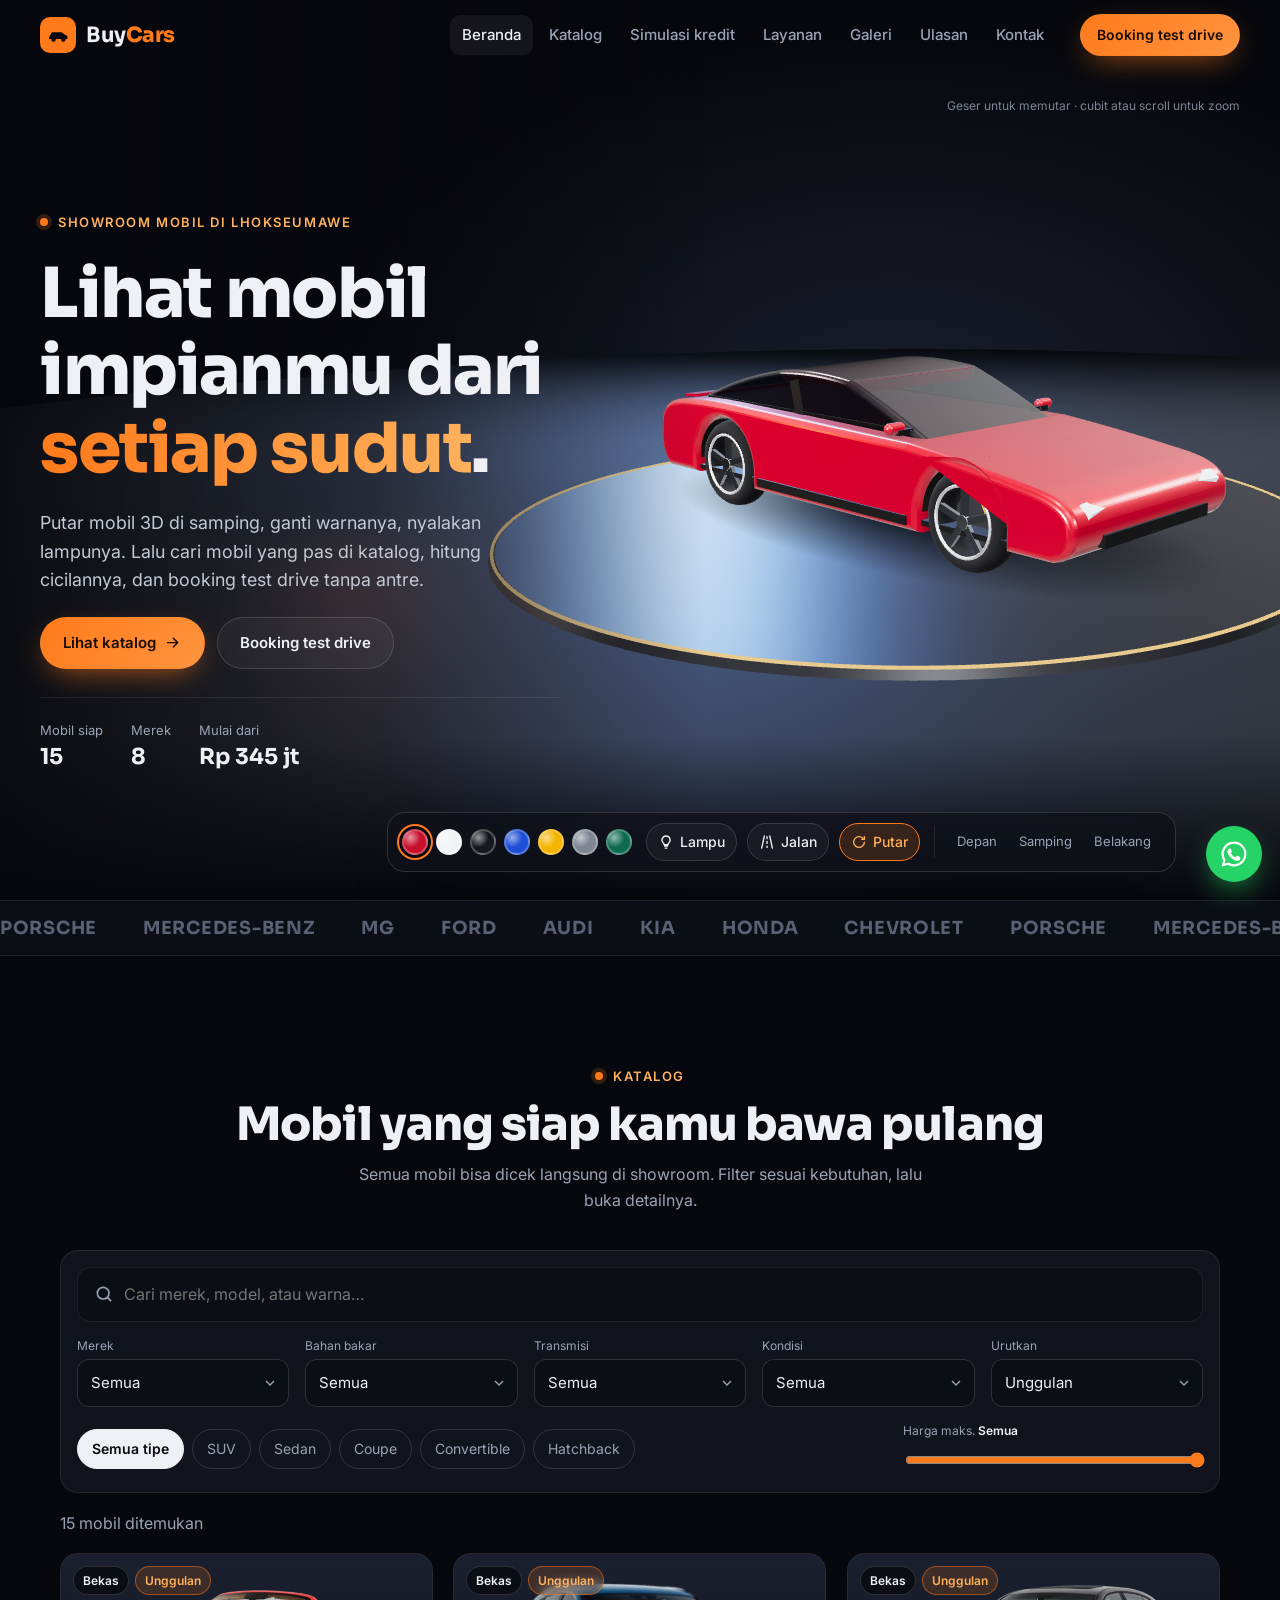
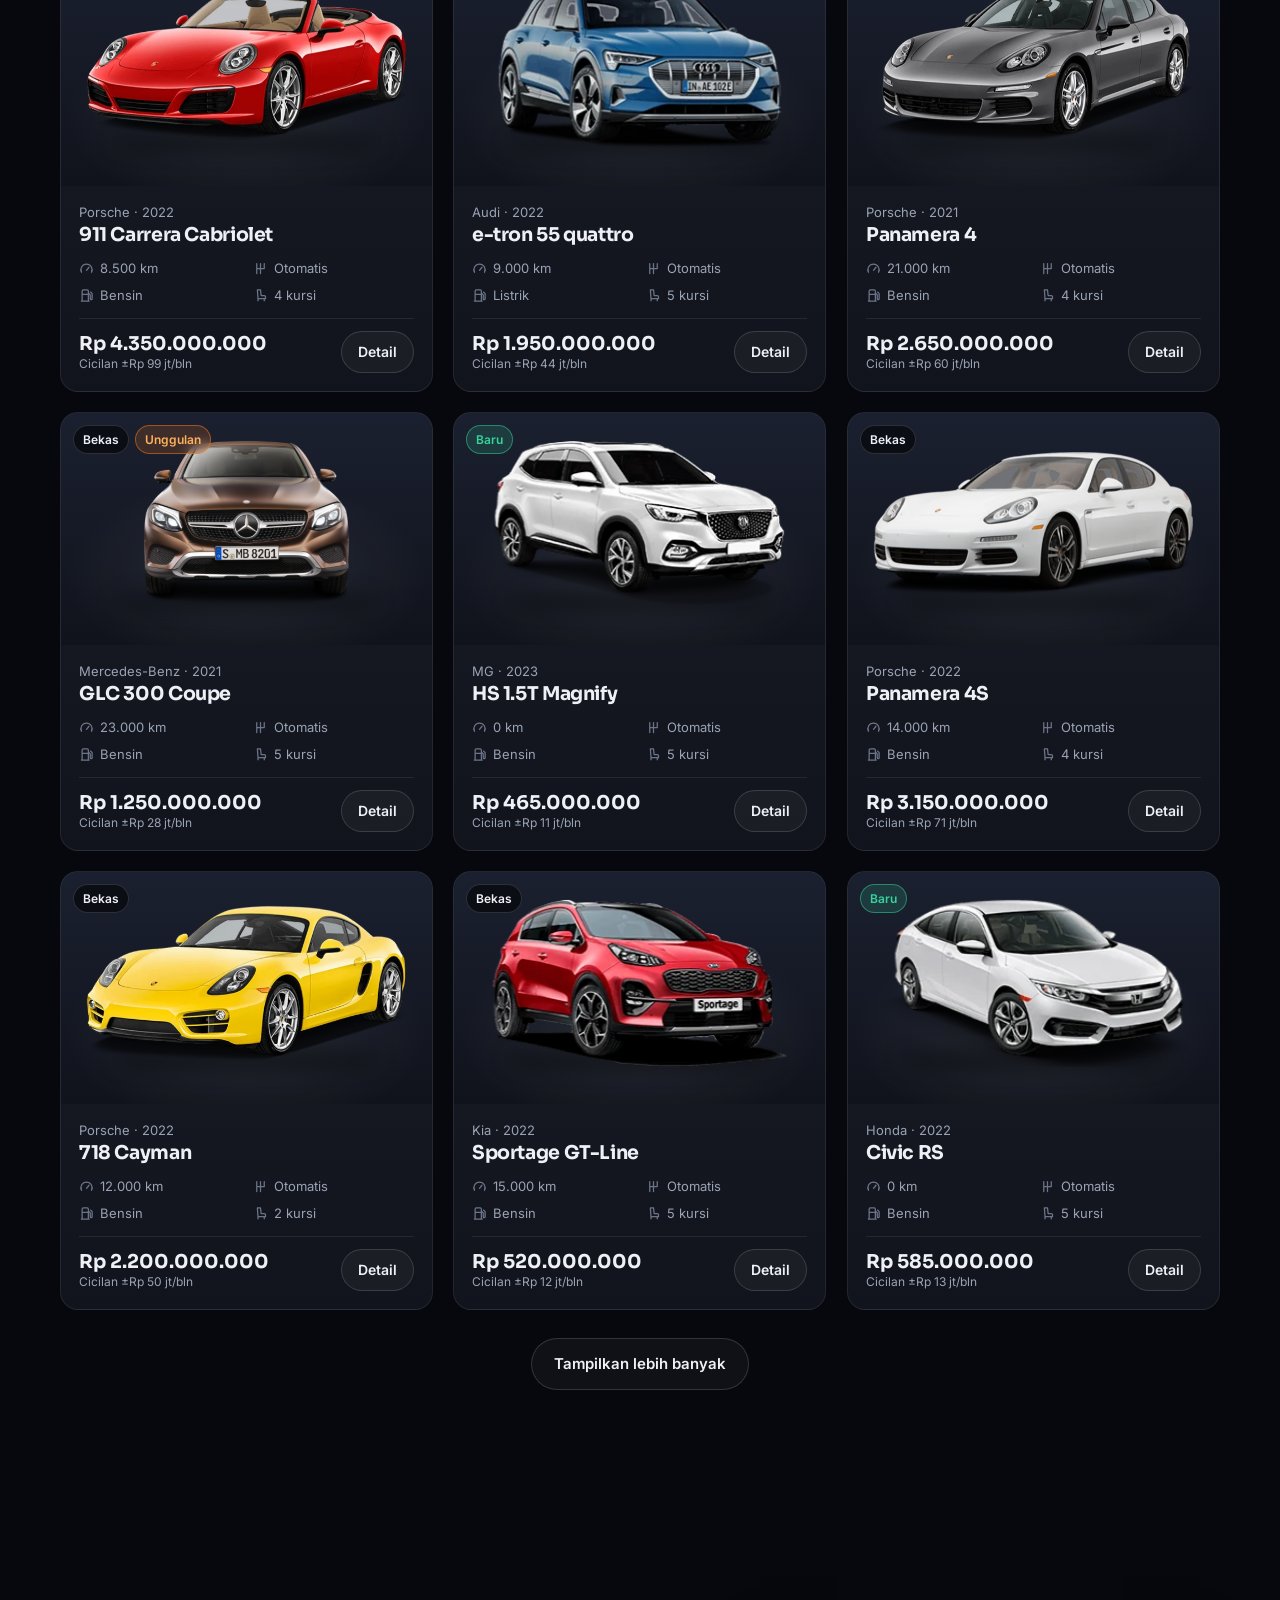
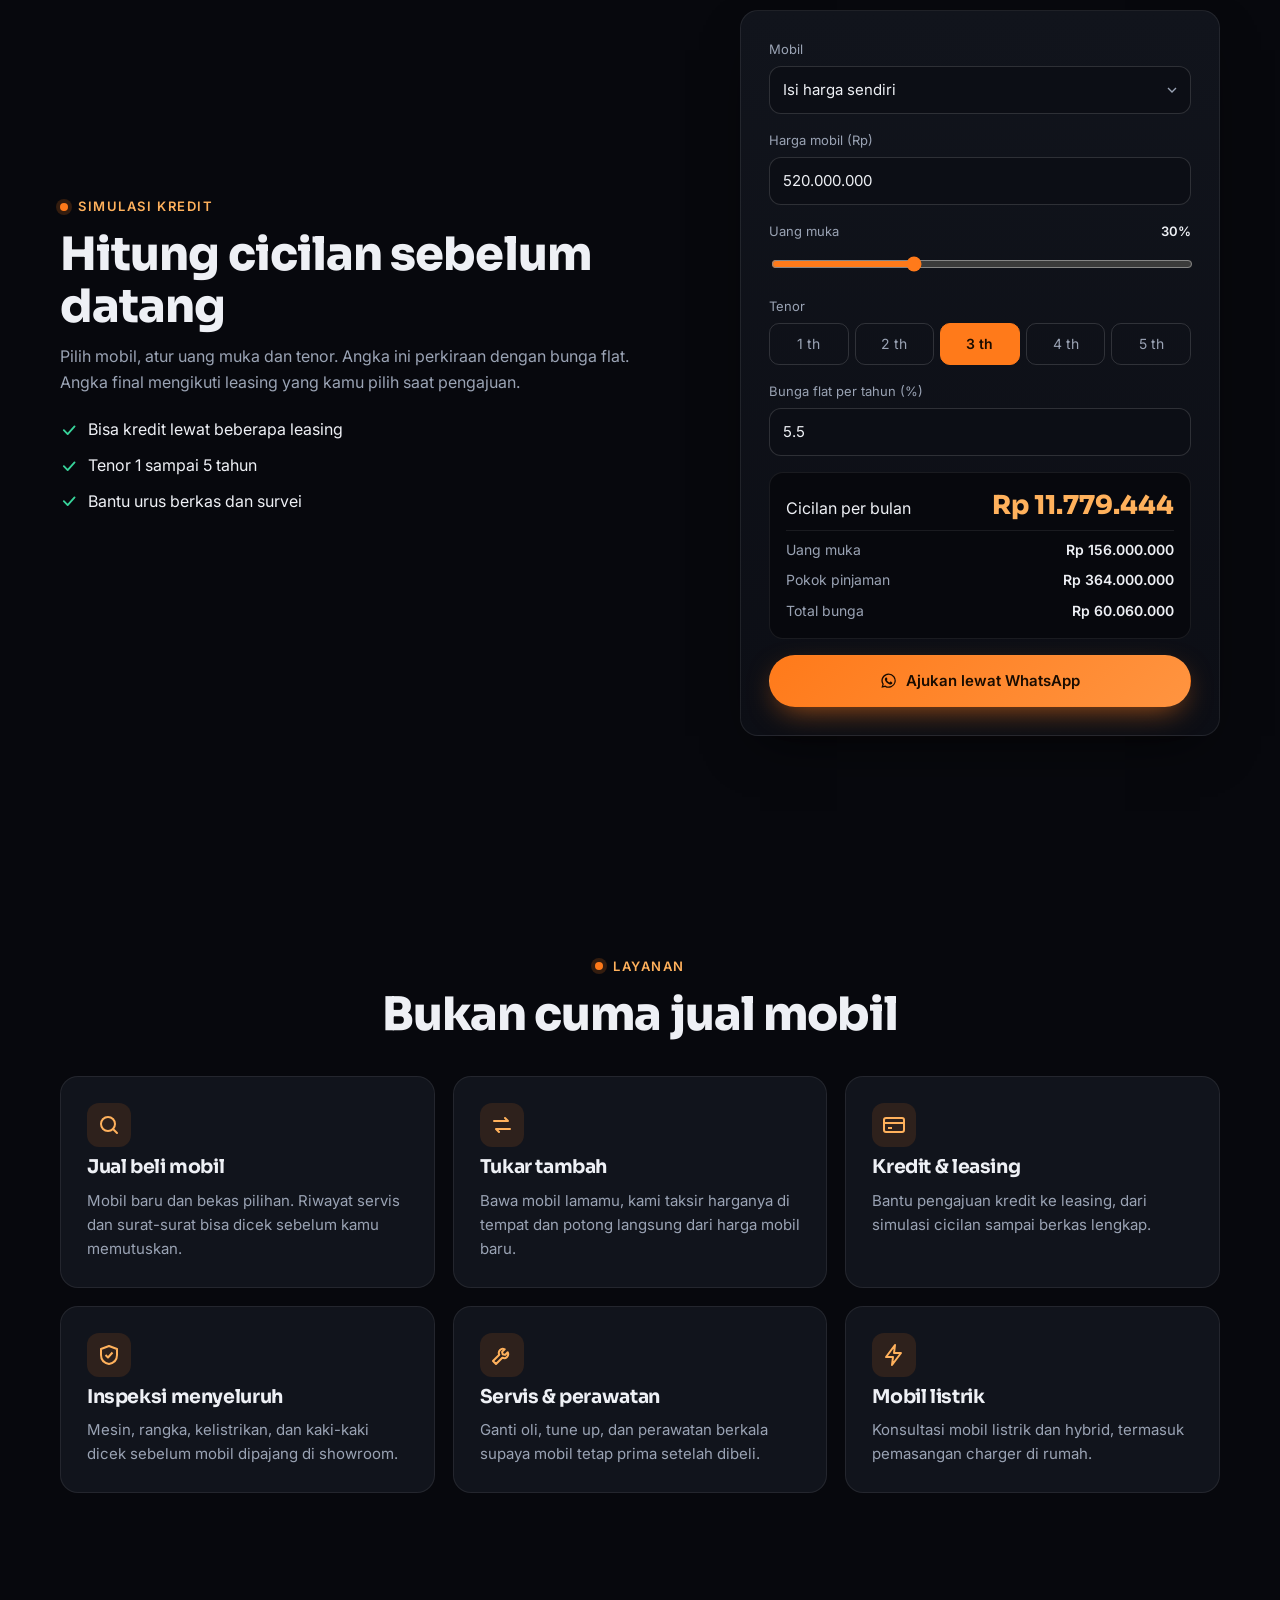
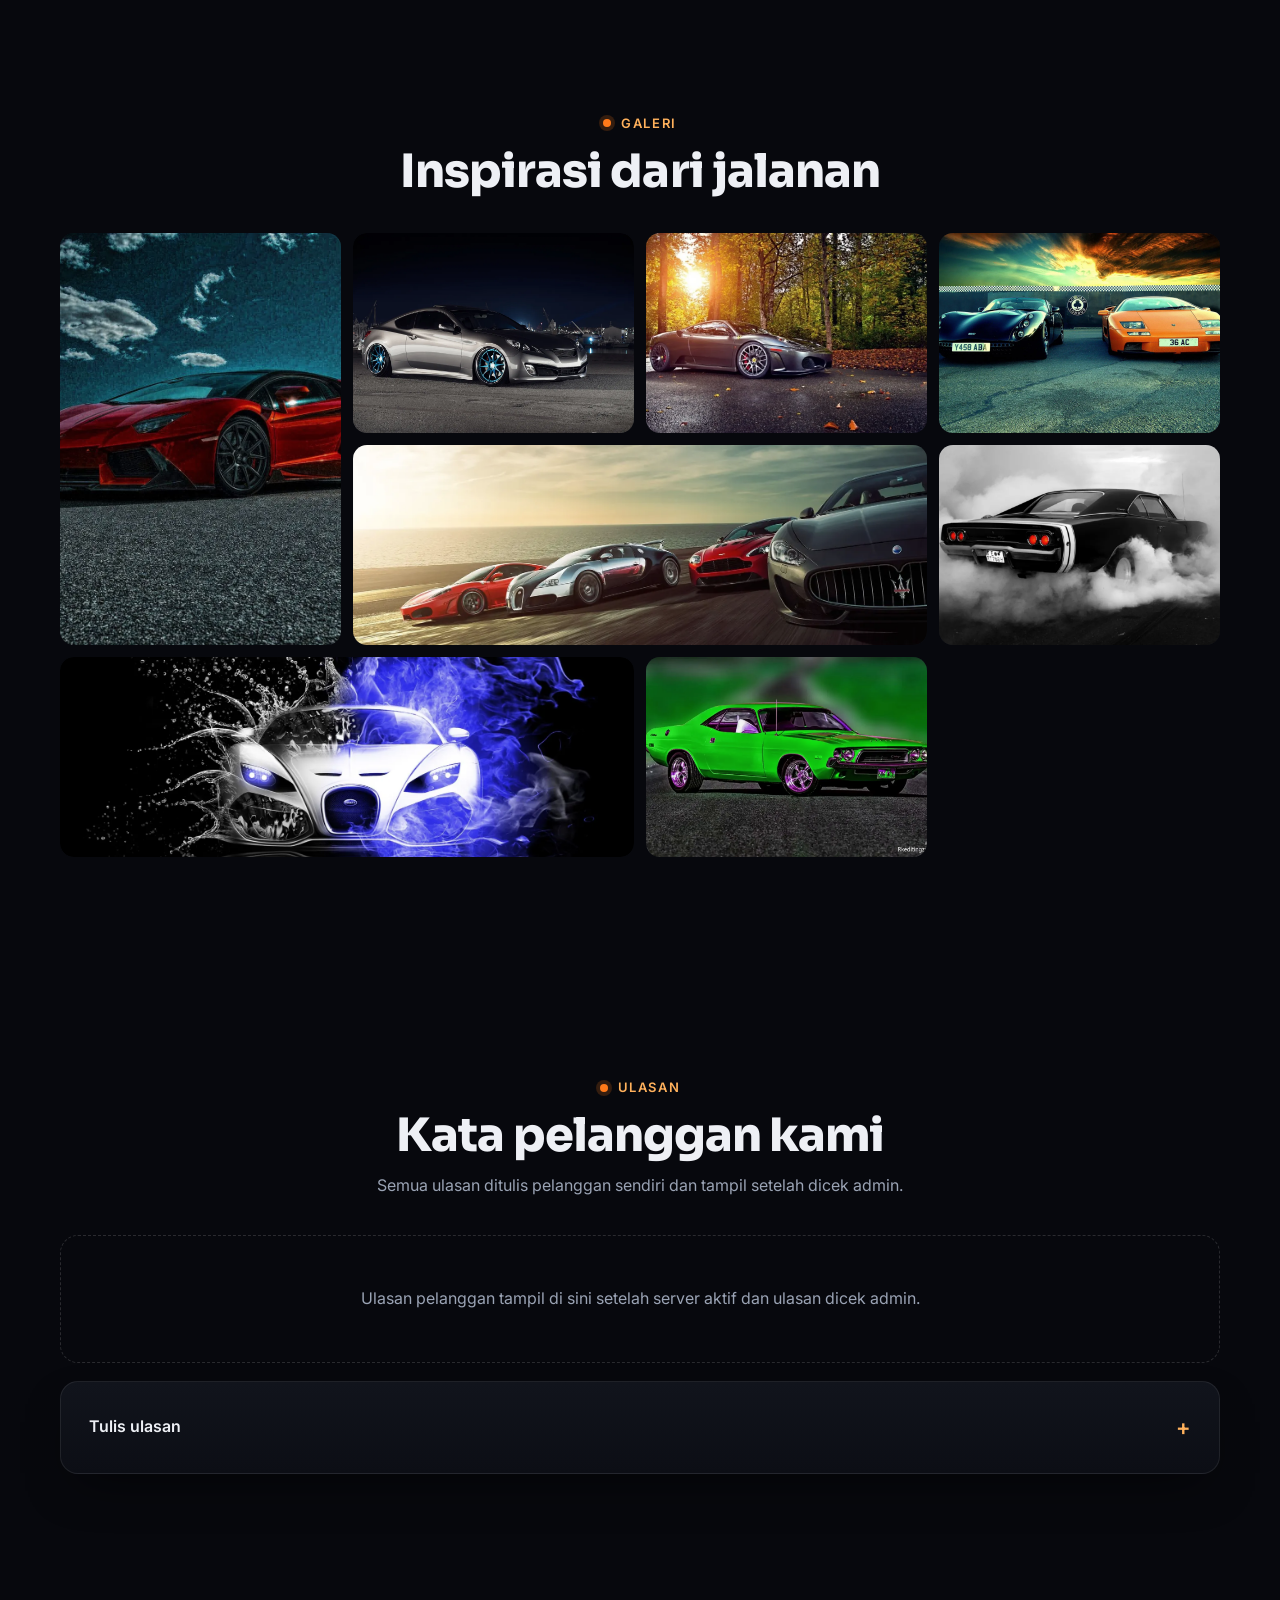
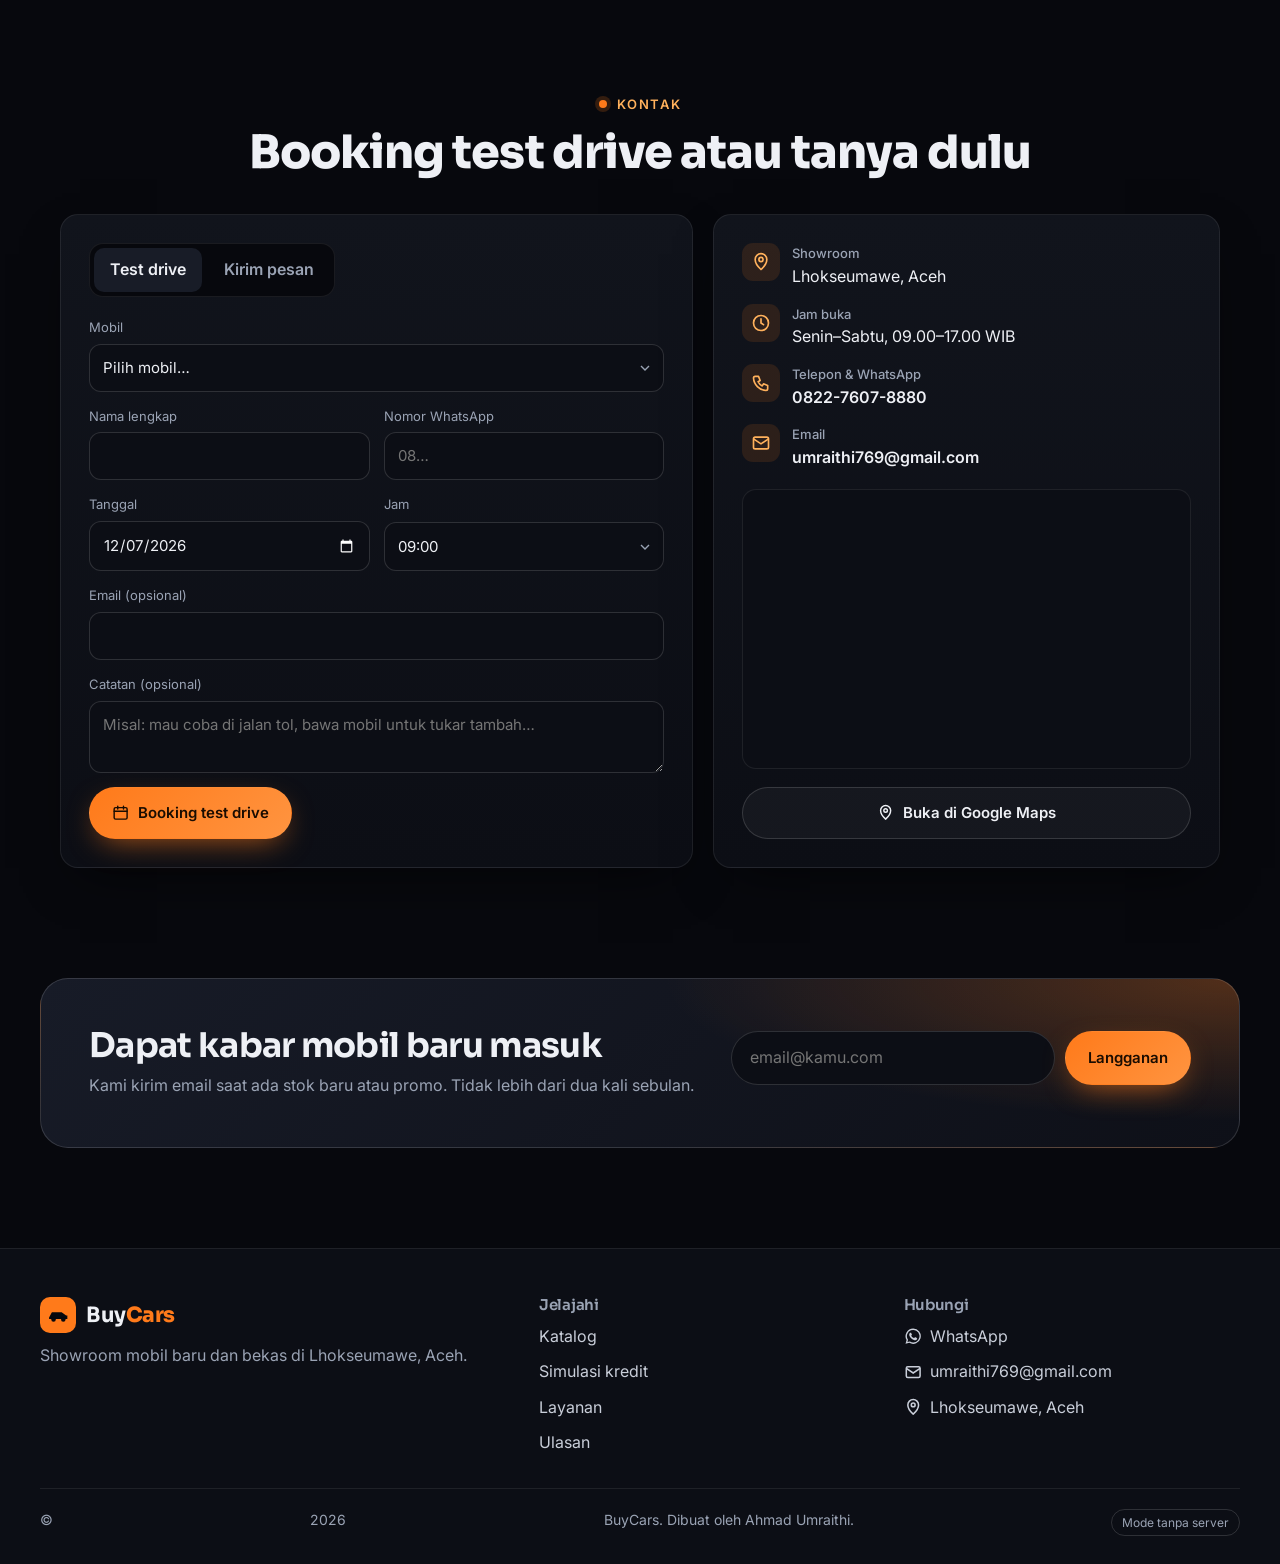
==== frontend/index.html @ 26aab24b "BuyCars: showroom website with 3D car, catalogue, credit simulator and CodeIgniter 4 backend - front" ====
<!DOCTYPE html>
<html lang="id">
<head>
  <meta charset="UTF-8">
  <meta name="viewport" content="width=device-width, initial-scale=1">
  <title>BuyCars · Showroom Mobil Baru &amp; Bekas di Lhokseumawe</title>
  <meta name="description" content="BuyCars: showroom mobil baru dan bekas di Lhokseumawe. Lihat mobil dalam 3D, cari di katalog, hitung simulasi kredit, dan booking test drive.">
  <meta name="theme-color" content="#07080d">
  <meta property="og:title" content="BuyCars · Showroom Mobil Lhokseumawe">
  <meta property="og:description" content="Lihat mobil dalam 3D, cari di katalog, hitung simulasi kredit, dan booking test drive.">
  <meta property="og:type" content="website">
  <link rel="icon" href="data:image/svg+xml,%3Csvg xmlns='http://www.w3.org/2000/svg' viewBox='0 0 64 64'%3E%3Crect width='64' height='64' rx='14' fill='%23ff7a1a'/%3E%3Cpath d='M12 38l6-12h22l10 8h4v8H12z' fill='%2307080d'/%3E%3Ccircle cx='22' cy='42' r='5' fill='%23fff'/%3E%3Ccircle cx='44' cy='42' r='5' fill='%23fff'/%3E%3C/svg%3E">
  <link rel="preconnect" href="https://fonts.googleapis.com">
  <link rel="preconnect" href="https://fonts.gstatic.com" crossorigin>
  <link href="https://fonts.googleapis.com/css2?family=Inter:wght@400;500;600&family=Sora:wght@500;600;700;800&display=swap" rel="stylesheet">
  <link rel="stylesheet" href="css/style.css">
  <script type="importmap">{ "imports": { "three": "./vendor/three/three.module.js" } }</script>
</head>
<body>
  <!-- ikon -->
  <svg width="0" height="0" style="position:absolute" aria-hidden="true">
    <symbol id="i-search" viewBox="0 0 24 24"><circle cx="11" cy="11" r="7" fill="none" stroke="currentColor" stroke-width="2"/><path d="M20 20l-4-4" stroke="currentColor" stroke-width="2" stroke-linecap="round"/></symbol>
    <symbol id="i-wa" viewBox="0 0 24 24"><path fill="currentColor" d="M12 2a10 10 0 0 0-8.6 15.1L2 22l5-1.3A10 10 0 1 0 12 2zm0 18.2a8.2 8.2 0 0 1-4.2-1.2l-.3-.2-3 .8.8-2.9-.2-.3A8.2 8.2 0 1 1 12 20.2zm4.5-6.1c-.2-.1-1.5-.7-1.7-.8-.2-.1-.4-.1-.6.1l-.8 1c-.1.2-.3.2-.5.1a6.7 6.7 0 0 1-3.3-2.9c-.3-.4.2-.4.7-1.4.1-.2 0-.3 0-.4l-.8-1.8c-.2-.5-.4-.4-.6-.4h-.5c-.2 0-.4.1-.7.3-.2.3-.9.9-.9 2.2s.9 2.5 1 2.7c.1.2 1.8 2.8 4.4 3.9 1.6.7 2.3.8 3.1.6.5-.1 1.5-.6 1.7-1.2.2-.6.2-1.1.2-1.2-.1-.2-.3-.2-.6-.3z"/></symbol>
    <symbol id="i-phone" viewBox="0 0 24 24"><path fill="none" stroke="currentColor" stroke-width="2" stroke-linejoin="round" d="M5 4h4l2 5-2.5 1.5a11 11 0 0 0 5 5L15 13l5 2v4a2 2 0 0 1-2 2A16 16 0 0 1 3 6a2 2 0 0 1 2-2"/></symbol>
    <symbol id="i-mail" viewBox="0 0 24 24"><rect x="3" y="5" width="18" height="14" rx="2" fill="none" stroke="currentColor" stroke-width="2"/><path d="M3 7l9 6 9-6" fill="none" stroke="currentColor" stroke-width="2"/></symbol>
    <symbol id="i-pin" viewBox="0 0 24 24"><path fill="none" stroke="currentColor" stroke-width="2" d="M12 21s-7-6.2-7-12a7 7 0 0 1 14 0c0 5.8-7 12-7 12z"/><circle cx="12" cy="9" r="2.5" fill="none" stroke="currentColor" stroke-width="2"/></symbol>
    <symbol id="i-clock" viewBox="0 0 24 24"><circle cx="12" cy="12" r="9" fill="none" stroke="currentColor" stroke-width="2"/><path d="M12 7v5l3 2" fill="none" stroke="currentColor" stroke-width="2" stroke-linecap="round"/></symbol>
    <symbol id="i-cal" viewBox="0 0 24 24"><rect x="3" y="5" width="18" height="16" rx="2" fill="none" stroke="currentColor" stroke-width="2"/><path d="M3 10h18M8 3v4M16 3v4" stroke="currentColor" stroke-width="2" stroke-linecap="round"/></symbol>
    <symbol id="i-gauge" viewBox="0 0 24 24"><path d="M4 18a9 9 0 1 1 16 0" fill="none" stroke="currentColor" stroke-width="2" stroke-linecap="round"/><path d="M12 15l4-5" stroke="currentColor" stroke-width="2" stroke-linecap="round"/></symbol>
    <symbol id="i-gear" viewBox="0 0 24 24"><path d="M6 4v16M12 4v16M18 4v8M6 12h12" fill="none" stroke="currentColor" stroke-width="2" stroke-linecap="round"/></symbol>
    <symbol id="i-fuel" viewBox="0 0 24 24"><path d="M5 21V5a2 2 0 0 1 2-2h6a2 2 0 0 1 2 2v16M3 21h14M5 10h10M15 8l3 3v6a1.5 1.5 0 0 0 3 0V9l-3-3" fill="none" stroke="currentColor" stroke-width="2" stroke-linejoin="round"/></symbol>
    <symbol id="i-seat" viewBox="0 0 24 24"><path d="M7 3h5l1 9h5a2 2 0 0 1 2 2v3H8z M8 17v4M18 17v4" fill="none" stroke="currentColor" stroke-width="2" stroke-linejoin="round"/></symbol>
    <symbol id="i-bolt" viewBox="0 0 24 24"><path d="M13 2L4 14h7l-1 8 9-12h-7z" fill="none" stroke="currentColor" stroke-width="2" stroke-linejoin="round"/></symbol>
    <symbol id="i-swap" viewBox="0 0 24 24"><path d="M4 8h14l-3-3M20 16H6l3 3" fill="none" stroke="currentColor" stroke-width="2" stroke-linecap="round" stroke-linejoin="round"/></symbol>
    <symbol id="i-shield" viewBox="0 0 24 24"><path d="M12 3l8 3v6c0 5-3.5 8-8 9-4.5-1-8-4-8-9V6z M8.5 12l2.5 2.5 4.5-5" fill="none" stroke="currentColor" stroke-width="2" stroke-linejoin="round"/></symbol>
    <symbol id="i-wrench" viewBox="0 0 24 24"><path d="M14.7 6.3a4 4 0 0 0-5.4 5.4L3 18l3 3 6.3-6.3a4 4 0 0 0 5.4-5.4l-2.6 2.6-2.4-.6-.6-2.4z" fill="none" stroke="currentColor" stroke-width="2" stroke-linejoin="round"/></symbol>
    <symbol id="i-card" viewBox="0 0 24 24"><rect x="2" y="5" width="20" height="14" rx="2" fill="none" stroke="currentColor" stroke-width="2"/><path d="M2 10h20M6 15h4" stroke="currentColor" stroke-width="2"/></symbol>
    <symbol id="i-check" viewBox="0 0 24 24"><path d="M5 12l5 5 9-10" fill="none" stroke="currentColor" stroke-width="2.4" stroke-linecap="round" stroke-linejoin="round"/></symbol>
    <symbol id="i-star" viewBox="0 0 24 24"><path fill="currentColor" d="M12 2.5l2.9 6 6.6.9-4.8 4.6 1.2 6.5L12 17.4l-5.9 3.1 1.2-6.5L2.5 9.4l6.6-.9z"/></symbol>
    <symbol id="i-x" viewBox="0 0 24 24"><path d="M6 6l12 12M18 6L6 18" stroke="currentColor" stroke-width="2.2" stroke-linecap="round"/></symbol>
    <symbol id="i-arrow" viewBox="0 0 24 24"><path d="M5 12h14M13 6l6 6-6 6" fill="none" stroke="currentColor" stroke-width="2" stroke-linecap="round" stroke-linejoin="round"/></symbol>
    <symbol id="i-light" viewBox="0 0 24 24"><path d="M9 18h6M10 21h4M12 3a6 6 0 0 0-4 10.5c.7.7 1 1.5 1 2.5h6c0-1 .3-1.8 1-2.5A6 6 0 0 0 12 3z" fill="none" stroke="currentColor" stroke-width="2" stroke-linejoin="round"/></symbol>
    <symbol id="i-road" viewBox="0 0 24 24"><path d="M8 3L4 21M16 3l4 18M12 4v3M12 11v3M12 18v2" fill="none" stroke="currentColor" stroke-width="2" stroke-linecap="round"/></symbol>
    <symbol id="i-rotate" viewBox="0 0 24 24"><path d="M20 12a8 8 0 1 1-2.3-5.7M20 4v4h-4" fill="none" stroke="currentColor" stroke-width="2" stroke-linecap="round" stroke-linejoin="round"/></symbol>
    <symbol id="i-menu" viewBox="0 0 24 24"><path d="M4 7h16M4 12h16M4 17h16" stroke="currentColor" stroke-width="2" stroke-linecap="round"/></symbol>
  </svg>

  <a class="skip" href="#katalog">Lewati ke katalog</a>

  <header class="header" id="header">
    <a href="#beranda" class="logo" aria-label="BuyCars, ke beranda">
      <span class="logo-mark" aria-hidden="true"><svg viewBox="0 0 64 64"><path d="M10 38l7-13h24l11 8h3v9H10z" fill="currentColor"/><circle cx="21" cy="43" r="5.5" fill="#07080d"/><circle cx="45" cy="43" r="5.5" fill="#07080d"/></svg></span>
      <span>Buy<b>Cars</b></span>
    </a>
    <nav class="nav" id="nav" aria-label="Menu utama">
      <a href="#beranda">Beranda</a>
      <a href="#katalog">Katalog</a>
      <a href="#kredit">Simulasi kredit</a>
      <a href="#layanan">Layanan</a>
      <a href="#galeri">Galeri</a>
      <a href="#ulasan">Ulasan</a>
      <a href="#kontak">Kontak</a>
    </nav>
    <a href="#kontak" class="btn btn-primary btn-sm header-cta" data-testdrive>Booking test drive</a>
    <button class="icon-btn menu-btn" id="menu-btn" type="button" aria-label="Buka menu" aria-expanded="false" aria-controls="nav"><svg><use href="#i-menu"/></svg></button>
  </header>

  <main>
    <!-- ============================================================ HERO 3D -->
    <section class="hero" id="beranda">
      <div class="hero-stage" id="stage">
        <img class="stage-fallback" src="images/cars/porsche-911-cabriolet.webp" alt="Porsche 911 Cabriolet merah" width="900" height="400">
      </div>
      <div class="hero-copy">
        <p class="eyebrow"><span class="dot"></span> Showroom mobil di Lhokseumawe</p>
        <h1>Lihat mobil impianmu dari <em>setiap sudut</em>.</h1>
        <p class="lead">Putar mobil 3D di samping, ganti warnanya, nyalakan lampunya. Lalu cari mobil yang pas di katalog, hitung cicilannya, dan booking test drive tanpa antre.</p>
        <div class="hero-actions">
          <a href="#katalog" class="btn btn-primary">Lihat katalog <svg><use href="#i-arrow"/></svg></a>
          <a href="#kontak" class="btn btn-ghost" data-testdrive>Booking test drive</a>
        </div>
        <dl class="hero-stats" id="hero-stats">
          <div><dt>Mobil siap</dt><dd data-stat="count">–</dd></div>
          <div><dt>Merek</dt><dd data-stat="brands">–</dd></div>
          <div><dt>Mulai dari</dt><dd data-stat="from">–</dd></div>
        </dl>
      </div>

      <div class="configurator" id="configurator" aria-label="Atur mobil 3D">
        <div class="cfg-group">
                    <div class="swatches" role="radiogroup" aria-label="Warna cat">
            <button type="button" role="radio" aria-checked="true" class="swatch" style="--c:#c8102e" data-color="#c8102e" title="Rosso"><span class="sr">Merah</span></button>
            <button type="button" role="radio" aria-checked="false" class="swatch" style="--c:#f2f3f5" data-color="#f2f3f5" title="Pearl"><span class="sr">Putih</span></button>
            <button type="button" role="radio" aria-checked="false" class="swatch" style="--c:#16181d" data-color="#16181d" title="Onyx"><span class="sr">Hitam</span></button>
            <button type="button" role="radio" aria-checked="false" class="swatch" style="--c:#1d4fd6" data-color="#1d4fd6" title="Azure"><span class="sr">Biru</span></button>
            <button type="button" role="radio" aria-checked="false" class="swatch" style="--c:#f4b400" data-color="#f4b400" title="Racing Yellow"><span class="sr">Kuning</span></button>
            <button type="button" role="radio" aria-checked="false" class="swatch" style="--c:#7d8691" data-color="#7d8691" title="Graphite"><span class="sr">Abu-abu</span></button>
            <button type="button" role="radio" aria-checked="false" class="swatch" style="--c:#0f6b4f" data-color="#0f6b4f" title="British Green"><span class="sr">Hijau</span></button>
          </div>
        </div>
        <div class="cfg-group cfg-actions">
          <button type="button" class="chip-btn" data-cfg="lights" aria-pressed="false"><svg><use href="#i-light"/></svg> Lampu</button>
          <button type="button" class="chip-btn" data-cfg="drive" aria-pressed="false"><svg><use href="#i-road"/></svg> Jalan</button>
          <button type="button" class="chip-btn" data-cfg="rotate" aria-pressed="true"><svg><use href="#i-rotate"/></svg> Putar</button>
        </div>
        <div class="cfg-group cfg-views">
          <button type="button" class="view-btn" data-view="front">Depan</button>
          <button type="button" class="view-btn" data-view="side">Samping</button>
          <button type="button" class="view-btn" data-view="rear">Belakang</button>
        </div>
      </div>
      <p class="drag-hint" aria-hidden="true">Geser untuk memutar · cubit atau scroll untuk zoom</p>
    </section>

    <!-- merek -->
    <section class="brands" aria-label="Merek yang tersedia">
      <div class="brand-track" id="brand-track"></div>
    </section>

    <!-- ============================================================ KATALOG -->
    <section class="section" id="katalog">
      <div class="section-head">
        <p class="eyebrow"><span class="dot"></span> Katalog</p>
        <h2>Mobil yang siap kamu bawa pulang</h2>
        <p class="sub">Semua mobil bisa dicek langsung di showroom. Filter sesuai kebutuhan, lalu buka detailnya.</p>
      </div>

      <form class="filters" id="filters" role="search" onsubmit="return false">
        <label class="search">
          <svg><use href="#i-search"/></svg>
          <span class="sr">Cari mobil</span>
          <input type="search" name="q" placeholder="Cari merek, model, atau warna…" autocomplete="off">
        </label>
        <div class="filter-row">
          <label class="field-inline"><span>Merek</span><select name="brand"><option value="">Semua</option></select></label>
          <label class="field-inline"><span>Bahan bakar</span><select name="fuel"><option value="">Semua</option><option value="bensin">Bensin</option><option value="diesel">Diesel</option><option value="listrik">Listrik</option><option value="hybrid">Hybrid</option></select></label>
          <label class="field-inline"><span>Transmisi</span><select name="transmission"><option value="">Semua</option><option value="otomatis">Otomatis</option><option value="manual">Manual</option></select></label>
          <label class="field-inline"><span>Kondisi</span><select name="condition"><option value="">Semua</option><option value="baru">Baru</option><option value="bekas">Bekas</option></select></label>
          <label class="field-inline"><span>Urutkan</span><select name="sort"><option value="featured">Unggulan</option><option value="price_asc">Harga termurah</option><option value="price_desc">Harga termahal</option><option value="year_desc">Tahun terbaru</option><option value="km_asc">Kilometer terendah</option></select></label>
        </div>
        <div class="filter-row">
          <div class="chips" id="body-chips" role="group" aria-label="Tipe bodi">
            <button type="button" class="chip active" data-body="">Semua tipe</button>
            <button type="button" class="chip" data-body="suv">SUV</button>
            <button type="button" class="chip" data-body="sedan">Sedan</button>
            <button type="button" class="chip" data-body="coupe">Coupe</button>
            <button type="button" class="chip" data-body="convertible">Convertible</button>
            <button type="button" class="chip" data-body="hatchback">Hatchback</button>
          </div>
          <label class="price-range"><span>Harga maks. <output id="price-out">Semua</output></span>
            <input type="range" name="max" min="0" max="100" step="1" value="100" aria-label="Harga maksimal">
          </label>
        </div>
      </form>

      <p class="result-meta" aria-live="polite"><span id="result-count">Memuat katalog…</span> <button type="button" class="link-btn" id="reset-filters" hidden>Reset filter</button></p>
      <div class="car-grid" id="car-grid"></div>
      <div class="center"><button type="button" class="btn btn-ghost" id="load-more" hidden>Tampilkan lebih banyak</button></div>
    </section>

    <!-- ============================================================ KREDIT -->
    <section class="section credit" id="kredit">
      <div class="credit-grid">
        <div class="section-head left">
          <p class="eyebrow"><span class="dot"></span> Simulasi kredit</p>
          <h2>Hitung cicilan sebelum datang</h2>
          <p class="sub">Pilih mobil, atur uang muka dan tenor. Angka ini perkiraan dengan bunga flat. Angka final mengikuti leasing yang kamu pilih saat pengajuan.</p>
          <ul class="ticks">
            <li><svg><use href="#i-check"/></svg> Bisa kredit lewat beberapa leasing</li>
            <li><svg><use href="#i-check"/></svg> Tenor 1 sampai 5 tahun</li>
            <li><svg><use href="#i-check"/></svg> Bantu urus berkas dan survei</li>
          </ul>
        </div>
        <form class="card calc" id="calc" onsubmit="return false">
          <label class="field"><span>Mobil</span><select name="car" id="calc-car"><option value="">Isi harga sendiri</option></select></label>
          <label class="field"><span>Harga mobil (Rp)</span><input name="price" inputmode="numeric" value="520.000.000" autocomplete="off"></label>
          <label class="field"><span>Uang muka <output id="dp-out">30%</output></span><input type="range" name="dp" min="10" max="70" step="5" value="30"></label>
          <div class="field"><span>Tenor</span>
            <div class="seg" role="radiogroup" aria-label="Tenor">
              <label><input type="radio" name="tenor" value="12"><span>1 th</span></label>
              <label><input type="radio" name="tenor" value="24"><span>2 th</span></label>
              <label><input type="radio" name="tenor" value="36" checked><span>3 th</span></label>
              <label><input type="radio" name="tenor" value="48"><span>4 th</span></label>
              <label><input type="radio" name="tenor" value="60"><span>5 th</span></label>
            </div>
          </div>
          <label class="field"><span>Bunga flat per tahun (%)</span><input name="rate" type="number" min="0" max="25" step="0.1" value="5.5"></label>
          <div class="calc-out" aria-live="polite">
            <div><span>Cicilan per bulan</span><strong id="out-monthly">–</strong></div>
            <div class="calc-row"><span>Uang muka</span><b id="out-dp">–</b></div>
            <div class="calc-row"><span>Pokok pinjaman</span><b id="out-loan">–</b></div>
            <div class="calc-row"><span>Total bunga</span><b id="out-interest">–</b></div>
          </div>
          <button type="button" class="btn btn-primary block" id="calc-wa"><svg><use href="#i-wa"/></svg> Ajukan lewat WhatsApp</button>
        </form>
      </div>
    </section>

    <!-- ============================================================ LAYANAN -->
    <section class="section" id="layanan">
      <div class="section-head">
        <p class="eyebrow"><span class="dot"></span> Layanan</p>
        <h2>Bukan cuma jual mobil</h2>
      </div>
      <div class="services">
        <article class="service"><svg><use href="#i-search"/></svg><h3>Jual beli mobil</h3><p>Mobil baru dan bekas pilihan. Riwayat servis dan surat-surat bisa dicek sebelum kamu memutuskan.</p></article>
        <article class="service"><svg><use href="#i-swap"/></svg><h3>Tukar tambah</h3><p>Bawa mobil lamamu, kami taksir harganya di tempat dan potong langsung dari harga mobil baru.</p></article>
        <article class="service"><svg><use href="#i-card"/></svg><h3>Kredit &amp; leasing</h3><p>Bantu pengajuan kredit ke leasing, dari simulasi cicilan sampai berkas lengkap.</p></article>
        <article class="service"><svg><use href="#i-shield"/></svg><h3>Inspeksi menyeluruh</h3><p>Mesin, rangka, kelistrikan, dan kaki-kaki dicek sebelum mobil dipajang di showroom.</p></article>
        <article class="service"><svg><use href="#i-wrench"/></svg><h3>Servis &amp; perawatan</h3><p>Ganti oli, tune up, dan perawatan berkala supaya mobil tetap prima setelah dibeli.</p></article>
        <article class="service"><svg><use href="#i-bolt"/></svg><h3>Mobil listrik</h3><p>Konsultasi mobil listrik dan hybrid, termasuk pemasangan charger di rumah.</p></article>
      </div>
    </section>

    <!-- ============================================================ GALERI -->
    <section class="section" id="galeri">
      <div class="section-head">
        <p class="eyebrow"><span class="dot"></span> Galeri</p>
        <h2>Inspirasi dari jalanan</h2>
      </div>
      <div class="gallery" id="gallery">
        <button type="button" class="g-item tall"><img src="images/gallery/lamborghini-aventador.webp" alt="Lamborghini merah di jalan beraspal" loading="lazy"></button>
        <button type="button" class="g-item"><img src="images/gallery/night-coupe.webp" alt="Coupe perak di jalan malam" loading="lazy"></button>
        <button type="button" class="g-item"><img src="images/gallery/autumn-roadster.webp" alt="Roadster di jalan berdaun musim gugur" loading="lazy"></button>
        <button type="button" class="g-item wide"><img src="images/gallery/sunset-lineup.webp" alt="Deretan mobil sport saat matahari terbenam" loading="lazy"></button>
        <button type="button" class="g-item"><img src="images/gallery/classic-duo.webp" alt="Dua mobil sport klasik" loading="lazy"></button>
        <button type="button" class="g-item"><img src="images/gallery/dodge-charger-1969.webp" alt="Dodge Charger 1969 hitam putih" loading="lazy"></button>
        <button type="button" class="g-item wide"><img src="images/gallery/bugatti-chiron.webp" alt="Bugatti dengan efek cahaya biru" loading="lazy"></button>
        <button type="button" class="g-item"><img src="images/gallery/green-classic.webp" alt="Muscle car hijau" loading="lazy"></button>
      </div>
    </section>

    <!-- ============================================================ ULASAN -->
    <section class="section" id="ulasan">
      <div class="section-head">
        <p class="eyebrow"><span class="dot"></span> Ulasan</p>
        <h2>Kata pelanggan kami</h2>
        <p class="sub">Semua ulasan ditulis pelanggan sendiri dan tampil setelah dicek admin.</p>
      </div>
      <div class="reviews" id="reviews"></div>
      <details class="card review-form-wrap">
        <summary>Tulis ulasan</summary>
        <form id="review-form" class="form-grid" novalidate>
          <label class="field"><span>Nama</span><input name="name" required maxlength="60" autocomplete="name"></label>
          <label class="field"><span>Mobil yang dibeli (opsional)</span><select name="car_id"><option value="">–</option></select></label>
          <fieldset class="field rating-field"><legend>Nilai</legend>
            <div class="rating" id="rating">
              <input type="radio" name="rating" id="r5" value="5" checked><label for="r5" title="5"><svg><use href="#i-star"/></svg></label>
              <input type="radio" name="rating" id="r4" value="4"><label for="r4" title="4"><svg><use href="#i-star"/></svg></label>
              <input type="radio" name="rating" id="r3" value="3"><label for="r3" title="3"><svg><use href="#i-star"/></svg></label>
              <input type="radio" name="rating" id="r2" value="2"><label for="r2" title="2"><svg><use href="#i-star"/></svg></label>
              <input type="radio" name="rating" id="r1" value="1"><label for="r1" title="1"><svg><use href="#i-star"/></svg></label>
            </div>
          </fieldset>
          <label class="field full"><span>Ulasan</span><textarea name="comment" rows="3" required minlength="10" maxlength="600"></textarea></label>
          <input class="hp" type="text" name="website" tabindex="-1" autocomplete="off" aria-hidden="true">
          <div class="full form-foot"><button class="btn btn-primary" type="submit">Kirim ulasan</button><p class="form-msg" aria-live="polite"></p></div>
        </form>
      </details>
    </section>

    <!-- ============================================================ KONTAK + TEST DRIVE -->
    <section class="section" id="kontak">
      <div class="section-head">
        <p class="eyebrow"><span class="dot"></span> Kontak</p>
        <h2>Booking test drive atau tanya dulu</h2>
      </div>
      <div class="contact-grid">
        <div class="card">
          <div class="tabs" role="tablist">
            <button type="button" role="tab" id="tab-drive" aria-controls="booking-form" aria-selected="true" class="tab active">Test drive</button>
            <button type="button" role="tab" id="tab-msg" aria-controls="message-form" aria-selected="false" class="tab">Kirim pesan</button>
          </div>
          <form id="booking-form" class="form-grid pane" role="tabpanel" aria-labelledby="tab-drive" novalidate>
            <label class="field full"><span>Mobil</span><select name="car_id" required><option value="">Pilih mobil…</option></select></label>
            <label class="field"><span>Nama lengkap</span><input name="name" required maxlength="80" autocomplete="name"></label>
            <label class="field"><span>Nomor WhatsApp</span><input name="phone" type="tel" required inputmode="tel" placeholder="08…" autocomplete="tel"></label>
            <label class="field"><span>Tanggal</span><input name="date" type="date" required></label>
            <label class="field"><span>Jam</span><select name="time" required><option>09:00</option><option>10:00</option><option>11:00</option><option>13:00</option><option>14:00</option><option>15:00</option><option>16:00</option></select></label>
            <label class="field full"><span>Email (opsional)</span><input name="email" type="email" autocomplete="email"></label>
            <label class="field full"><span>Catatan (opsional)</span><textarea name="notes" rows="2" maxlength="500" placeholder="Misal: mau coba di jalan tol, bawa mobil untuk tukar tambah…"></textarea></label>
            <input class="hp" type="text" name="website" tabindex="-1" autocomplete="off" aria-hidden="true">
            <div class="full form-foot"><button class="btn btn-primary" type="submit"><svg><use href="#i-cal"/></svg> Booking test drive</button><p class="form-msg" aria-live="polite"></p></div>
          </form>
          <form id="message-form" class="form-grid pane" role="tabpanel" aria-labelledby="tab-msg" hidden novalidate>
            <label class="field"><span>Nama</span><input name="name" required maxlength="80" autocomplete="name"></label>
            <label class="field"><span>Email</span><input name="email" type="email" required autocomplete="email"></label>
            <label class="field"><span>Nomor WhatsApp (opsional)</span><input name="phone" type="tel" inputmode="tel" autocomplete="tel"></label>
            <label class="field"><span>Topik</span><select name="subject"><option>Tanya stok mobil</option><option>Tukar tambah</option><option>Kredit</option><option>Servis</option><option>Lainnya</option></select></label>
            <label class="field full"><span>Pesan</span><textarea name="message" rows="4" required minlength="10" maxlength="2000"></textarea></label>
            <input class="hp" type="text" name="website" tabindex="-1" autocomplete="off" aria-hidden="true">
            <div class="full form-foot"><button class="btn btn-primary" type="submit"><svg><use href="#i-mail"/></svg> Kirim pesan</button><p class="form-msg" aria-live="polite"></p></div>
          </form>
        </div>
        <aside class="card contact-card">
          <ul class="contact-list">
            <li><svg><use href="#i-pin"/></svg><div><b>Showroom</b><span data-cfg-text="city"></span></div></li>
            <li><svg><use href="#i-clock"/></svg><div><b>Jam buka</b><span data-cfg-text="hours"></span></div></li>
            <li><svg><use href="#i-phone"/></svg><div><b>Telepon &amp; WhatsApp</b><a data-cfg-href="tel" data-cfg-text="phoneDisplay"></a></div></li>
            <li><svg><use href="#i-mail"/></svg><div><b>Email</b><a data-cfg-href="mailto" data-cfg-text="email"></a></div></li>
          </ul>
          <div class="map-wrap">
            <iframe class="map" id="map" title="Peta lokasi showroom BuyCars" loading="lazy" referrerpolicy="no-referrer-when-downgrade" allowfullscreen></iframe>
          </div>
          <a class="btn btn-ghost block" id="maps-link" target="_blank" rel="noopener"><svg><use href="#i-pin"/></svg> Buka di Google Maps</a>
        </aside>
      </div>
    </section>

    <!-- newsletter -->
    <section class="newsletter">
      <div>
        <h2>Dapat kabar mobil baru masuk</h2>
        <p>Kami kirim email saat ada stok baru atau promo. Tidak lebih dari dua kali sebulan.</p>
      </div>
      <form id="news-form" novalidate>
        <label class="sr" for="news-email">Email</label>
        <input id="news-email" type="email" name="email" placeholder="email@kamu.com" required autocomplete="email">
        <button class="btn btn-primary" type="submit">Langganan</button>
        <p class="form-msg" aria-live="polite"></p>
      </form>
    </section>
  </main>

  <footer class="footer">
    <div class="footer-grid">
      <div>
        <a href="#beranda" class="logo"><span class="logo-mark" aria-hidden="true"><svg viewBox="0 0 64 64"><path d="M10 38l7-13h24l11 8h3v9H10z" fill="currentColor"/><circle cx="21" cy="43" r="5.5" fill="#07080d"/><circle cx="45" cy="43" r="5.5" fill="#07080d"/></svg></span><span>Buy<b>Cars</b></span></a>
        <p class="muted">Showroom mobil baru dan bekas di <span data-cfg-text="city"></span>.</p>
      </div>
      <nav aria-label="Tautan cepat">
        <h3>Jelajahi</h3>
        <a href="#katalog">Katalog</a><a href="#kredit">Simulasi kredit</a><a href="#layanan">Layanan</a><a href="#ulasan">Ulasan</a>
      </nav>
      <div>
        <h3>Hubungi</h3>
        <a data-cfg-href="wa"><svg><use href="#i-wa"/></svg> WhatsApp</a>
        <a data-cfg-href="mailto"><svg><use href="#i-mail"/></svg> <span data-cfg-text="email"></span></a>
        <a data-cfg-href="maps" target="_blank" rel="noopener"><svg><use href="#i-pin"/></svg> <span data-cfg-text="city"></span></a>
      </div>
    </div>
    <p class="copy">© <span id="year">2026</span> BuyCars. Dibuat oleh Ahmad Umraithi. <span class="mode-badge" id="mode-badge" title="">Mode demo</span></p>
  </footer>

  <a class="wa-float" data-cfg-href="wa" target="_blank" rel="noopener" aria-label="Chat WhatsApp"><svg><use href="#i-wa"/></svg></a>

  <!-- detail mobil -->
  <dialog class="modal" id="car-modal" aria-labelledby="modal-title">
    <button type="button" class="icon-btn modal-close" data-close aria-label="Tutup"><svg><use href="#i-x"/></svg></button>
    <div class="modal-body" id="modal-body"></div>
  </dialog>
  <!-- lightbox galeri -->
  <dialog class="lightbox" id="lightbox" aria-label="Foto galeri">
    <button type="button" class="icon-btn modal-close" data-close aria-label="Tutup"><svg><use href="#i-x"/></svg></button>
    <img alt="">
  </dialog>
  <div class="toast" id="toast" role="status" aria-live="polite"></div>

  <script src="js/config.js"></script>
  <script type="module" src="js/main.js"></script>
</body>
</html>
---- frontend/css/style.css ----
/* BuyCars · tema gelap showroom */
:root {
  --bg: #07080d;
  --bg-2: #0c0e15;
  --surface: #11141c;
  --surface-2: #181c27;
  --line: rgba(255, 255, 255, .08);
  --line-2: rgba(255, 255, 255, .14);
  --text: #eef0f5;
  --muted: #9aa3b4;
  --accent: #ff7a1a;
  --accent-2: #ffb15c;
  --accent-ink: #1a0c00;
  --ok: #37d39a;
  --bad: #ff6b6b;
  --radius: 18px;
  --radius-sm: 12px;
  --shadow: 0 20px 50px -20px rgba(0, 0, 0, .7);
  --head: 'Sora', 'Inter', system-ui, sans-serif;
  --body: 'Inter', system-ui, -apple-system, 'Segoe UI', Roboto, sans-serif;
  --wrap: 1240px;
  --pad: clamp(16px, 4vw, 40px);
  color-scheme: dark;
}

*, *::before, *::after { box-sizing: border-box; }
html { scroll-behavior: smooth; scroll-padding-top: 84px; -webkit-text-size-adjust: 100%; }
body { margin: 0; background: var(--bg); color: var(--text); font: 400 16px/1.6 var(--body); overflow-x: hidden; }
img { max-width: 100%; display: block; }
a { color: inherit; }
button, input, select, textarea { font: inherit; color: inherit; }
svg { width: 1.15em; height: 1.15em; flex: none; }
h1, h2, h3 { font-family: var(--head); line-height: 1.12; margin: 0; letter-spacing: -.02em; }
p { margin: 0; }
[hidden] { display: none !important; }
.sr { position: absolute !important; width: 1px; height: 1px; overflow: hidden; clip: rect(0 0 0 0); white-space: nowrap; }
.skip { position: absolute; left: 12px; top: -60px; z-index: 100; background: var(--accent); color: var(--accent-ink); padding: 10px 14px; border-radius: 10px; font-weight: 600; }
.skip:focus { top: 12px; }
:focus-visible { outline: 2px solid var(--accent-2); outline-offset: 3px; }
.muted { color: var(--muted); }
.center { text-align: center; margin-top: 28px; }
.hp { position: absolute; left: -9999px; width: 1px; height: 1px; opacity: 0; }

/* ---------------------------------------------------------------- buttons */
.btn { display: inline-flex; align-items: center; justify-content: center; gap: .55em; padding: 13px 22px; border-radius: 999px; border: 1px solid transparent; font-weight: 600; font-size: 15px; text-decoration: none; cursor: pointer; transition: transform .2s, background .2s, border-color .2s, box-shadow .2s; white-space: nowrap; }
.btn:active { transform: translateY(1px) scale(.99); }
.btn-primary { background: linear-gradient(135deg, var(--accent), #ff9440); color: var(--accent-ink); box-shadow: 0 10px 30px -10px rgba(255, 122, 26, .7); }
.btn-primary:hover { box-shadow: 0 14px 34px -10px rgba(255, 122, 26, .95); transform: translateY(-1px); }
.btn-ghost { background: rgba(255, 255, 255, .04); border-color: var(--line-2); }
.btn-ghost:hover { background: rgba(255, 255, 255, .09); }
.btn-sm { padding: 9px 16px; font-size: 14px; }
.btn.block { width: 100%; }
.btn[disabled] { opacity: .55; cursor: progress; }
.icon-btn { display: inline-grid; place-items: center; width: 42px; height: 42px; border-radius: 12px; border: 1px solid var(--line-2); background: rgba(255, 255, 255, .04); cursor: pointer; }
.icon-btn svg { width: 22px; height: 22px; }
.link-btn { background: none; border: 0; color: var(--accent-2); cursor: pointer; text-decoration: underline; padding: 0; }

/* ---------------------------------------------------------------- header */
.header { position: fixed; inset: 0 0 auto; z-index: 50; display: flex; align-items: center; gap: 24px; padding: 14px var(--pad); transition: background .25s, border-color .25s, padding .25s; border-bottom: 1px solid transparent; }
.header.scrolled { background: rgba(7, 8, 13, .82); backdrop-filter: blur(14px); -webkit-backdrop-filter: blur(14px); border-color: var(--line); padding-block: 10px; }
.logo { display: inline-flex; align-items: center; gap: 10px; font: 700 21px var(--head); text-decoration: none; letter-spacing: -.02em; }
.logo b { color: var(--accent); font-weight: 800; }
.logo-mark { display: grid; place-items: center; width: 36px; height: 36px; border-radius: 10px; background: var(--accent); color: var(--bg); }
.logo-mark svg { width: 26px; height: 26px; }
.nav { display: flex; gap: 4px; margin-left: auto; }
.nav a { padding: 8px 12px; border-radius: 10px; text-decoration: none; color: var(--muted); font-weight: 500; font-size: 15px; transition: color .2s, background .2s; }
.nav a:hover, .nav a.active { color: var(--text); background: rgba(255, 255, 255, .06); }
.menu-btn { display: none; }

/* ---------------------------------------------------------------- hero */
.hero { position: relative; min-height: min(100svh, 940px); display: grid; grid-template-columns: minmax(320px, 520px) 1fr; grid-template-rows: 1fr auto; padding: 110px var(--pad) 28px; gap: 18px 32px; overflow: hidden; isolation: isolate;
  background: radial-gradient(70% 60% at 70% 45%, #1a1e2c 0%, transparent 70%), radial-gradient(40% 40% at 85% 85%, rgba(255, 122, 26, .12), transparent 70%), var(--bg); }
.hero-stage { position: absolute; inset: 0; z-index: -1; cursor: grab; }
.hero-stage.grabbing { cursor: grabbing; }
.hero-stage canvas { width: 100% !important; height: 100% !important; display: block; touch-action: pan-y; }
.hero-stage::after { content: ''; position: absolute; inset: 0; pointer-events: none; background: linear-gradient(90deg, rgba(7, 8, 13, .92) 0%, rgba(7, 8, 13, .55) 30%, transparent 55%), linear-gradient(0deg, var(--bg) 0%, transparent 18%); }
.stage-fallback { position: absolute; right: 4%; top: 50%; width: min(62%, 900px); transform: translateY(-45%); filter: drop-shadow(0 30px 40px rgba(0, 0, 0, .6)); }
.has-3d .stage-fallback { display: none; }
.hero-copy { grid-column: 1; grid-row: 1 / span 2; align-self: center; display: grid; gap: 22px; max-width: 560px; }
.eyebrow { display: inline-flex; align-items: center; gap: 10px; color: var(--accent-2); font-weight: 600; font-size: 13px; letter-spacing: .12em; text-transform: uppercase; }
.dot { width: 8px; height: 8px; border-radius: 50%; background: var(--accent); box-shadow: 0 0 0 4px rgba(255, 122, 26, .18); }
.hero h1 { font-size: clamp(38px, 5.4vw, 70px); font-weight: 800; }
.hero h1 em { font-style: normal; background: linear-gradient(90deg, var(--accent), var(--accent-2)); -webkit-background-clip: text; background-clip: text; color: transparent; }
.lead { color: #c3c9d5; font-size: clamp(16px, 1.4vw, 18px); max-width: 48ch; }
.hero-actions { display: flex; flex-wrap: wrap; gap: 12px; }
.hero-stats { display: grid; grid-template-columns: repeat(3, auto); justify-content: start; gap: 28px; margin: 6px 0 0; padding-top: 22px; border-top: 1px solid var(--line); }
.hero-stats dt { color: var(--muted); font-size: 13px; }
.hero-stats dd { margin: 2px 0 0; font: 700 22px var(--head); }

.configurator { grid-column: 1 / -1; grid-row: 2; justify-self: end; margin-right: 64px; flex-wrap: nowrap; display: flex; flex-wrap: wrap; align-items: center; gap: 10px 14px; padding: 10px 14px; border-radius: var(--radius); background: rgba(14, 16, 24, .72); border: 1px solid var(--line-2); backdrop-filter: blur(14px); -webkit-backdrop-filter: blur(14px); box-shadow: var(--shadow); max-width: 100%; }
.cfg-group { display: flex; align-items: center; gap: 10px; flex-wrap: wrap; }
.cfg-label { color: var(--muted); font-size: 13px; }
.swatches { display: flex; gap: 8px; }
.swatch { width: 26px; height: 26px; border-radius: 50%; border: 2px solid rgba(255, 255, 255, .25); background: radial-gradient(circle at 30% 30%, rgba(255, 255, 255, .55), transparent 45%), var(--c); cursor: pointer; transition: transform .2s, box-shadow .2s; }
.swatch:hover { transform: scale(1.12); }
.swatch[aria-checked="true"] { box-shadow: 0 0 0 3px var(--bg), 0 0 0 5px var(--accent); }
.chip-btn { display: inline-flex; align-items: center; gap: 6px; padding: 7px 11px; border-radius: 999px; border: 1px solid var(--line-2); background: rgba(255, 255, 255, .04); cursor: pointer; font-size: 14px; font-weight: 500; }
.chip-btn[aria-pressed="true"] { background: rgba(255, 122, 26, .16); border-color: var(--accent); color: var(--accent-2); }
.view-btn { padding: 6px 10px; border: 0; border-radius: 8px; background: none; color: var(--muted); cursor: pointer; font-size: 13px; }
.view-btn:hover { color: var(--text); background: rgba(255, 255, 255, .06); }
.cfg-views { border-left: 1px solid var(--line); padding-left: 12px; gap: 2px; }
.drag-hint { position: absolute; right: var(--pad); top: 96px; color: var(--muted); font-size: 12px; opacity: .8; pointer-events: none; }
.no-3d .configurator, .no-3d .drag-hint { display: none; }

/* ---------------------------------------------------------------- brand strip */
.brands { border-block: 1px solid var(--line); background: var(--bg-2); overflow: hidden; padding: 16px 0; }
.brand-track { display: flex; gap: 46px; width: max-content; animation: marquee 32s linear infinite; font: 700 18px var(--head); color: #596173; letter-spacing: .04em; text-transform: uppercase; }
.brand-track span { white-space: nowrap; }
@keyframes marquee { to { transform: translateX(-50%); } }

/* ---------------------------------------------------------------- sections */
.section { padding: clamp(64px, 9vw, 110px) var(--pad); max-width: var(--wrap); margin: 0 auto; }
.section-head { text-align: center; display: grid; gap: 12px; justify-items: center; margin-bottom: 36px; }
.section-head.left { text-align: left; justify-items: start; }
.section-head h2 { font-size: clamp(30px, 4vw, 46px); font-weight: 800; }
.sub { color: var(--muted); max-width: 60ch; }
.card { background: linear-gradient(180deg, var(--surface), var(--bg-2)); border: 1px solid var(--line); border-radius: var(--radius); padding: clamp(18px, 3vw, 28px); box-shadow: var(--shadow); }

/* ---------------------------------------------------------------- filters */
.filters { display: grid; gap: 14px; padding: 16px; border-radius: var(--radius); background: var(--surface); border: 1px solid var(--line); margin-bottom: 18px; }
.search { display: flex; align-items: center; gap: 10px; padding: 0 16px; border-radius: 14px; background: var(--bg-2); border: 1px solid var(--line); }
.search svg { color: var(--muted); width: 20px; height: 20px; }
.search input { flex: 1; min-width: 0; padding: 14px 0; border: 0; background: none; outline: none; font-size: 16px; }
.search:focus-within { border-color: var(--accent); }
.filter-row { display: flex; flex-wrap: wrap; gap: 10px 16px; align-items: center; justify-content: space-between; }
.field-inline { display: flex; flex-direction: column; gap: 4px; flex: 1 1 140px; font-size: 12px; color: var(--muted); }
select, input, textarea { background: var(--bg-2); border: 1px solid var(--line-2); border-radius: 12px; padding: 11px 13px; outline: none; transition: border-color .2s; width: 100%; }
select { appearance: none; -webkit-appearance: none; padding-right: 34px; background-image: url("data:image/svg+xml,%3Csvg xmlns='http://www.w3.org/2000/svg' viewBox='0 0 24 24'%3E%3Cpath d='M6 9l6 6 6-6' fill='none' stroke='%239aa3b4' stroke-width='2'/%3E%3C/svg%3E"); background-repeat: no-repeat; background-position: right 10px center; background-size: 16px; }
select:focus, input:focus, textarea:focus { border-color: var(--accent); }
.field-inline select { color: var(--text); font-size: 15px; }
.chips { display: flex; flex-wrap: wrap; gap: 8px; }
.chip { padding: 8px 14px; border-radius: 999px; border: 1px solid var(--line-2); background: none; cursor: pointer; font-size: 14px; color: var(--muted); }
.chip:hover { color: var(--text); }
.chip.active { background: var(--text); color: var(--bg); border-color: var(--text); font-weight: 600; }
.price-range { display: grid; gap: 4px; min-width: 240px; flex: 0 1 300px; font-size: 12px; color: var(--muted); }
.price-range output { color: var(--text); font-weight: 600; }
input[type="range"] { padding: 0; border: 0; background: none; accent-color: var(--accent); height: 28px; }
.result-meta { color: var(--muted); margin: 0 0 16px; display: flex; gap: 12px; align-items: baseline; }

/* ---------------------------------------------------------------- car cards */
.car-grid { display: grid; grid-template-columns: repeat(auto-fill, minmax(280px, 1fr)); gap: 20px; perspective: 1200px; }
.car-card { position: relative; display: flex; flex-direction: column; border-radius: var(--radius); background: linear-gradient(180deg, var(--surface-2), var(--surface)); border: 1px solid var(--line); overflow: hidden; transform-style: preserve-3d; transform: rotateX(var(--rx, 0deg)) rotateY(var(--ry, 0deg)); transition: transform .35s cubic-bezier(.2, .8, .2, 1), border-color .25s, box-shadow .25s; animation: rise .5s both; }
.car-card:hover { border-color: rgba(255, 122, 26, .45); box-shadow: 0 30px 60px -30px rgba(255, 122, 26, .45); }
@keyframes rise { from { opacity: 0; transform: translateY(14px); } }
.car-media { position: relative; aspect-ratio: 16 / 10; display: block; padding: 0; overflow: hidden; background: radial-gradient(70% 60% at 50% 70%, rgba(255, 255, 255, .09), transparent 70%), linear-gradient(180deg, #1b2030, #10131b); cursor: pointer; border: 0; width: 100%; }
.car-media::after { content: ''; position: absolute; left: 14%; right: 14%; bottom: 16%; height: 14px; border-radius: 50%; background: rgba(0, 0, 0, .55); filter: blur(10px); }
.car-media img { position: absolute; z-index: 1; left: 7%; top: 12%; width: 86%; height: 72%; object-fit: contain; transform: translateZ(40px); transition: transform .4s cubic-bezier(.2, .8, .2, 1); }
.car-card:hover .car-media img { transform: translateZ(60px) scale(1.04); }
.badges { position: absolute; top: 12px; left: 12px; z-index: 2; display: flex; gap: 6px; }
.badge { padding: 4px 9px; border-radius: 999px; font-size: 12px; font-weight: 600; background: rgba(0, 0, 0, .55); border: 1px solid var(--line-2); backdrop-filter: blur(6px); }
.badge.new { background: rgba(55, 211, 154, .16); border-color: rgba(55, 211, 154, .5); color: var(--ok); }
.badge.hot { background: rgba(255, 122, 26, .16); border-color: rgba(255, 122, 26, .5); color: var(--accent-2); }
.badge.sold { background: rgba(255, 107, 107, .16); border-color: rgba(255, 107, 107, .5); color: var(--bad); }
.car-info { padding: 16px 18px 18px; display: grid; gap: 12px; flex: 1; }
.car-title { display: grid; gap: 2px; }
.car-title small { color: var(--muted); font-size: 13px; }
.car-title h3 { font-size: 19px; }
.specs { display: grid; grid-template-columns: 1fr 1fr; gap: 6px 12px; font-size: 13px; color: var(--muted); padding: 0; margin: 0; list-style: none; }
.specs li { display: flex; align-items: center; gap: 6px; }
.specs svg { width: 15px; height: 15px; color: #6c7588; }
.car-foot { display: flex; align-items: center; justify-content: space-between; gap: 10px; margin-top: auto; padding-top: 12px; border-top: 1px solid var(--line); }
.price { font: 700 19px var(--head); }
.price small { display: block; font: 400 12px var(--body); color: var(--muted); }
.empty { grid-column: 1 / -1; text-align: center; padding: 50px 20px; color: var(--muted); border: 1px dashed var(--line-2); border-radius: var(--radius); }

/* ---------------------------------------------------------------- credit */
.credit-grid { display: grid; grid-template-columns: 1fr minmax(320px, 480px); gap: 40px; align-items: center; }
.ticks { list-style: none; padding: 0; margin: 10px 0 0; display: grid; gap: 10px; }
.ticks li { display: flex; gap: 10px; align-items: center; }
.ticks svg { color: var(--ok); }
.calc { display: grid; gap: 16px; }
.field { display: grid; gap: 6px; font-size: 13px; color: var(--muted); border: 0; padding: 0; margin: 0; min-width: 0; }
.field > span, .field legend { display: flex; justify-content: space-between; }
.field output { color: var(--text); font-weight: 600; }
.field input, .field select, .field textarea { color: var(--text); font-size: 15px; }
.seg { display: grid; grid-template-columns: repeat(5, 1fr); gap: 6px; }
.seg label { position: relative; }
.seg input { position: absolute; opacity: 0; inset: 0; cursor: pointer; }
.seg span { display: block; text-align: center; padding: 9px 0; border-radius: 10px; border: 1px solid var(--line-2); color: var(--muted); font-size: 14px; }
.seg input:checked + span { background: var(--accent); color: var(--accent-ink); border-color: var(--accent); font-weight: 600; }
.seg input:focus-visible + span { outline: 2px solid var(--accent-2); outline-offset: 2px; }
.calc-out { display: grid; gap: 8px; padding: 16px; border-radius: 14px; background: var(--bg); border: 1px solid var(--line); }
.calc-out > div:first-child { display: flex; justify-content: space-between; align-items: baseline; padding-bottom: 8px; border-bottom: 1px solid var(--line); }
.calc-out strong { font: 800 26px var(--head); color: var(--accent-2); }
.calc-row { display: flex; justify-content: space-between; font-size: 14px; color: var(--muted); }
.calc-row b { color: var(--text); font-weight: 600; }

/* ---------------------------------------------------------------- services */
.services { display: grid; grid-template-columns: repeat(3, 1fr); gap: 18px; }
.service { padding: 26px; border-radius: var(--radius); border: 1px solid var(--line); background: var(--surface); display: grid; gap: 10px; align-content: start; transition: transform .3s, border-color .3s; }
.service:hover { transform: translateY(-4px); border-color: rgba(255, 122, 26, .4); }
.service svg { width: 44px; height: 44px; padding: 10px; border-radius: 12px; background: rgba(255, 122, 26, .12); color: var(--accent-2); }
.service h3 { font-size: 19px; }
.service p { color: var(--muted); font-size: 15px; }

/* ---------------------------------------------------------------- gallery */
.gallery { display: grid; grid-template-columns: repeat(4, 1fr); grid-auto-rows: 200px; grid-auto-flow: dense; gap: 12px; }
.g-item { padding: 0; border: 0; border-radius: 14px; overflow: hidden; cursor: zoom-in; background: var(--surface); }
.g-item img { width: 100%; height: 100%; object-fit: cover; transition: transform .6s cubic-bezier(.2, .8, .2, 1), filter .3s; filter: saturate(.9); }
.g-item:hover img { transform: scale(1.06); filter: saturate(1.1); }
.g-item.tall { grid-row: span 2; }
.g-item.wide { grid-column: span 2; }

/* ---------------------------------------------------------------- reviews */
.reviews { display: grid; grid-template-columns: repeat(auto-fill, minmax(280px, 1fr)); gap: 18px; margin-bottom: 18px; }
.review { padding: 22px; border-radius: var(--radius); background: var(--surface); border: 1px solid var(--line); display: grid; gap: 12px; align-content: start; }
.review-head { display: flex; align-items: center; gap: 12px; }
.avatar { width: 42px; height: 42px; border-radius: 50%; display: grid; place-items: center; font: 700 16px var(--head); color: var(--accent-ink); background: linear-gradient(135deg, var(--accent), var(--accent-2)); }
.review-head small { display: block; color: var(--muted); font-size: 12px; }
.stars { display: flex; gap: 2px; color: #ffc246; }
.stars svg { width: 16px; height: 16px; }
.stars .off { color: #3a3f4c; }
.review p { color: #c8cdd8; font-size: 15px; }
.review-form-wrap summary { cursor: pointer; font-weight: 600; list-style: none; display: flex; align-items: center; justify-content: space-between; }
.review-form-wrap summary::after { content: '+'; font-size: 22px; color: var(--accent-2); }
.review-form-wrap[open] summary { margin-bottom: 18px; }
.review-form-wrap[open] summary::after { content: '–'; }
.rating { display: inline-flex; flex-direction: row-reverse; gap: 4px; justify-content: flex-end; }
.rating input { position: absolute; opacity: 0; }
.rating label { cursor: pointer; color: #3a3f4c; }
.rating label svg { width: 28px; height: 28px; }
.rating input:checked ~ label, .rating label:hover, .rating label:hover ~ label { color: #ffc246; }
.rating input:focus-visible + label { outline: 2px solid var(--accent-2); border-radius: 6px; }

/* ---------------------------------------------------------------- forms + contact */
.form-grid { display: grid; grid-template-columns: 1fr 1fr; gap: 14px; }
.form-grid .full { grid-column: 1 / -1; }
.form-foot { display: flex; flex-wrap: wrap; align-items: center; gap: 14px; }
.form-msg { font-size: 14px; color: var(--muted); }
.form-msg.ok { color: var(--ok); }
.form-msg.err { color: var(--bad); }
.form-msg a { color: var(--accent-2); font-weight: 600; }
.field.invalid input, .field.invalid select, .field.invalid textarea { border-color: var(--bad); }
.contact-grid { display: grid; grid-template-columns: 1.25fr 1fr; gap: 20px; align-items: start; }
.tabs { display: flex; gap: 6px; padding: 4px; border-radius: 14px; background: var(--bg); border: 1px solid var(--line); margin-bottom: 20px; width: max-content; max-width: 100%; }
.tab { padding: 9px 16px; border-radius: 10px; border: 0; background: none; color: var(--muted); cursor: pointer; font-weight: 600; }
.tab.active { background: var(--surface-2); color: var(--text); }
.contact-card { display: grid; gap: 18px; }
.contact-list { list-style: none; padding: 0; margin: 0; display: grid; gap: 14px; }
.contact-list li { display: flex; gap: 12px; align-items: flex-start; }
.contact-list svg { width: 38px; height: 38px; padding: 9px; border-radius: 11px; background: rgba(255, 122, 26, .12); color: var(--accent-2); }
.contact-list b { display: block; font-size: 13px; color: var(--muted); font-weight: 500; }
.contact-list a { text-decoration: none; font-weight: 600; }
.contact-list a:hover { color: var(--accent-2); }
.map-wrap { border-radius: 14px; overflow: hidden; border: 1px solid var(--line); aspect-ratio: 16 / 10; background: var(--bg-2); }
.map { width: 100%; height: 100%; border: 0; filter: grayscale(.4) invert(.9) hue-rotate(180deg) contrast(.9); }

/* ---------------------------------------------------------------- newsletter + footer */
.newsletter { max-width: var(--wrap); margin: 0 auto clamp(60px, 8vw, 100px); padding: clamp(28px, 5vw, 48px); border-radius: 28px; display: grid; grid-template-columns: 1fr minmax(300px, 460px); gap: 24px; align-items: center; background: radial-gradient(80% 140% at 100% 0%, rgba(255, 122, 26, .28), transparent 60%), linear-gradient(135deg, #171b27, #0e1018); border: 1px solid var(--line-2); width: calc(100% - 2 * var(--pad)); }
.newsletter h2 { font-size: clamp(24px, 3vw, 34px); margin-bottom: 8px; }
.newsletter p { color: var(--muted); }
.newsletter form { display: flex; flex-wrap: wrap; gap: 10px; }
.newsletter input { flex: 1 1 200px; border-radius: 999px; padding: 13px 18px; }
.newsletter .form-msg { flex-basis: 100%; }
.footer { border-top: 1px solid var(--line); background: var(--bg-2); padding: 48px var(--pad) 28px; }
.footer-grid { max-width: var(--wrap); margin: 0 auto; display: grid; grid-template-columns: 1.4fr 1fr 1fr; gap: 28px; }
.footer-grid > div, .footer nav { display: grid; gap: 10px; align-content: start; }
.footer h3 { font-size: 15px; color: var(--muted); font-weight: 600; }
.footer nav a, .footer-grid > div > a:not(.logo) { text-decoration: none; display: inline-flex; gap: 8px; align-items: center; color: #c9ced9; }
.footer a:hover { color: var(--accent-2); }
.copy { max-width: var(--wrap); margin: 32px auto 0; padding-top: 20px; border-top: 1px solid var(--line); color: var(--muted); font-size: 14px; display: flex; flex-wrap: wrap; gap: 10px; justify-content: space-between; }
.mode-badge { font-size: 12px; padding: 3px 10px; border-radius: 999px; border: 1px solid var(--line-2); }
.mode-badge.live { color: var(--ok); border-color: rgba(55, 211, 154, .5); }
.wa-float { position: fixed; right: 18px; bottom: 18px; z-index: 40; width: 56px; height: 56px; border-radius: 50%; display: grid; place-items: center; background: #25d366; color: #fff; box-shadow: 0 12px 30px -8px rgba(37, 211, 102, .7); transition: transform .2s; }
.wa-float:hover { transform: scale(1.07); }
.wa-float svg { width: 30px; height: 30px; }

/* ---------------------------------------------------------------- dialogs + toast */
dialog { border: 0; padding: 0; color: var(--text); }
dialog::backdrop { background: rgba(3, 4, 8, .75); backdrop-filter: blur(6px); }
.modal { width: min(980px, calc(100% - 24px)); max-height: calc(100dvh - 24px); border-radius: 24px; background: var(--surface); border: 1px solid var(--line-2); overflow: auto; }
.modal[open] { animation: pop .3s cubic-bezier(.2, .8, .2, 1); }
@keyframes pop { from { opacity: 0; transform: translateY(16px) scale(.98); } }
.modal-close { position: absolute; top: 14px; right: 14px; z-index: 3; background: rgba(0, 0, 0, .5); }
.modal-body { display: grid; grid-template-columns: 1.15fr 1fr; }
.modal-media { position: relative; display: grid; place-items: center; padding: 34px 26px; min-height: 320px; background: radial-gradient(70% 60% at 50% 65%, rgba(255, 255, 255, .1), transparent 70%), linear-gradient(180deg, #1d2232, #0f121a); }
.modal-media img { max-height: 340px; object-fit: contain; filter: drop-shadow(0 26px 22px rgba(0, 0, 0, .6)); }
.modal-info { padding: 30px 28px; display: grid; gap: 16px; align-content: start; }
.modal-info h2 { font-size: 28px; }
.modal-info .price { font-size: 28px; color: var(--accent-2); }
.spec-table { display: grid; grid-template-columns: 1fr 1fr; gap: 1px; background: var(--line); border-radius: 12px; overflow: hidden; border: 1px solid var(--line); }
.spec-table div { background: var(--bg-2); padding: 10px 12px; }
.spec-table dt { color: var(--muted); font-size: 12px; }
.spec-table dd { margin: 2px 0 0; font-weight: 600; font-size: 14px; }
.modal-actions { display: flex; flex-wrap: wrap; gap: 10px; }
.est { font-size: 14px; color: var(--muted); }
.est b { color: var(--text); }
.lightbox { background: transparent; max-width: 94vw; max-height: 92vh; overflow: visible; }
.lightbox img { max-width: 94vw; max-height: 88vh; border-radius: 14px; }
.toast { position: fixed; left: 50%; bottom: 24px; z-index: 90; transform: translate(-50%, 20px); opacity: 0; visibility: hidden; padding: 12px 18px; border-radius: 12px; background: var(--surface-2); border: 1px solid var(--line-2); box-shadow: var(--shadow); transition: transform .3s, opacity .3s, visibility .3s; max-width: calc(100% - 32px); }
.toast.show { transform: translate(-50%, 0); opacity: 1; visibility: visible; }

/* ---------------------------------------------------------------- responsive */
@media (max-width: 1100px) {
  .nav a { padding: 8px 9px; font-size: 14px; }
  .services { grid-template-columns: repeat(2, 1fr); }
  .gallery { grid-template-columns: repeat(3, 1fr); }
}
@media (max-width: 980px) {
  .header-cta { display: none; }
  .menu-btn { display: inline-grid; margin-left: auto; }
  .nav { position: fixed; inset: 64px 12px auto; flex-direction: column; padding: 10px; border-radius: 18px; background: rgba(12, 14, 21, .97); border: 1px solid var(--line-2); box-shadow: var(--shadow); transform: translateY(-12px); opacity: 0; pointer-events: none; transition: .25s; }
  .nav.open { transform: none; opacity: 1; pointer-events: auto; }
  .nav a { padding: 12px 14px; font-size: 16px; }
  .header { background: rgba(7, 8, 13, .82); backdrop-filter: blur(14px); -webkit-backdrop-filter: blur(14px); border-color: var(--line); }
  .hero { grid-template-columns: 1fr; grid-template-rows: auto minmax(300px, 46svh) auto; padding-top: 92px; min-height: 0; }
  .hero-copy { grid-row: 1; grid-column: 1; max-width: none; }
  .hero-stage { position: relative; inset: auto; grid-row: 2; grid-column: 1; z-index: 0; margin-inline: calc(-1 * var(--pad)); }
  .hero-stage::after { background: linear-gradient(0deg, var(--bg) 0%, transparent 22%), linear-gradient(180deg, var(--bg) 0%, transparent 16%); }
  .stage-fallback { right: 50%; transform: translate(50%, -50%); width: min(88%, 620px); }
  .configurator { grid-row: 3; grid-column: 1; justify-self: stretch; justify-content: center; margin-right: 0; flex-wrap: wrap; }
  .drag-hint { top: auto; bottom: auto; position: static; grid-row: 4; text-align: center; }
  .credit-grid, .contact-grid { grid-template-columns: 1fr; }
  .modal-body { grid-template-columns: 1fr; }
  .modal-media { min-height: 220px; padding: 26px; }
  .newsletter { grid-template-columns: 1fr; }
}
@media (max-width: 640px) {
  body { font-size: 15px; }
  .hero-stats { gap: 18px; }
  .hero-stats dd { font-size: 18px; }
  .cfg-views { border-left: 0; padding-left: 0; }
  .configurator { gap: 12px; padding: 12px; }
  .swatch { width: 30px; height: 30px; }
  .services { grid-template-columns: 1fr; }
  .gallery { grid-template-columns: repeat(2, 1fr); grid-auto-rows: 150px; }
  .g-item.wide { grid-column: span 2; }
  .form-grid { grid-template-columns: 1fr; }
  .footer-grid { grid-template-columns: 1fr; }
  .car-grid { grid-template-columns: 1fr; }
  .spec-table { grid-template-columns: 1fr 1fr; }
  .modal-info { padding: 22px 18px; }
  .price-range { flex-basis: 100%; }
  .filter-row .field-inline { flex: 1 1 calc(50% - 8px); }
}
@media (prefers-reduced-motion: reduce) {
  *, *::before, *::after { animation-duration: .01ms !important; animation-iteration-count: 1 !important; transition-duration: .01ms !important; scroll-behavior: auto !important; }
}
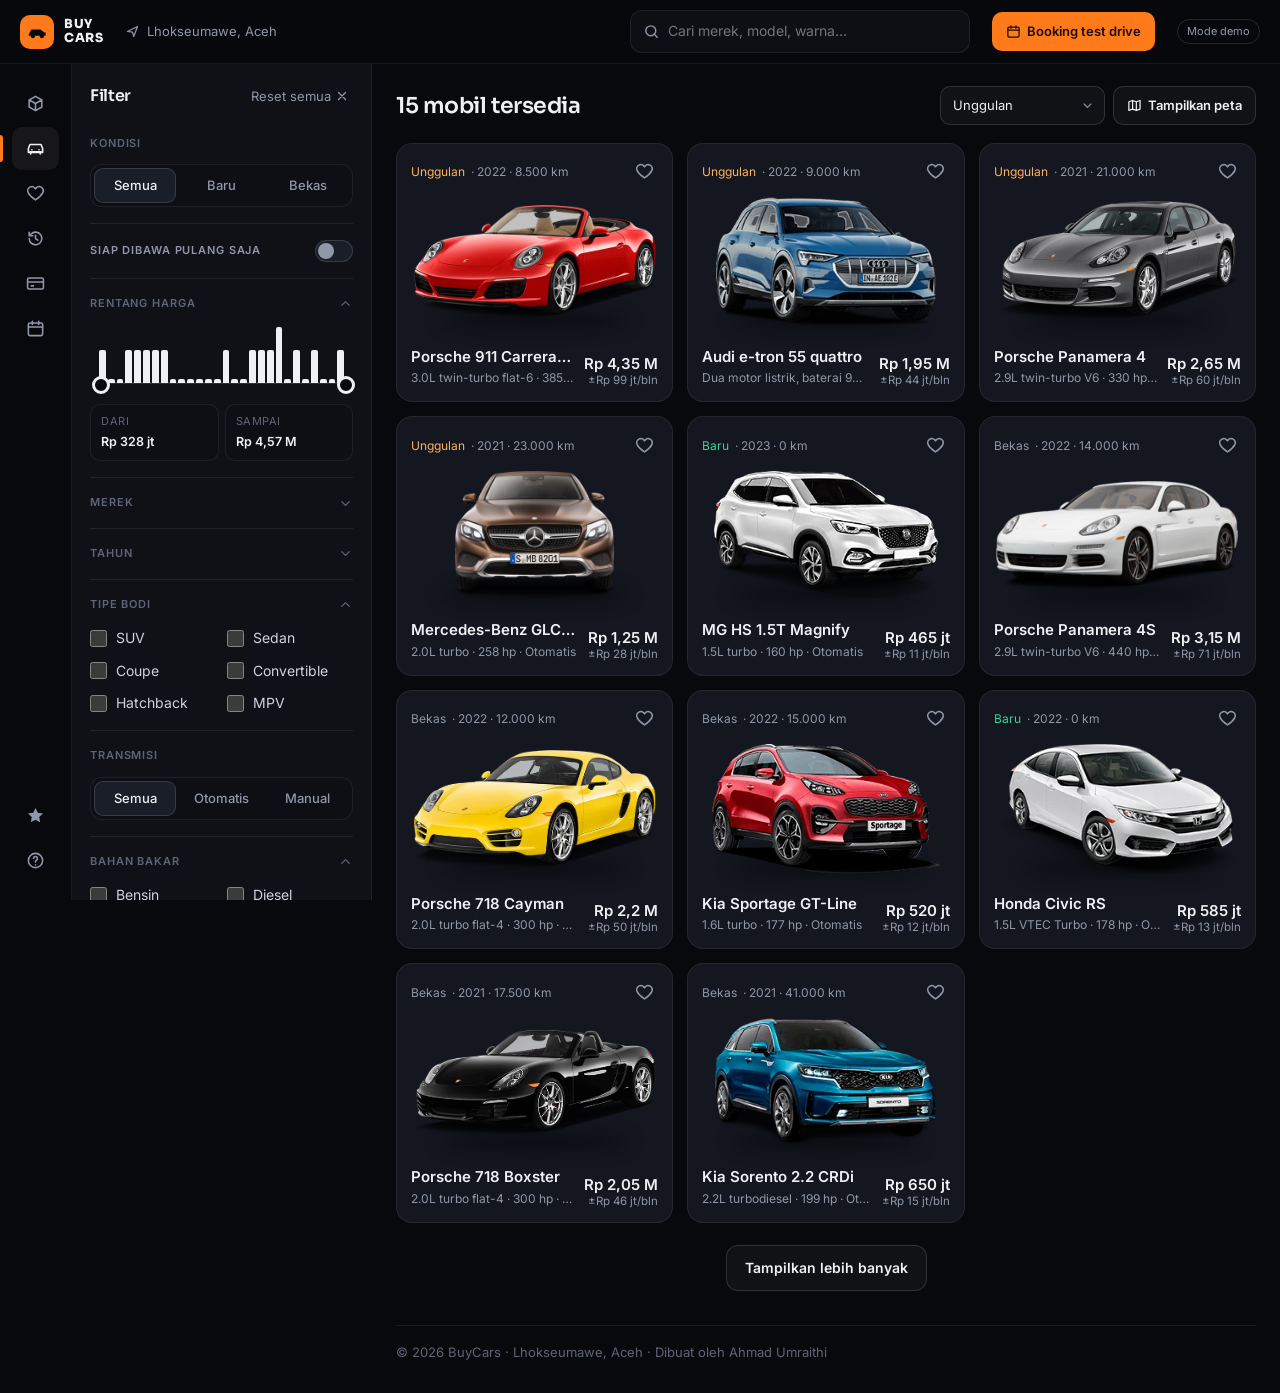
==== commit 6833462c: "Ubah tampilan jadi dashboard gelap: filter, peta, panel detail, favorit" ====
--- a/frontend/index.html
+++ b/frontend/index.html
@@ -4,10 +4,10 @@
   <meta charset="UTF-8">
   <meta name="viewport" content="width=device-width, initial-scale=1">
   <title>BuyCars · Showroom Mobil Baru &amp; Bekas di Lhokseumawe</title>
-  <meta name="description" content="BuyCars: showroom mobil baru dan bekas di Lhokseumawe. Lihat mobil dalam 3D, cari di katalog, hitung simulasi kredit, dan booking test drive.">
-  <meta name="theme-color" content="#07080d">
+  <meta name="description" content="BuyCars: showroom mobil baru dan bekas di Lhokseumawe. Cari mobil dengan filter lengkap, lihat dalam 3D, hitung cicilan, dan booking test drive.">
+  <meta name="theme-color" content="#08090d">
   <meta property="og:title" content="BuyCars · Showroom Mobil Lhokseumawe">
-  <meta property="og:description" content="Lihat mobil dalam 3D, cari di katalog, hitung simulasi kredit, dan booking test drive.">
+  <meta property="og:description" content="Cari mobil dengan filter lengkap, lihat dalam 3D, hitung cicilan, dan booking test drive.">
   <meta property="og:type" content="website">
   <link rel="icon" href="data:image/svg+xml,%3Csvg xmlns='http://www.w3.org/2000/svg' viewBox='0 0 64 64'%3E%3Crect width='64' height='64' rx='14' fill='%23ff7a1a'/%3E%3Cpath d='M12 38l6-12h22l10 8h4v8H12z' fill='%2307080d'/%3E%3Ccircle cx='22' cy='42' r='5' fill='%23fff'/%3E%3Ccircle cx='44' cy='42' r='5' fill='%23fff'/%3E%3C/svg%3E">
   <link rel="preconnect" href="https://fonts.googleapis.com">
@@ -16,9 +16,9 @@
   <link rel="stylesheet" href="css/style.css">
   <script type="importmap">{ "imports": { "three": "./vendor/three/three.module.js" } }</script>
 </head>
-<body>
+<body data-view="mobil">
   <!-- ikon -->
-  <svg width="0" height="0" style="position:absolute" aria-hidden="true">
+<svg width="0" height="0" style="position:absolute" aria-hidden="true">
     <symbol id="i-search" viewBox="0 0 24 24"><circle cx="11" cy="11" r="7" fill="none" stroke="currentColor" stroke-width="2"/><path d="M20 20l-4-4" stroke="currentColor" stroke-width="2" stroke-linecap="round"/></symbol>
     <symbol id="i-wa" viewBox="0 0 24 24"><path fill="currentColor" d="M12 2a10 10 0 0 0-8.6 15.1L2 22l5-1.3A10 10 0 1 0 12 2zm0 18.2a8.2 8.2 0 0 1-4.2-1.2l-.3-.2-3 .8.8-2.9-.2-.3A8.2 8.2 0 1 1 12 20.2zm4.5-6.1c-.2-.1-1.5-.7-1.7-.8-.2-.1-.4-.1-.6.1l-.8 1c-.1.2-.3.2-.5.1a6.7 6.7 0 0 1-3.3-2.9c-.3-.4.2-.4.7-1.4.1-.2 0-.3 0-.4l-.8-1.8c-.2-.5-.4-.4-.6-.4h-.5c-.2 0-.4.1-.7.3-.2.3-.9.9-.9 2.2s.9 2.5 1 2.7c.1.2 1.8 2.8 4.4 3.9 1.6.7 2.3.8 3.1.6.5-.1 1.5-.6 1.7-1.2.2-.6.2-1.1.2-1.2-.1-.2-.3-.2-.6-.3z"/></symbol>
     <symbol id="i-phone" viewBox="0 0 24 24"><path fill="none" stroke="currentColor" stroke-width="2" stroke-linejoin="round" d="M5 4h4l2 5-2.5 1.5a11 11 0 0 0 5 5L15 13l5 2v4a2 2 0 0 1-2 2A16 16 0 0 1 3 6a2 2 0 0 1 2-2"/></symbol>
@@ -43,316 +43,332 @@
     <symbol id="i-road" viewBox="0 0 24 24"><path d="M8 3L4 21M16 3l4 18M12 4v3M12 11v3M12 18v2" fill="none" stroke="currentColor" stroke-width="2" stroke-linecap="round"/></symbol>
     <symbol id="i-rotate" viewBox="0 0 24 24"><path d="M20 12a8 8 0 1 1-2.3-5.7M20 4v4h-4" fill="none" stroke="currentColor" stroke-width="2" stroke-linecap="round" stroke-linejoin="round"/></symbol>
     <symbol id="i-menu" viewBox="0 0 24 24"><path d="M4 7h16M4 12h16M4 17h16" stroke="currentColor" stroke-width="2" stroke-linecap="round"/></symbol>
+    <symbol id="i-heart" viewBox="0 0 24 24"><path d="M12 20s-7-4.4-9.2-9A5 5 0 0 1 12 6a5 5 0 0 1 9.2 5C19 15.6 12 20 12 20z" fill="none" stroke="currentColor" stroke-width="2" stroke-linejoin="round"/></symbol>
+    <symbol id="i-heart-fill" viewBox="0 0 24 24"><path d="M12 20s-7-4.4-9.2-9A5 5 0 0 1 12 6a5 5 0 0 1 9.2 5C19 15.6 12 20 12 20z" fill="currentColor"/></symbol>
+    <symbol id="i-home" viewBox="0 0 24 24"><path d="M4 11l8-7 8 7v9a1 1 0 0 1-1 1h-4v-6H9v6H5a1 1 0 0 1-1-1z" fill="none" stroke="currentColor" stroke-width="2" stroke-linejoin="round"/></symbol>
+    <symbol id="i-car" viewBox="0 0 24 24"><path d="M5 16h14M3 12l2-5h14l2 5v5H3zM6 17v2M18 17v2" fill="none" stroke="currentColor" stroke-width="2" stroke-linejoin="round" stroke-linecap="round"/><circle cx="7.5" cy="13.5" r="1" fill="currentColor"/><circle cx="16.5" cy="13.5" r="1" fill="currentColor"/></symbol>
+    <symbol id="i-history" viewBox="0 0 24 24"><path d="M4 12a8 8 0 1 0 2.3-5.7L4 8.5M4 4v4.5h4.5M12 8v4l3 2" fill="none" stroke="currentColor" stroke-width="2" stroke-linecap="round" stroke-linejoin="round"/></symbol>
+    <symbol id="i-chat" viewBox="0 0 24 24"><path d="M4 5h16v11H9l-5 4z" fill="none" stroke="currentColor" stroke-width="2" stroke-linejoin="round"/></symbol>
+    <symbol id="i-map" viewBox="0 0 24 24"><path d="M3 6l6-2 6 2 6-2v14l-6 2-6-2-6 2zM9 4v14M15 6v14" fill="none" stroke="currentColor" stroke-width="2" stroke-linejoin="round"/></symbol>
+    <symbol id="i-filter" viewBox="0 0 24 24"><path d="M4 6h16M7 12h10M10 18h4" stroke="currentColor" stroke-width="2" stroke-linecap="round"/></symbol>
+    <symbol id="i-chev" viewBox="0 0 24 24"><path d="M6 9l6 6 6-6" fill="none" stroke="currentColor" stroke-width="2" stroke-linecap="round" stroke-linejoin="round"/></symbol>
+    <symbol id="i-help" viewBox="0 0 24 24"><circle cx="12" cy="12" r="9" fill="none" stroke="currentColor" stroke-width="2"/><path d="M9.5 9.5a2.5 2.5 0 1 1 3.5 2.3c-.6.3-1 .9-1 1.6V14M12 17.5v.01" fill="none" stroke="currentColor" stroke-width="2" stroke-linecap="round"/></symbol>
+    <symbol id="i-lock" viewBox="0 0 24 24"><rect x="5" y="11" width="14" height="10" rx="2" fill="none" stroke="currentColor" stroke-width="2"/><path d="M8 11V8a4 4 0 0 1 8 0v3" fill="none" stroke="currentColor" stroke-width="2"/></symbol>
+    <symbol id="i-cube" viewBox="0 0 24 24"><path d="M12 3l8 4.5v9L12 21l-8-4.5v-9zM12 12l8-4.5M12 12v9M12 12L4 7.5" fill="none" stroke="currentColor" stroke-width="2" stroke-linejoin="round"/></symbol>
+    <symbol id="i-send" viewBox="0 0 24 24"><path d="M4 12l16-8-6 16-2-7z" fill="none" stroke="currentColor" stroke-width="2" stroke-linejoin="round"/></symbol>
   </svg>
 
-  <a class="skip" href="#katalog">Lewati ke katalog</a>
-
-  <header class="header" id="header">
-    <a href="#beranda" class="logo" aria-label="BuyCars, ke beranda">
-      <span class="logo-mark" aria-hidden="true"><svg viewBox="0 0 64 64"><path d="M10 38l7-13h24l11 8h3v9H10z" fill="currentColor"/><circle cx="21" cy="43" r="5.5" fill="#07080d"/><circle cx="45" cy="43" r="5.5" fill="#07080d"/></svg></span>
-      <span>Buy<b>Cars</b></span>
-    </a>
-    <nav class="nav" id="nav" aria-label="Menu utama">
-      <a href="#beranda">Beranda</a>
-      <a href="#katalog">Katalog</a>
-      <a href="#kredit">Simulasi kredit</a>
-      <a href="#layanan">Layanan</a>
-      <a href="#galeri">Galeri</a>
-      <a href="#ulasan">Ulasan</a>
-      <a href="#kontak">Kontak</a>
+  <a class="skip" href="#main">Lewati ke konten</a>
+
+  <div class="app">
+    <!-- ============================================================ TOP BAR -->
+    <header class="topbar">
+      <a href="#mobil" class="logo" aria-label="BuyCars, ke katalog">
+        <span class="logo-mark" aria-hidden="true"><svg viewBox="0 0 64 64"><path d="M10 38l7-13h24l11 8h3v9H10z" fill="currentColor"/><circle cx="21" cy="43" r="5.5" fill="#08090d"/><circle cx="45" cy="43" r="5.5" fill="#08090d"/></svg></span>
+        <span class="logo-text">BUY<br>CARS</span>
+      </a>
+      <div class="top-meta">
+        <span class="meta-item"><svg><use href="#i-clock"/></svg><span id="clock">--:-- WIB</span></span>
+        <span class="meta-item"><svg><use href="#i-send"/></svg><span data-cfg-text="city"></span></span>
+      </div>
+      <label class="top-search">
+        <svg><use href="#i-search"/></svg><span class="sr">Cari mobil</span>
+        <input type="search" id="q" placeholder="Cari merek, model, warna…" autocomplete="off">
+      </label>
+      <a href="#kontak" class="btn btn-primary btn-sm top-cta" data-testdrive><svg><use href="#i-cal"/></svg> Booking test drive</a>
+      <span class="mode-dot" id="mode-badge" title="">Demo</span>
+    </header>
+
+    <!-- ============================================================ SIDEBAR -->
+    <nav class="sidebar" aria-label="Menu utama">
+      <div class="side-group">
+        <a href="#beranda" data-nav="beranda"><svg><use href="#i-cube"/></svg><span>Beranda 3D</span></a>
+        <a href="#mobil" data-nav="mobil"><svg><use href="#i-car"/></svg><span>Mobil</span></a>
+        <a href="#favorit" data-nav="favorit"><svg><use href="#i-heart"/></svg><span>Favorit</span><b class="count" id="fav-count" hidden>0</b></a>
+        <a href="#terakhir" data-nav="terakhir"><svg><use href="#i-history"/></svg><span>Terakhir dilihat</span></a>
+        <a href="#kredit" data-nav="kredit"><svg><use href="#i-card"/></svg><span>Simulasi kredit</span></a>
+        <a href="#kontak" data-nav="kontak"><svg><use href="#i-cal"/></svg><span>Test drive &amp; kontak</span></a>
+      </div>
+      <div class="side-group side-bottom">
+        <a href="#ulasan" data-nav="ulasan"><svg><use href="#i-star"/></svg><span>Ulasan</span></a>
+        <a data-cfg-href="wa" target="_blank" rel="noopener"><svg><use href="#i-help"/></svg><span>Bantuan</span></a>
+        <a href="admin" id="admin-link" hidden><svg><use href="#i-lock"/></svg><span>Admin</span></a>
+      </div>
     </nav>
-    <a href="#kontak" class="btn btn-primary btn-sm header-cta" data-testdrive>Booking test drive</a>
-    <button class="icon-btn menu-btn" id="menu-btn" type="button" aria-label="Buka menu" aria-expanded="false" aria-controls="nav"><svg><use href="#i-menu"/></svg></button>
-  </header>
-
-  <main>
-    <!-- ============================================================ HERO 3D -->
-    <section class="hero" id="beranda">
-      <div class="hero-stage" id="stage">
-        <img class="stage-fallback" src="images/cars/porsche-911-cabriolet.webp" alt="Porsche 911 Cabriolet merah" width="900" height="400">
-      </div>
-      <div class="hero-copy">
-        <p class="eyebrow"><span class="dot"></span> Showroom mobil di Lhokseumawe</p>
-        <h1>Lihat mobil impianmu dari <em>setiap sudut</em>.</h1>
-        <p class="lead">Putar mobil 3D di samping, ganti warnanya, nyalakan lampunya. Lalu cari mobil yang pas di katalog, hitung cicilannya, dan booking test drive tanpa antre.</p>
-        <div class="hero-actions">
-          <a href="#katalog" class="btn btn-primary">Lihat katalog <svg><use href="#i-arrow"/></svg></a>
-          <a href="#kontak" class="btn btn-ghost" data-testdrive>Booking test drive</a>
-        </div>
-        <dl class="hero-stats" id="hero-stats">
-          <div><dt>Mobil siap</dt><dd data-stat="count">–</dd></div>
-          <div><dt>Merek</dt><dd data-stat="brands">–</dd></div>
-          <div><dt>Mulai dari</dt><dd data-stat="from">–</dd></div>
-        </dl>
-      </div>
-
-      <div class="configurator" id="configurator" aria-label="Atur mobil 3D">
-        <div class="cfg-group">
-                    <div class="swatches" role="radiogroup" aria-label="Warna cat">
-            <button type="button" role="radio" aria-checked="true" class="swatch" style="--c:#c8102e" data-color="#c8102e" title="Rosso"><span class="sr">Merah</span></button>
-            <button type="button" role="radio" aria-checked="false" class="swatch" style="--c:#f2f3f5" data-color="#f2f3f5" title="Pearl"><span class="sr">Putih</span></button>
-            <button type="button" role="radio" aria-checked="false" class="swatch" style="--c:#16181d" data-color="#16181d" title="Onyx"><span class="sr">Hitam</span></button>
-            <button type="button" role="radio" aria-checked="false" class="swatch" style="--c:#1d4fd6" data-color="#1d4fd6" title="Azure"><span class="sr">Biru</span></button>
-            <button type="button" role="radio" aria-checked="false" class="swatch" style="--c:#f4b400" data-color="#f4b400" title="Racing Yellow"><span class="sr">Kuning</span></button>
-            <button type="button" role="radio" aria-checked="false" class="swatch" style="--c:#7d8691" data-color="#7d8691" title="Graphite"><span class="sr">Abu-abu</span></button>
-            <button type="button" role="radio" aria-checked="false" class="swatch" style="--c:#0f6b4f" data-color="#0f6b4f" title="British Green"><span class="sr">Hijau</span></button>
-          </div>
-        </div>
-        <div class="cfg-group cfg-actions">
-          <button type="button" class="chip-btn" data-cfg="lights" aria-pressed="false"><svg><use href="#i-light"/></svg> Lampu</button>
-          <button type="button" class="chip-btn" data-cfg="drive" aria-pressed="false"><svg><use href="#i-road"/></svg> Jalan</button>
-          <button type="button" class="chip-btn" data-cfg="rotate" aria-pressed="true"><svg><use href="#i-rotate"/></svg> Putar</button>
-        </div>
-        <div class="cfg-group cfg-views">
-          <button type="button" class="view-btn" data-view="front">Depan</button>
-          <button type="button" class="view-btn" data-view="side">Samping</button>
-          <button type="button" class="view-btn" data-view="rear">Belakang</button>
-        </div>
-      </div>
-      <p class="drag-hint" aria-hidden="true">Geser untuk memutar · cubit atau scroll untuk zoom</p>
-    </section>
-
-    <!-- merek -->
-    <section class="brands" aria-label="Merek yang tersedia">
-      <div class="brand-track" id="brand-track"></div>
-    </section>
-
-    <!-- ============================================================ KATALOG -->
-    <section class="section" id="katalog">
-      <div class="section-head">
-        <p class="eyebrow"><span class="dot"></span> Katalog</p>
-        <h2>Mobil yang siap kamu bawa pulang</h2>
-        <p class="sub">Semua mobil bisa dicek langsung di showroom. Filter sesuai kebutuhan, lalu buka detailnya.</p>
-      </div>
-
-      <form class="filters" id="filters" role="search" onsubmit="return false">
-        <label class="search">
-          <svg><use href="#i-search"/></svg>
-          <span class="sr">Cari mobil</span>
-          <input type="search" name="q" placeholder="Cari merek, model, atau warna…" autocomplete="off">
+
+    <!-- ============================================================ FILTER PANEL -->
+    <aside class="filters" id="filters-panel" aria-labelledby="filter-title">
+      <form id="filters" onsubmit="return false">
+        <div class="f-head">
+          <h2 id="filter-title">Filter</h2>
+          <button type="button" class="link-btn" id="reset-filters">Reset semua <svg><use href="#i-x"/></svg></button>
+          <button type="button" class="icon-btn f-close" data-close-filters aria-label="Tutup filter"><svg><use href="#i-x"/></svg></button>
+        </div>
+
+        <fieldset class="f-block">
+          <legend>Kondisi</legend>
+          <div class="seg" role="radiogroup" aria-label="Kondisi">
+            <label><input type="radio" name="condition" value="" checked><span>Semua</span></label>
+            <label><input type="radio" name="condition" value="baru"><span>Baru</span></label>
+            <label><input type="radio" name="condition" value="bekas"><span>Bekas</span></label>
+          </div>
+        </fieldset>
+
+        <label class="f-block f-switch">
+          <span>Siap dibawa pulang saja</span>
+          <input type="checkbox" name="available" role="switch">
+          <span class="switch" aria-hidden="true"></span>
         </label>
-        <div class="filter-row">
-          <label class="field-inline"><span>Merek</span><select name="brand"><option value="">Semua</option></select></label>
-          <label class="field-inline"><span>Bahan bakar</span><select name="fuel"><option value="">Semua</option><option value="bensin">Bensin</option><option value="diesel">Diesel</option><option value="listrik">Listrik</option><option value="hybrid">Hybrid</option></select></label>
-          <label class="field-inline"><span>Transmisi</span><select name="transmission"><option value="">Semua</option><option value="otomatis">Otomatis</option><option value="manual">Manual</option></select></label>
-          <label class="field-inline"><span>Kondisi</span><select name="condition"><option value="">Semua</option><option value="baru">Baru</option><option value="bekas">Bekas</option></select></label>
-          <label class="field-inline"><span>Urutkan</span><select name="sort"><option value="featured">Unggulan</option><option value="price_asc">Harga termurah</option><option value="price_desc">Harga termahal</option><option value="year_desc">Tahun terbaru</option><option value="km_asc">Kilometer terendah</option></select></label>
-        </div>
-        <div class="filter-row">
-          <div class="chips" id="body-chips" role="group" aria-label="Tipe bodi">
-            <button type="button" class="chip active" data-body="">Semua tipe</button>
-            <button type="button" class="chip" data-body="suv">SUV</button>
-            <button type="button" class="chip" data-body="sedan">Sedan</button>
-            <button type="button" class="chip" data-body="coupe">Coupe</button>
-            <button type="button" class="chip" data-body="convertible">Convertible</button>
-            <button type="button" class="chip" data-body="hatchback">Hatchback</button>
-          </div>
-          <label class="price-range"><span>Harga maks. <output id="price-out">Semua</output></span>
-            <input type="range" name="max" min="0" max="100" step="1" value="100" aria-label="Harga maksimal">
-          </label>
-        </div>
+
+        <details class="f-block" open>
+          <summary>Rentang harga <svg><use href="#i-chev"/></svg></summary>
+          <div class="histogram" id="histogram" aria-hidden="true"></div>
+          <div class="dual-range">
+            <input type="range" name="pmin" min="0" max="100" value="0" aria-label="Harga minimum">
+            <input type="range" name="pmax" min="0" max="100" value="100" aria-label="Harga maksimum">
+          </div>
+          <div class="range-out">
+            <div><span>Dari</span><output id="pmin-out">–</output></div>
+            <div><span>Sampai</span><output id="pmax-out">–</output></div>
+          </div>
+        </details>
+
+        <details class="f-block">
+          <summary>Merek <svg><use href="#i-chev"/></svg></summary>
+          <div class="checks" id="brand-checks"></div>
+        </details>
+
+        <details class="f-block">
+          <summary>Tahun <svg><use href="#i-chev"/></svg></summary>
+          <label class="field-inline"><span>Mulai tahun</span><select name="year"><option value="">Semua tahun</option></select></label>
+        </details>
+
+        <details class="f-block" open>
+          <summary>Tipe bodi <svg><use href="#i-chev"/></svg></summary>
+          <div class="checks two">
+            <label><input type="checkbox" name="body" value="suv"><span>SUV</span></label>
+            <label><input type="checkbox" name="body" value="sedan"><span>Sedan</span></label>
+            <label><input type="checkbox" name="body" value="coupe"><span>Coupe</span></label>
+            <label><input type="checkbox" name="body" value="convertible"><span>Convertible</span></label>
+            <label><input type="checkbox" name="body" value="hatchback"><span>Hatchback</span></label>
+            <label><input type="checkbox" name="body" value="mpv"><span>MPV</span></label>
+          </div>
+        </details>
+
+        <fieldset class="f-block">
+          <legend>Transmisi</legend>
+          <div class="seg" role="radiogroup" aria-label="Transmisi">
+            <label><input type="radio" name="transmission" value="" checked><span>Semua</span></label>
+            <label><input type="radio" name="transmission" value="otomatis"><span>Otomatis</span></label>
+            <label><input type="radio" name="transmission" value="manual"><span>Manual</span></label>
+          </div>
+        </fieldset>
+
+        <details class="f-block" open>
+          <summary>Bahan bakar <svg><use href="#i-chev"/></svg></summary>
+          <div class="checks two">
+            <label><input type="checkbox" name="fuel" value="bensin"><span>Bensin</span></label>
+            <label><input type="checkbox" name="fuel" value="diesel"><span>Diesel</span></label>
+            <label><input type="checkbox" name="fuel" value="listrik"><span>Listrik</span></label>
+            <label><input type="checkbox" name="fuel" value="hybrid"><span>Hybrid</span></label>
+          </div>
+        </details>
+        <button type="button" class="btn btn-primary block f-apply" data-close-filters>Tampilkan <span id="apply-count">0</span> mobil</button>
       </form>
-
-      <p class="result-meta" aria-live="polite"><span id="result-count">Memuat katalog…</span> <button type="button" class="link-btn" id="reset-filters" hidden>Reset filter</button></p>
-      <div class="car-grid" id="car-grid"></div>
-      <div class="center"><button type="button" class="btn btn-ghost" id="load-more" hidden>Tampilkan lebih banyak</button></div>
-    </section>
-
-    <!-- ============================================================ KREDIT -->
-    <section class="section credit" id="kredit">
-      <div class="credit-grid">
-        <div class="section-head left">
-          <p class="eyebrow"><span class="dot"></span> Simulasi kredit</p>
-          <h2>Hitung cicilan sebelum datang</h2>
-          <p class="sub">Pilih mobil, atur uang muka dan tenor. Angka ini perkiraan dengan bunga flat. Angka final mengikuti leasing yang kamu pilih saat pengajuan.</p>
-          <ul class="ticks">
-            <li><svg><use href="#i-check"/></svg> Bisa kredit lewat beberapa leasing</li>
-            <li><svg><use href="#i-check"/></svg> Tenor 1 sampai 5 tahun</li>
-            <li><svg><use href="#i-check"/></svg> Bantu urus berkas dan survei</li>
-          </ul>
-        </div>
-        <form class="card calc" id="calc" onsubmit="return false">
-          <label class="field"><span>Mobil</span><select name="car" id="calc-car"><option value="">Isi harga sendiri</option></select></label>
-          <label class="field"><span>Harga mobil (Rp)</span><input name="price" inputmode="numeric" value="520.000.000" autocomplete="off"></label>
-          <label class="field"><span>Uang muka <output id="dp-out">30%</output></span><input type="range" name="dp" min="10" max="70" step="5" value="30"></label>
-          <div class="field"><span>Tenor</span>
-            <div class="seg" role="radiogroup" aria-label="Tenor">
-              <label><input type="radio" name="tenor" value="12"><span>1 th</span></label>
-              <label><input type="radio" name="tenor" value="24"><span>2 th</span></label>
-              <label><input type="radio" name="tenor" value="36" checked><span>3 th</span></label>
-              <label><input type="radio" name="tenor" value="48"><span>4 th</span></label>
-              <label><input type="radio" name="tenor" value="60"><span>5 th</span></label>
+    </aside>
+    <div class="scrim" data-close-filters hidden></div>
+
+    <!-- ============================================================ MAIN -->
+    <main class="main" id="main" tabindex="-1">
+
+      <!-- KATALOG (juga dipakai untuk Favorit & Terakhir dilihat) -->
+      <section class="view view-catalog" id="view-catalog" aria-labelledby="catalog-title">
+        <div class="content-head">
+          <h1 id="catalog-title"><span id="result-count">–</span> <span id="catalog-label">mobil tersedia</span></h1>
+          <div class="head-actions">
+            <button type="button" class="btn btn-ghost btn-sm filter-open" data-open-filters><svg><use href="#i-filter"/></svg> Filter <b class="count" id="filter-count" hidden></b></button>
+            <label class="sort"><span class="sr">Urutkan</span>
+              <select id="sort">
+                <option value="featured">Unggulan</option>
+                <option value="price_asc">Harga termurah</option>
+                <option value="price_desc">Harga termahal</option>
+                <option value="year_desc">Tahun terbaru</option>
+                <option value="km_asc">Kilometer terendah</option>
+              </select>
+            </label>
+            <button type="button" class="btn btn-ghost btn-sm" id="map-toggle" aria-pressed="false"><svg><use href="#i-map"/></svg> <span>Tampilkan peta</span></button>
+          </div>
+        </div>
+        <div class="catalog-body">
+          <div class="car-grid" id="car-grid" aria-live="polite"></div>
+          <div class="map-panel" id="map-panel" hidden>
+            <iframe class="map" id="map-catalog" title="Peta lokasi showroom BuyCars" loading="lazy" referrerpolicy="no-referrer-when-downgrade"></iframe>
+            <div class="map-card" id="map-card"></div>
+          </div>
+        </div>
+        <div class="center"><button type="button" class="btn btn-ghost" id="load-more" hidden>Tampilkan lebih banyak</button></div>
+      </section>
+
+      <!-- BERANDA 3D -->
+      <section class="view view-home" id="view-beranda" aria-labelledby="home-title" hidden>
+        <div class="home-stage" id="stage">
+          <img class="stage-fallback" src="images/cars/porsche-911-cabriolet.webp" alt="Porsche 911 Cabriolet merah" width="900" height="400">
+        </div>
+        <div class="home-copy">
+          <p class="eyebrow"><span class="dot"></span> Showroom 3D</p>
+          <h1 id="home-title">Lihat mobilmu dari <em>setiap sudut</em>.</h1>
+          <p class="lead">Putar, ganti warna cat, nyalakan lampu, lalu pilih mobil yang pas dari katalog.</p>
+          <a href="#mobil" class="btn btn-primary">Lihat katalog <svg><use href="#i-arrow"/></svg></a>
+          <dl class="hero-stats">
+            <div><dt>Mobil siap</dt><dd data-stat="count">–</dd></div>
+            <div><dt>Merek</dt><dd data-stat="brands">–</dd></div>
+            <div><dt>Mulai dari</dt><dd data-stat="from">–</dd></div>
+          </dl>
+        </div>
+        <div class="configurator" id="configurator" aria-label="Atur mobil 3D">
+          <div class="swatches" role="radiogroup" aria-label="Warna cat">
+            <button type="button" role="radio" aria-checked="true" class="swatch" style="--c:#c8102e" data-color="#c8102e" title="Merah"><span class="sr">Merah</span></button>
+            <button type="button" role="radio" aria-checked="false" class="swatch" style="--c:#f2f3f5" data-color="#f2f3f5" title="Putih"><span class="sr">Putih</span></button>
+            <button type="button" role="radio" aria-checked="false" class="swatch" style="--c:#16181d" data-color="#16181d" title="Hitam"><span class="sr">Hitam</span></button>
+            <button type="button" role="radio" aria-checked="false" class="swatch" style="--c:#1d4fd6" data-color="#1d4fd6" title="Biru"><span class="sr">Biru</span></button>
+            <button type="button" role="radio" aria-checked="false" class="swatch" style="--c:#f4b400" data-color="#f4b400" title="Kuning"><span class="sr">Kuning</span></button>
+            <button type="button" role="radio" aria-checked="false" class="swatch" style="--c:#7d8691" data-color="#7d8691" title="Abu-abu"><span class="sr">Abu-abu</span></button>
+            <button type="button" role="radio" aria-checked="false" class="swatch" style="--c:#0f6b4f" data-color="#0f6b4f" title="Hijau"><span class="sr">Hijau</span></button>
+          </div>
+          <div class="cfg-actions">
+            <button type="button" class="chip-btn" data-cfg="lights" aria-pressed="false"><svg><use href="#i-light"/></svg> Lampu</button>
+            <button type="button" class="chip-btn" data-cfg="drive" aria-pressed="false"><svg><use href="#i-road"/></svg> Jalan</button>
+            <button type="button" class="chip-btn" data-cfg="rotate" aria-pressed="true"><svg><use href="#i-rotate"/></svg> Putar</button>
+          </div>
+          <div class="cfg-views">
+            <button type="button" class="view-btn" data-view="front">Depan</button>
+            <button type="button" class="view-btn" data-view="side">Samping</button>
+            <button type="button" class="view-btn" data-view="rear">Belakang</button>
+          </div>
+        </div>
+        <div class="home-featured">
+          <h2>Unggulan minggu ini</h2>
+          <div class="featured-row" id="featured-row"></div>
+        </div>
+      </section>
+
+      <!-- KREDIT -->
+      <section class="view view-credit" id="view-kredit" aria-labelledby="credit-title" hidden>
+        <div class="content-head"><h1 id="credit-title">Simulasi kredit</h1></div>
+        <div class="credit-grid">
+          <form class="card calc" id="calc" onsubmit="return false">
+            <label class="field"><span>Mobil</span><select name="car" id="calc-car"><option value="">Isi harga sendiri</option></select></label>
+            <label class="field"><span>Harga mobil (Rp)</span><input name="price" inputmode="numeric" value="520.000.000" autocomplete="off"></label>
+            <label class="field"><span>Uang muka <output id="dp-out">30%</output></span><input type="range" name="dp" min="10" max="70" step="5" value="30"></label>
+            <div class="field"><span>Tenor</span>
+              <div class="seg" role="radiogroup" aria-label="Tenor">
+                <label><input type="radio" name="tenor" value="12"><span>1 th</span></label>
+                <label><input type="radio" name="tenor" value="24"><span>2 th</span></label>
+                <label><input type="radio" name="tenor" value="36" checked><span>3 th</span></label>
+                <label><input type="radio" name="tenor" value="48"><span>4 th</span></label>
+                <label><input type="radio" name="tenor" value="60"><span>5 th</span></label>
+              </div>
             </div>
-          </div>
-          <label class="field"><span>Bunga flat per tahun (%)</span><input name="rate" type="number" min="0" max="25" step="0.1" value="5.5"></label>
-          <div class="calc-out" aria-live="polite">
-            <div><span>Cicilan per bulan</span><strong id="out-monthly">–</strong></div>
-            <div class="calc-row"><span>Uang muka</span><b id="out-dp">–</b></div>
-            <div class="calc-row"><span>Pokok pinjaman</span><b id="out-loan">–</b></div>
-            <div class="calc-row"><span>Total bunga</span><b id="out-interest">–</b></div>
-          </div>
-          <button type="button" class="btn btn-primary block" id="calc-wa"><svg><use href="#i-wa"/></svg> Ajukan lewat WhatsApp</button>
-        </form>
-      </div>
-    </section>
-
-    <!-- ============================================================ LAYANAN -->
-    <section class="section" id="layanan">
-      <div class="section-head">
-        <p class="eyebrow"><span class="dot"></span> Layanan</p>
-        <h2>Bukan cuma jual mobil</h2>
-      </div>
-      <div class="services">
-        <article class="service"><svg><use href="#i-search"/></svg><h3>Jual beli mobil</h3><p>Mobil baru dan bekas pilihan. Riwayat servis dan surat-surat bisa dicek sebelum kamu memutuskan.</p></article>
-        <article class="service"><svg><use href="#i-swap"/></svg><h3>Tukar tambah</h3><p>Bawa mobil lamamu, kami taksir harganya di tempat dan potong langsung dari harga mobil baru.</p></article>
-        <article class="service"><svg><use href="#i-card"/></svg><h3>Kredit &amp; leasing</h3><p>Bantu pengajuan kredit ke leasing, dari simulasi cicilan sampai berkas lengkap.</p></article>
-        <article class="service"><svg><use href="#i-shield"/></svg><h3>Inspeksi menyeluruh</h3><p>Mesin, rangka, kelistrikan, dan kaki-kaki dicek sebelum mobil dipajang di showroom.</p></article>
-        <article class="service"><svg><use href="#i-wrench"/></svg><h3>Servis &amp; perawatan</h3><p>Ganti oli, tune up, dan perawatan berkala supaya mobil tetap prima setelah dibeli.</p></article>
-        <article class="service"><svg><use href="#i-bolt"/></svg><h3>Mobil listrik</h3><p>Konsultasi mobil listrik dan hybrid, termasuk pemasangan charger di rumah.</p></article>
-      </div>
-    </section>
-
-    <!-- ============================================================ GALERI -->
-    <section class="section" id="galeri">
-      <div class="section-head">
-        <p class="eyebrow"><span class="dot"></span> Galeri</p>
-        <h2>Inspirasi dari jalanan</h2>
-      </div>
-      <div class="gallery" id="gallery">
-        <button type="button" class="g-item tall"><img src="images/gallery/lamborghini-aventador.webp" alt="Lamborghini merah di jalan beraspal" loading="lazy"></button>
-        <button type="button" class="g-item"><img src="images/gallery/night-coupe.webp" alt="Coupe perak di jalan malam" loading="lazy"></button>
-        <button type="button" class="g-item"><img src="images/gallery/autumn-roadster.webp" alt="Roadster di jalan berdaun musim gugur" loading="lazy"></button>
-        <button type="button" class="g-item wide"><img src="images/gallery/sunset-lineup.webp" alt="Deretan mobil sport saat matahari terbenam" loading="lazy"></button>
-        <button type="button" class="g-item"><img src="images/gallery/classic-duo.webp" alt="Dua mobil sport klasik" loading="lazy"></button>
-        <button type="button" class="g-item"><img src="images/gallery/dodge-charger-1969.webp" alt="Dodge Charger 1969 hitam putih" loading="lazy"></button>
-        <button type="button" class="g-item wide"><img src="images/gallery/bugatti-chiron.webp" alt="Bugatti dengan efek cahaya biru" loading="lazy"></button>
-        <button type="button" class="g-item"><img src="images/gallery/green-classic.webp" alt="Muscle car hijau" loading="lazy"></button>
-      </div>
-    </section>
-
-    <!-- ============================================================ ULASAN -->
-    <section class="section" id="ulasan">
-      <div class="section-head">
-        <p class="eyebrow"><span class="dot"></span> Ulasan</p>
-        <h2>Kata pelanggan kami</h2>
-        <p class="sub">Semua ulasan ditulis pelanggan sendiri dan tampil setelah dicek admin.</p>
-      </div>
-      <div class="reviews" id="reviews"></div>
-      <details class="card review-form-wrap">
-        <summary>Tulis ulasan</summary>
-        <form id="review-form" class="form-grid" novalidate>
-          <label class="field"><span>Nama</span><input name="name" required maxlength="60" autocomplete="name"></label>
-          <label class="field"><span>Mobil yang dibeli (opsional)</span><select name="car_id"><option value="">–</option></select></label>
-          <fieldset class="field rating-field"><legend>Nilai</legend>
-            <div class="rating" id="rating">
-              <input type="radio" name="rating" id="r5" value="5" checked><label for="r5" title="5"><svg><use href="#i-star"/></svg></label>
-              <input type="radio" name="rating" id="r4" value="4"><label for="r4" title="4"><svg><use href="#i-star"/></svg></label>
-              <input type="radio" name="rating" id="r3" value="3"><label for="r3" title="3"><svg><use href="#i-star"/></svg></label>
-              <input type="radio" name="rating" id="r2" value="2"><label for="r2" title="2"><svg><use href="#i-star"/></svg></label>
-              <input type="radio" name="rating" id="r1" value="1"><label for="r1" title="1"><svg><use href="#i-star"/></svg></label>
+            <label class="field"><span>Bunga flat per tahun (%)</span><input name="rate" type="number" min="0" max="25" step="0.1" value="5.5"></label>
+          </form>
+          <div class="calc-side">
+            <div class="card calc-out" aria-live="polite">
+              <span class="muted">Cicilan per bulan</span>
+              <strong id="out-monthly">–</strong>
+              <div class="calc-row"><span>Uang muka</span><b id="out-dp">–</b></div>
+              <div class="calc-row"><span>Pokok pinjaman</span><b id="out-loan">–</b></div>
+              <div class="calc-row"><span>Total bunga</span><b id="out-interest">–</b></div>
+              <button type="button" class="btn btn-primary block" id="calc-wa"><svg><use href="#i-wa"/></svg> Ajukan lewat WhatsApp</button>
             </div>
-          </fieldset>
-          <label class="field full"><span>Ulasan</span><textarea name="comment" rows="3" required minlength="10" maxlength="600"></textarea></label>
-          <input class="hp" type="text" name="website" tabindex="-1" autocomplete="off" aria-hidden="true">
-          <div class="full form-foot"><button class="btn btn-primary" type="submit">Kirim ulasan</button><p class="form-msg" aria-live="polite"></p></div>
-        </form>
-      </details>
-    </section>
-
-    <!-- ============================================================ KONTAK + TEST DRIVE -->
-    <section class="section" id="kontak">
-      <div class="section-head">
-        <p class="eyebrow"><span class="dot"></span> Kontak</p>
-        <h2>Booking test drive atau tanya dulu</h2>
-      </div>
-      <div class="contact-grid">
-        <div class="card">
-          <div class="tabs" role="tablist">
-            <button type="button" role="tab" id="tab-drive" aria-controls="booking-form" aria-selected="true" class="tab active">Test drive</button>
-            <button type="button" role="tab" id="tab-msg" aria-controls="message-form" aria-selected="false" class="tab">Kirim pesan</button>
-          </div>
-          <form id="booking-form" class="form-grid pane" role="tabpanel" aria-labelledby="tab-drive" novalidate>
-            <label class="field full"><span>Mobil</span><select name="car_id" required><option value="">Pilih mobil…</option></select></label>
-            <label class="field"><span>Nama lengkap</span><input name="name" required maxlength="80" autocomplete="name"></label>
-            <label class="field"><span>Nomor WhatsApp</span><input name="phone" type="tel" required inputmode="tel" placeholder="08…" autocomplete="tel"></label>
-            <label class="field"><span>Tanggal</span><input name="date" type="date" required></label>
-            <label class="field"><span>Jam</span><select name="time" required><option>09:00</option><option>10:00</option><option>11:00</option><option>13:00</option><option>14:00</option><option>15:00</option><option>16:00</option></select></label>
-            <label class="field full"><span>Email (opsional)</span><input name="email" type="email" autocomplete="email"></label>
-            <label class="field full"><span>Catatan (opsional)</span><textarea name="notes" rows="2" maxlength="500" placeholder="Misal: mau coba di jalan tol, bawa mobil untuk tukar tambah…"></textarea></label>
+            <p class="note">Perkiraan dengan bunga flat. Angka final mengikuti leasing yang kamu pilih saat pengajuan.</p>
+          </div>
+        </div>
+      </section>
+
+      <!-- KONTAK + TEST DRIVE -->
+      <section class="view view-contact" id="view-kontak" aria-labelledby="contact-title" hidden>
+        <div class="content-head"><h1 id="contact-title">Test drive &amp; kontak</h1></div>
+        <div class="contact-grid">
+          <div class="card">
+            <div class="tabs" role="tablist">
+              <button type="button" role="tab" id="tab-drive" aria-controls="booking-form" aria-selected="true" class="tab active">Booking test drive</button>
+              <button type="button" role="tab" id="tab-msg" aria-controls="message-form" aria-selected="false" class="tab">Kirim pesan</button>
+            </div>
+            <form id="booking-form" class="form-grid pane" role="tabpanel" aria-labelledby="tab-drive" novalidate>
+              <label class="field full"><span>Mobil</span><select name="car_id" required><option value="">Pilih mobil…</option></select></label>
+              <label class="field"><span>Nama lengkap</span><input name="name" required maxlength="80" autocomplete="name"></label>
+              <label class="field"><span>Nomor WhatsApp</span><input name="phone" type="tel" required inputmode="tel" placeholder="08…" autocomplete="tel"></label>
+              <label class="field"><span>Tanggal</span><input name="date" type="date" required></label>
+              <label class="field"><span>Jam</span><select name="time" required><option>09:00</option><option>10:00</option><option>11:00</option><option>13:00</option><option>14:00</option><option>15:00</option><option>16:00</option></select></label>
+              <label class="field full"><span>Email (opsional)</span><input name="email" type="email" autocomplete="email"></label>
+              <label class="field full"><span>Catatan (opsional)</span><textarea name="notes" rows="2" maxlength="500" placeholder="Misal: mau coba di jalan tol, bawa mobil untuk tukar tambah…"></textarea></label>
+              <input class="hp" type="text" name="website" tabindex="-1" autocomplete="off" aria-hidden="true">
+              <div class="full form-foot"><button class="btn btn-primary" type="submit"><svg><use href="#i-cal"/></svg> Booking test drive</button><p class="form-msg" aria-live="polite"></p></div>
+            </form>
+            <form id="message-form" class="form-grid pane" role="tabpanel" aria-labelledby="tab-msg" hidden novalidate>
+              <label class="field"><span>Nama</span><input name="name" required maxlength="80" autocomplete="name"></label>
+              <label class="field"><span>Email</span><input name="email" type="email" required autocomplete="email"></label>
+              <label class="field"><span>Nomor WhatsApp (opsional)</span><input name="phone" type="tel" inputmode="tel" autocomplete="tel"></label>
+              <label class="field"><span>Topik</span><select name="subject"><option>Tanya stok mobil</option><option>Tukar tambah</option><option>Kredit</option><option>Servis</option><option>Lainnya</option></select></label>
+              <label class="field full"><span>Pesan</span><textarea name="message" rows="4" required minlength="10" maxlength="2000"></textarea></label>
+              <input class="hp" type="text" name="website" tabindex="-1" autocomplete="off" aria-hidden="true">
+              <div class="full form-foot"><button class="btn btn-primary" type="submit"><svg><use href="#i-mail"/></svg> Kirim pesan</button><p class="form-msg" aria-live="polite"></p></div>
+            </form>
+          </div>
+          <aside class="card contact-card">
+            <ul class="contact-list">
+              <li><svg><use href="#i-pin"/></svg><div><b>Showroom</b><span data-cfg-text="city"></span></div></li>
+              <li><svg><use href="#i-clock"/></svg><div><b>Jam buka</b><span data-cfg-text="hours"></span></div></li>
+              <li><svg><use href="#i-phone"/></svg><div><b>Telepon &amp; WhatsApp</b><a data-cfg-href="tel" data-cfg-text="phoneDisplay"></a></div></li>
+              <li><svg><use href="#i-mail"/></svg><div><b>Email</b><a data-cfg-href="mailto" data-cfg-text="email"></a></div></li>
+            </ul>
+            <div class="map-wrap"><iframe class="map" id="map" title="Peta lokasi showroom BuyCars" loading="lazy" referrerpolicy="no-referrer-when-downgrade"></iframe></div>
+            <a class="btn btn-ghost block" id="maps-link" target="_blank" rel="noopener"><svg><use href="#i-pin"/></svg> Buka di Google Maps</a>
+          </aside>
+        </div>
+        <div class="card newsletter">
+          <div><h2>Dapat kabar mobil baru masuk</h2><p class="muted">Kami kirim email saat ada stok baru atau promo, tidak lebih dari dua kali sebulan.</p></div>
+          <form id="news-form" novalidate>
+            <label class="sr" for="news-email">Email</label>
+            <input id="news-email" type="email" name="email" placeholder="email@kamu.com" required autocomplete="email">
+            <button class="btn btn-primary" type="submit">Langganan</button>
+            <p class="form-msg" aria-live="polite"></p>
+          </form>
+        </div>
+      </section>
+
+      <!-- ULASAN -->
+      <section class="view view-reviews" id="view-ulasan" aria-labelledby="reviews-title" hidden>
+        <div class="content-head"><h1 id="reviews-title">Ulasan pelanggan</h1><p class="muted">Ditulis pelanggan sendiri dan tampil setelah dicek admin.</p></div>
+        <div class="reviews" id="reviews"></div>
+        <details class="card review-form-wrap">
+          <summary>Tulis ulasan</summary>
+          <form id="review-form" class="form-grid" novalidate>
+            <label class="field"><span>Nama</span><input name="name" required maxlength="60" autocomplete="name"></label>
+            <label class="field"><span>Mobil yang dibeli (opsional)</span><select name="car_id"><option value="">–</option></select></label>
+            <fieldset class="field rating-field"><legend>Nilai</legend>
+              <div class="rating">
+                <input type="radio" name="rating" id="r5" value="5" checked><label for="r5" title="5"><svg><use href="#i-star"/></svg></label>
+                <input type="radio" name="rating" id="r4" value="4"><label for="r4" title="4"><svg><use href="#i-star"/></svg></label>
+                <input type="radio" name="rating" id="r3" value="3"><label for="r3" title="3"><svg><use href="#i-star"/></svg></label>
+                <input type="radio" name="rating" id="r2" value="2"><label for="r2" title="2"><svg><use href="#i-star"/></svg></label>
+                <input type="radio" name="rating" id="r1" value="1"><label for="r1" title="1"><svg><use href="#i-star"/></svg></label>
+              </div>
+            </fieldset>
+            <label class="field full"><span>Ulasan</span><textarea name="comment" rows="3" required minlength="10" maxlength="600"></textarea></label>
             <input class="hp" type="text" name="website" tabindex="-1" autocomplete="off" aria-hidden="true">
-            <div class="full form-foot"><button class="btn btn-primary" type="submit"><svg><use href="#i-cal"/></svg> Booking test drive</button><p class="form-msg" aria-live="polite"></p></div>
+            <div class="full form-foot"><button class="btn btn-primary" type="submit">Kirim ulasan</button><p class="form-msg" aria-live="polite"></p></div>
           </form>
-          <form id="message-form" class="form-grid pane" role="tabpanel" aria-labelledby="tab-msg" hidden novalidate>
-            <label class="field"><span>Nama</span><input name="name" required maxlength="80" autocomplete="name"></label>
-            <label class="field"><span>Email</span><input name="email" type="email" required autocomplete="email"></label>
-            <label class="field"><span>Nomor WhatsApp (opsional)</span><input name="phone" type="tel" inputmode="tel" autocomplete="tel"></label>
-            <label class="field"><span>Topik</span><select name="subject"><option>Tanya stok mobil</option><option>Tukar tambah</option><option>Kredit</option><option>Servis</option><option>Lainnya</option></select></label>
-            <label class="field full"><span>Pesan</span><textarea name="message" rows="4" required minlength="10" maxlength="2000"></textarea></label>
-            <input class="hp" type="text" name="website" tabindex="-1" autocomplete="off" aria-hidden="true">
-            <div class="full form-foot"><button class="btn btn-primary" type="submit"><svg><use href="#i-mail"/></svg> Kirim pesan</button><p class="form-msg" aria-live="polite"></p></div>
-          </form>
-        </div>
-        <aside class="card contact-card">
-          <ul class="contact-list">
-            <li><svg><use href="#i-pin"/></svg><div><b>Showroom</b><span data-cfg-text="city"></span></div></li>
-            <li><svg><use href="#i-clock"/></svg><div><b>Jam buka</b><span data-cfg-text="hours"></span></div></li>
-            <li><svg><use href="#i-phone"/></svg><div><b>Telepon &amp; WhatsApp</b><a data-cfg-href="tel" data-cfg-text="phoneDisplay"></a></div></li>
-            <li><svg><use href="#i-mail"/></svg><div><b>Email</b><a data-cfg-href="mailto" data-cfg-text="email"></a></div></li>
-          </ul>
-          <div class="map-wrap">
-            <iframe class="map" id="map" title="Peta lokasi showroom BuyCars" loading="lazy" referrerpolicy="no-referrer-when-downgrade" allowfullscreen></iframe>
-          </div>
-          <a class="btn btn-ghost block" id="maps-link" target="_blank" rel="noopener"><svg><use href="#i-pin"/></svg> Buka di Google Maps</a>
-        </aside>
-      </div>
-    </section>
-
-    <!-- newsletter -->
-    <section class="newsletter">
-      <div>
-        <h2>Dapat kabar mobil baru masuk</h2>
-        <p>Kami kirim email saat ada stok baru atau promo. Tidak lebih dari dua kali sebulan.</p>
-      </div>
-      <form id="news-form" novalidate>
-        <label class="sr" for="news-email">Email</label>
-        <input id="news-email" type="email" name="email" placeholder="email@kamu.com" required autocomplete="email">
-        <button class="btn btn-primary" type="submit">Langganan</button>
-        <p class="form-msg" aria-live="polite"></p>
-      </form>
-    </section>
-  </main>
-
-  <footer class="footer">
-    <div class="footer-grid">
-      <div>
-        <a href="#beranda" class="logo"><span class="logo-mark" aria-hidden="true"><svg viewBox="0 0 64 64"><path d="M10 38l7-13h24l11 8h3v9H10z" fill="currentColor"/><circle cx="21" cy="43" r="5.5" fill="#07080d"/><circle cx="45" cy="43" r="5.5" fill="#07080d"/></svg></span><span>Buy<b>Cars</b></span></a>
-        <p class="muted">Showroom mobil baru dan bekas di <span data-cfg-text="city"></span>.</p>
-      </div>
-      <nav aria-label="Tautan cepat">
-        <h3>Jelajahi</h3>
-        <a href="#katalog">Katalog</a><a href="#kredit">Simulasi kredit</a><a href="#layanan">Layanan</a><a href="#ulasan">Ulasan</a>
-      </nav>
-      <div>
-        <h3>Hubungi</h3>
-        <a data-cfg-href="wa"><svg><use href="#i-wa"/></svg> WhatsApp</a>
-        <a data-cfg-href="mailto"><svg><use href="#i-mail"/></svg> <span data-cfg-text="email"></span></a>
-        <a data-cfg-href="maps" target="_blank" rel="noopener"><svg><use href="#i-pin"/></svg> <span data-cfg-text="city"></span></a>
-      </div>
-    </div>
-    <p class="copy">© <span id="year">2026</span> BuyCars. Dibuat oleh Ahmad Umraithi. <span class="mode-badge" id="mode-badge" title="">Mode demo</span></p>
-  </footer>
-
-  <a class="wa-float" data-cfg-href="wa" target="_blank" rel="noopener" aria-label="Chat WhatsApp"><svg><use href="#i-wa"/></svg></a>
-
-  <!-- detail mobil -->
-  <dialog class="modal" id="car-modal" aria-labelledby="modal-title">
-    <button type="button" class="icon-btn modal-close" data-close aria-label="Tutup"><svg><use href="#i-x"/></svg></button>
-    <div class="modal-body" id="modal-body"></div>
-  </dialog>
-  <!-- lightbox galeri -->
-  <dialog class="lightbox" id="lightbox" aria-label="Foto galeri">
-    <button type="button" class="icon-btn modal-close" data-close aria-label="Tutup"><svg><use href="#i-x"/></svg></button>
-    <img alt="">
+        </details>
+      </section>
+
+      <footer class="foot">© <span id="year">2026</span> BuyCars · <span data-cfg-text="city"></span> · Dibuat oleh Ahmad Umraithi</footer>
+    </main>
+  </div>
+
+  <!-- detail mobil (panel samping) -->
+  <dialog class="drawer" id="car-drawer" aria-labelledby="drawer-title">
+    <div class="drawer-body" id="drawer-body"></div>
   </dialog>
   <div class="toast" id="toast" role="status" aria-live="polite"></div>
 
--- a/frontend/css/style.css
+++ b/frontend/css/style.css
@@ -1,228 +1,290 @@
-/* BuyCars · tema gelap showroom */
+/* BuyCars · dashboard gelap */
 :root {
-  --bg: #07080d;
-  --bg-2: #0c0e15;
-  --surface: #11141c;
-  --surface-2: #181c27;
-  --line: rgba(255, 255, 255, .08);
-  --line-2: rgba(255, 255, 255, .14);
-  --text: #eef0f5;
-  --muted: #9aa3b4;
+  --bg: #08090d;
+  --bg-2: #0d0f15;
+  --panel: #0f1117;
+  --card: #14171f;
+  --card-2: #1a1e28;
+  --line: rgba(255, 255, 255, .07);
+  --line-2: rgba(255, 255, 255, .13);
+  --text: #eef0f4;
+  --muted: #8f97a8;
+  --dim: #5d6576;
   --accent: #ff7a1a;
   --accent-2: #ffb15c;
   --accent-ink: #1a0c00;
   --ok: #37d39a;
   --bad: #ff6b6b;
-  --radius: 18px;
-  --radius-sm: 12px;
-  --shadow: 0 20px 50px -20px rgba(0, 0, 0, .7);
+  --heart: #ff4d5e;
+  --radius: 16px;
+  --radius-sm: 10px;
+  --shadow: 0 24px 60px -24px rgba(0, 0, 0, .8);
+  --ease: cubic-bezier(.22, 1, .36, 1);
   --head: 'Sora', 'Inter', system-ui, sans-serif;
   --body: 'Inter', system-ui, -apple-system, 'Segoe UI', Roboto, sans-serif;
-  --wrap: 1240px;
-  --pad: clamp(16px, 4vw, 40px);
+  --top: 64px;
+  --side: 224px;
+  --filt: 300px;
   color-scheme: dark;
 }
 
 *, *::before, *::after { box-sizing: border-box; }
-html { scroll-behavior: smooth; scroll-padding-top: 84px; -webkit-text-size-adjust: 100%; }
-body { margin: 0; background: var(--bg); color: var(--text); font: 400 16px/1.6 var(--body); overflow-x: hidden; }
+[hidden] { display: none !important; }
+html { -webkit-text-size-adjust: 100%; }
+body { margin: 0; background: var(--bg); color: var(--text); font: 400 15px/1.6 var(--body); overflow-x: hidden; }
 img { max-width: 100%; display: block; }
 a { color: inherit; }
 button, input, select, textarea { font: inherit; color: inherit; }
 svg { width: 1.15em; height: 1.15em; flex: none; }
-h1, h2, h3 { font-family: var(--head); line-height: 1.12; margin: 0; letter-spacing: -.02em; }
+h1, h2, h3 { font-family: var(--head); line-height: 1.15; margin: 0; letter-spacing: -.02em; font-weight: 600; }
 p { margin: 0; }
-[hidden] { display: none !important; }
 .sr { position: absolute !important; width: 1px; height: 1px; overflow: hidden; clip: rect(0 0 0 0); white-space: nowrap; }
 .skip { position: absolute; left: 12px; top: -60px; z-index: 100; background: var(--accent); color: var(--accent-ink); padding: 10px 14px; border-radius: 10px; font-weight: 600; }
 .skip:focus { top: 12px; }
-:focus-visible { outline: 2px solid var(--accent-2); outline-offset: 3px; }
+:focus-visible { outline: 2px solid var(--accent-2); outline-offset: 2px; }
 .muted { color: var(--muted); }
-.center { text-align: center; margin-top: 28px; }
+.note { color: var(--muted); font-size: 13px; }
+.center { text-align: center; margin-top: 22px; }
 .hp { position: absolute; left: -9999px; width: 1px; height: 1px; opacity: 0; }
-
-/* ---------------------------------------------------------------- buttons */
-.btn { display: inline-flex; align-items: center; justify-content: center; gap: .55em; padding: 13px 22px; border-radius: 999px; border: 1px solid transparent; font-weight: 600; font-size: 15px; text-decoration: none; cursor: pointer; transition: transform .2s, background .2s, border-color .2s, box-shadow .2s; white-space: nowrap; }
-.btn:active { transform: translateY(1px) scale(.99); }
-.btn-primary { background: linear-gradient(135deg, var(--accent), #ff9440); color: var(--accent-ink); box-shadow: 0 10px 30px -10px rgba(255, 122, 26, .7); }
-.btn-primary:hover { box-shadow: 0 14px 34px -10px rgba(255, 122, 26, .95); transform: translateY(-1px); }
+.count { display: inline-grid; place-items: center; min-width: 20px; height: 20px; padding: 0 6px; border-radius: 999px; background: var(--accent); color: var(--accent-ink); font-size: 11px; font-weight: 700; }
+
+/* ---------------------------------------------------------------- buttons + inputs */
+.btn { display: inline-flex; align-items: center; justify-content: center; gap: .5em; padding: 11px 18px; border-radius: 12px; border: 1px solid transparent; font-weight: 600; font-size: 14px; text-decoration: none; cursor: pointer; transition: transform .2s var(--ease), background .2s, border-color .2s; white-space: nowrap; }
+.btn:active { transform: scale(.98); }
+.btn-primary { background: var(--accent); color: var(--accent-ink); }
+.btn-primary:hover { background: #ff8a33; }
 .btn-ghost { background: rgba(255, 255, 255, .04); border-color: var(--line-2); }
-.btn-ghost:hover { background: rgba(255, 255, 255, .09); }
-.btn-sm { padding: 9px 16px; font-size: 14px; }
+.btn-ghost:hover, .btn-ghost[aria-pressed="true"] { background: rgba(255, 255, 255, .09); }
+.btn-ghost[aria-pressed="true"] { border-color: var(--accent); color: var(--accent-2); }
+.btn-sm { padding: 8px 13px; font-size: 13px; border-radius: 10px; }
 .btn.block { width: 100%; }
 .btn[disabled] { opacity: .55; cursor: progress; }
-.icon-btn { display: inline-grid; place-items: center; width: 42px; height: 42px; border-radius: 12px; border: 1px solid var(--line-2); background: rgba(255, 255, 255, .04); cursor: pointer; }
-.icon-btn svg { width: 22px; height: 22px; }
-.link-btn { background: none; border: 0; color: var(--accent-2); cursor: pointer; text-decoration: underline; padding: 0; }
-
-/* ---------------------------------------------------------------- header */
-.header { position: fixed; inset: 0 0 auto; z-index: 50; display: flex; align-items: center; gap: 24px; padding: 14px var(--pad); transition: background .25s, border-color .25s, padding .25s; border-bottom: 1px solid transparent; }
-.header.scrolled { background: rgba(7, 8, 13, .82); backdrop-filter: blur(14px); -webkit-backdrop-filter: blur(14px); border-color: var(--line); padding-block: 10px; }
-.logo { display: inline-flex; align-items: center; gap: 10px; font: 700 21px var(--head); text-decoration: none; letter-spacing: -.02em; }
-.logo b { color: var(--accent); font-weight: 800; }
-.logo-mark { display: grid; place-items: center; width: 36px; height: 36px; border-radius: 10px; background: var(--accent); color: var(--bg); }
-.logo-mark svg { width: 26px; height: 26px; }
-.nav { display: flex; gap: 4px; margin-left: auto; }
-.nav a { padding: 8px 12px; border-radius: 10px; text-decoration: none; color: var(--muted); font-weight: 500; font-size: 15px; transition: color .2s, background .2s; }
-.nav a:hover, .nav a.active { color: var(--text); background: rgba(255, 255, 255, .06); }
-.menu-btn { display: none; }
-
-/* ---------------------------------------------------------------- hero */
-.hero { position: relative; min-height: min(100svh, 940px); display: grid; grid-template-columns: minmax(320px, 520px) 1fr; grid-template-rows: 1fr auto; padding: 110px var(--pad) 28px; gap: 18px 32px; overflow: hidden; isolation: isolate;
-  background: radial-gradient(70% 60% at 70% 45%, #1a1e2c 0%, transparent 70%), radial-gradient(40% 40% at 85% 85%, rgba(255, 122, 26, .12), transparent 70%), var(--bg); }
-.hero-stage { position: absolute; inset: 0; z-index: -1; cursor: grab; }
-.hero-stage.grabbing { cursor: grabbing; }
-.hero-stage canvas { width: 100% !important; height: 100% !important; display: block; touch-action: pan-y; }
-.hero-stage::after { content: ''; position: absolute; inset: 0; pointer-events: none; background: linear-gradient(90deg, rgba(7, 8, 13, .92) 0%, rgba(7, 8, 13, .55) 30%, transparent 55%), linear-gradient(0deg, var(--bg) 0%, transparent 18%); }
-.stage-fallback { position: absolute; right: 4%; top: 50%; width: min(62%, 900px); transform: translateY(-45%); filter: drop-shadow(0 30px 40px rgba(0, 0, 0, .6)); }
+.icon-btn { display: inline-grid; place-items: center; width: 40px; height: 40px; border-radius: 12px; border: 1px solid var(--line-2); background: rgba(255, 255, 255, .04); cursor: pointer; }
+.icon-btn svg { width: 20px; height: 20px; }
+.link-btn { display: inline-flex; align-items: center; gap: 4px; background: none; border: 0; color: var(--muted); cursor: pointer; padding: 4px; font-size: 13px; }
+.link-btn:hover { color: var(--text); }
+.link-btn svg { width: 14px; height: 14px; }
+select, input, textarea { background: var(--bg-2); border: 1px solid var(--line-2); border-radius: 10px; padding: 10px 12px; outline: none; transition: border-color .2s; width: 100%; }
+select { appearance: none; -webkit-appearance: none; padding-right: 32px; background-image: url("data:image/svg+xml,%3Csvg xmlns='http://www.w3.org/2000/svg' viewBox='0 0 24 24'%3E%3Cpath d='M6 9l6 6 6-6' fill='none' stroke='%238f97a8' stroke-width='2'/%3E%3C/svg%3E"); background-repeat: no-repeat; background-position: right 9px center; background-size: 15px; }
+select:focus, input:focus, textarea:focus { border-color: var(--accent); }
+input[type="range"] { padding: 0; border: 0; background: none; accent-color: var(--accent); }
+.seg { display: grid; grid-auto-flow: column; grid-auto-columns: 1fr; gap: 4px; padding: 3px; border-radius: 12px; background: var(--bg-2); border: 1px solid var(--line); }
+.seg label { position: relative; }
+.seg input { position: absolute; opacity: 0; inset: 0; cursor: pointer; margin: 0; }
+.seg span { display: block; text-align: center; padding: 7px 4px; border-radius: 9px; color: var(--muted); font-size: 13px; font-weight: 500; transition: background .2s, color .2s; }
+.seg input:checked + span { background: var(--card-2); color: var(--text); box-shadow: inset 0 0 0 1px var(--line-2); }
+.seg input:focus-visible + span { outline: 2px solid var(--accent-2); outline-offset: 1px; }
+
+/* ---------------------------------------------------------------- shell */
+.app { display: grid; grid-template-columns: var(--side) var(--filt) minmax(0, 1fr); grid-template-rows: var(--top) 1fr; grid-template-areas: "top top top" "side filt main"; min-height: 100vh; }
+body:not([data-view="mobil"]):not([data-view="favorit"]):not([data-view="terakhir"]) .app { grid-template-columns: var(--side) minmax(0, 1fr); grid-template-areas: "top top" "side main"; }
+body:not([data-view="mobil"]):not([data-view="favorit"]):not([data-view="terakhir"]) .filters { display: none; }
+
+.topbar { grid-area: top; position: sticky; top: 0; z-index: 30; display: flex; align-items: center; gap: 22px; padding: 0 20px; background: rgba(8, 9, 13, .9); backdrop-filter: blur(12px); -webkit-backdrop-filter: blur(12px); border-bottom: 1px solid var(--line); }
+.logo { display: inline-flex; align-items: center; gap: 10px; text-decoration: none; }
+.logo-mark { display: grid; place-items: center; width: 34px; height: 34px; border-radius: 10px; background: var(--accent); color: var(--bg); }
+.logo-mark svg { width: 24px; height: 24px; }
+.logo-text { font: 800 12.5px/1.05 var(--head); letter-spacing: .04em; }
+.top-meta { display: flex; gap: 18px; color: var(--muted); font-size: 13px; }
+.meta-item { display: inline-flex; align-items: center; gap: 7px; white-space: nowrap; }
+.meta-item svg { width: 15px; height: 15px; }
+.top-search { margin-left: auto; display: flex; align-items: center; gap: 8px; width: min(340px, 30vw); padding: 0 12px; border-radius: 12px; background: var(--bg-2); border: 1px solid var(--line); }
+.top-search:focus-within { border-color: var(--accent); }
+.top-search svg { color: var(--muted); width: 17px; height: 17px; }
+.top-search input { border: 0; background: none; padding: 9px 0; font-size: 14px; }
+.mode-dot { font-size: 11px; color: var(--muted); padding: 3px 9px; border-radius: 999px; border: 1px solid var(--line-2); white-space: nowrap; }
+.mode-dot.live { color: var(--ok); border-color: rgba(55, 211, 154, .45); }
+
+.sidebar { grid-area: side; position: sticky; top: var(--top); height: calc(100vh - var(--top)); display: flex; flex-direction: column; justify-content: space-between; padding: 18px 12px; border-right: 1px solid var(--line); background: var(--bg); }
+.side-group { display: grid; gap: 2px; }
+.sidebar a { position: relative; display: flex; align-items: center; gap: 12px; padding: 10px 12px; border-radius: 10px; text-decoration: none; color: var(--muted); font-weight: 500; font-size: 14px; transition: color .2s, background .2s; }
+.sidebar a svg { width: 19px; height: 19px; }
+.sidebar a:hover { color: var(--text); background: rgba(255, 255, 255, .04); }
+.sidebar a[aria-current="page"] { color: var(--text); background: rgba(255, 255, 255, .06); }
+.sidebar a[aria-current="page"]::before { content: ''; position: absolute; left: -12px; top: 8px; bottom: 8px; width: 3px; border-radius: 0 3px 3px 0; background: var(--accent); }
+.sidebar .count { margin-left: auto; }
+
+/* ---------------------------------------------------------------- filter panel */
+.filters { grid-area: filt; position: sticky; top: var(--top); height: calc(100vh - var(--top)); overflow-y: auto; border-right: 1px solid var(--line); background: var(--panel); scrollbar-width: thin; scrollbar-color: #2a2f3b transparent; }
+.filters form { padding: 18px 18px 30px; }
+.f-head { display: flex; align-items: center; justify-content: space-between; margin-bottom: 8px; }
+.f-head h2 { font-size: 16px; }
+.f-close, .f-apply { display: none; }
+.f-block { border: 0; border-bottom: 1px solid var(--line); margin: 0; padding: 16px 0; display: block; }
+.f-block legend { float: left; width: 100%; }
+.f-block legend + * { clear: both; }
+.f-block legend, .f-block summary { color: var(--dim); font-size: 11px; font-weight: 600; letter-spacing: .08em; text-transform: uppercase; padding: 0; margin-bottom: 12px; }
+.f-block summary { display: flex; align-items: center; justify-content: space-between; cursor: pointer; list-style: none; margin: 0; }
+.f-block summary::-webkit-details-marker { display: none; }
+.f-block summary svg { width: 15px; height: 15px; transition: transform .25s var(--ease); }
+.f-block[open] summary { margin-bottom: 14px; }
+.f-block[open] summary svg { transform: rotate(180deg); }
+.f-switch { display: flex; align-items: center; justify-content: space-between; color: var(--muted); font-size: 11px; font-weight: 600; letter-spacing: .08em; text-transform: uppercase; cursor: pointer; position: relative; }
+.f-switch input { position: absolute; opacity: 0; right: 0; width: 40px; height: 22px; margin: 0; cursor: pointer; }
+.switch { width: 38px; height: 22px; border-radius: 999px; background: var(--card-2); border: 1px solid var(--line-2); position: relative; transition: background .2s; }
+.switch::after { content: ''; position: absolute; top: 2px; left: 2px; width: 16px; height: 16px; border-radius: 50%; background: var(--muted); transition: transform .25s var(--ease), background .2s; }
+.f-switch input:checked + .switch { background: rgba(255, 122, 26, .25); border-color: var(--accent); }
+.f-switch input:checked + .switch::after { transform: translateX(16px); background: var(--accent); }
+.f-switch input:focus-visible + .switch { outline: 2px solid var(--accent-2); outline-offset: 2px; }
+
+.histogram { display: flex; align-items: flex-end; gap: 2px; height: 56px; padding: 0 9px; }
+.histogram i { flex: 1; border-radius: 2px 2px 0 0; background: #2b303c; min-height: 3px; transition: background .2s; }
+.histogram i.on { background: var(--text); }
+.dual-range { position: relative; height: 22px; margin-top: -11px; }
+.dual-range input { position: absolute; inset: 0; width: 100%; height: 22px; pointer-events: none; -webkit-appearance: none; appearance: none; background: none; }
+.dual-range input::-webkit-slider-runnable-track { height: 2px; background: transparent; }
+.dual-range input::-webkit-slider-thumb { -webkit-appearance: none; pointer-events: auto; width: 18px; height: 18px; margin-top: -8px; border-radius: 50%; background: var(--bg); border: 3px solid var(--text); cursor: grab; }
+.dual-range input::-moz-range-thumb { pointer-events: auto; width: 14px; height: 14px; border-radius: 50%; background: var(--bg); border: 3px solid var(--text); cursor: grab; }
+.dual-range input::-moz-range-track { background: transparent; }
+.dual-range::before { content: ''; position: absolute; left: 9px; right: 9px; top: 10px; height: 2px; background: var(--line-2); }
+.range-out { display: grid; grid-template-columns: 1fr 1fr; gap: 6px; margin-top: 10px; }
+.range-out div { display: grid; gap: 2px; padding: 8px 10px; border-radius: 10px; background: var(--bg-2); border: 1px solid var(--line); font-size: 11px; color: var(--dim); text-transform: uppercase; letter-spacing: .05em; }
+.range-out output { color: var(--text); font-weight: 600; font-size: 12.5px; letter-spacing: 0; text-transform: none; }
+.checks { display: grid; gap: 10px; }
+.checks.two { grid-template-columns: 1fr 1fr; }
+.checks label { display: flex; align-items: center; gap: 9px; font-size: 14px; color: #cfd3dc; cursor: pointer; }
+.checks input { width: 17px; height: 17px; margin: 0; padding: 0; accent-color: var(--accent); cursor: pointer; flex: none; }
+.checks small { margin-left: auto; color: var(--dim); }
+.field-inline { display: grid; gap: 6px; font-size: 12px; color: var(--muted); }
+
+/* ---------------------------------------------------------------- main + catalog */
+.main { grid-area: main; min-width: 0; padding: 22px 24px 30px; outline: none; }
+.content-head { display: flex; flex-wrap: wrap; align-items: center; justify-content: space-between; gap: 12px 16px; margin-bottom: 18px; }
+.content-head h1 { font-size: 22px; font-weight: 600; }
+.head-actions { display: flex; flex-wrap: wrap; align-items: center; gap: 8px; }
+.sort select { padding: 8px 32px 8px 12px; font-size: 13px; border-radius: 10px; background-color: rgba(255, 255, 255, .04); }
+.filter-open { display: none; }
+.catalog-body { display: grid; grid-template-columns: 1fr; gap: 16px; align-items: start; }
+.catalog-body.with-map { grid-template-columns: minmax(300px, 380px) 1fr; }
+.catalog-body.with-map .car-grid { grid-template-columns: minmax(0, 1fr); max-height: calc(100vh - var(--top) - 110px); overflow-y: auto; padding-right: 4px; scrollbar-width: thin; }
+
+.car-grid { display: grid; grid-template-columns: repeat(auto-fill, minmax(255px, 1fr)); gap: 14px; min-width: 0; }
+.car-card { position: relative; min-width: 0; display: flex; flex-direction: column; border-radius: var(--radius); background: var(--card); border: 1px solid var(--line); transition: border-color .25s, transform .4s var(--ease); animation: enter .75s var(--ease) both; animation-delay: calc(var(--i, 0) * 60ms); }
+.car-card:hover { border-color: var(--line-2); transform: translateY(-2px); }
+.car-card.selected { border-color: var(--accent); }
+@keyframes enter { from { transform: translateY(16px); } }
+.card-meta { display: flex; align-items: center; justify-content: space-between; gap: 8px; padding: 12px 12px 0 14px; font-size: 12px; color: var(--muted); }
+.card-meta span { display: inline-flex; align-items: center; gap: 6px; }
+.card-meta svg { width: 14px; height: 14px; }
+.card-meta .tag { color: var(--ok); }
+.card-meta .tag.used { color: var(--muted); }
+.card-meta .tag.hot { color: var(--accent-2); }
+.card-meta .tag.sold { color: var(--bad); }
+.fav { display: inline-grid; place-items: center; width: 32px; height: 32px; border-radius: 50%; border: 0; background: none; color: var(--muted); cursor: pointer; transition: transform .2s var(--ease), color .2s; }
+.fav:hover { color: var(--text); transform: scale(1.1); }
+.fav svg { width: 19px; height: 19px; }
+.fav[aria-pressed="true"] { color: var(--heart); }
+.card-media { position: relative; display: block; width: 100%; aspect-ratio: 16 / 9; padding: 0; border: 0; background: none; cursor: pointer; }
+.card-media::after { content: ''; position: absolute; left: 16%; right: 16%; bottom: 10%; height: 12px; border-radius: 50%; background: rgba(0, 0, 0, .65); filter: blur(9px); }
+.card-media img { position: absolute; z-index: 1; left: 6%; top: 6%; width: 88%; height: 84%; object-fit: contain; transition: transform .5s var(--ease); }
+.car-card:hover .card-media img { transform: scale(1.04); }
+.card-info { display: flex; align-items: flex-end; justify-content: space-between; gap: 10px; padding: 4px 14px 14px; }
+.card-info > div:first-child { min-width: 0; }
+.card-info h3 { font: 600 15px/1.3 var(--body); letter-spacing: 0; white-space: nowrap; overflow: hidden; text-overflow: ellipsis; }
+.card-info p { color: var(--muted); font-size: 12px; margin-top: 2px; white-space: nowrap; overflow: hidden; text-overflow: ellipsis; }
+.price { text-align: right; white-space: nowrap; font: 600 15px var(--body); }
+.price small { display: block; color: var(--muted); font-weight: 400; font-size: 11.5px; }
+.empty { grid-column: 1 / -1; text-align: center; padding: 50px 20px; color: var(--muted); border: 1px dashed var(--line-2); border-radius: var(--radius); }
+.empty a, .empty .link-btn { color: var(--accent-2); font-size: 14px; }
+
+.map-panel { position: sticky; top: calc(var(--top) + 16px); height: calc(100vh - var(--top) - 110px); min-height: 420px; border-radius: var(--radius); overflow: hidden; border: 1px solid var(--line); background: var(--bg-2); }
+.map { width: 100%; height: 100%; border: 0; filter: grayscale(.5) invert(.92) hue-rotate(180deg) contrast(.9) brightness(.95); }
+.map-card { position: absolute; right: 16px; top: 16px; width: 250px; border-radius: 14px; background: rgba(20, 23, 31, .96); border: 1px solid var(--line-2); box-shadow: var(--shadow); padding: 12px; display: grid; gap: 8px; }
+.map-card img { height: 92px; width: 100%; object-fit: contain; }
+.map-card h3 { font: 600 14px var(--body); }
+.map-card p { color: var(--muted); font-size: 12px; }
+.map-card .btn { justify-content: space-between; }
+
+/* ---------------------------------------------------------------- detail drawer */
+dialog { border: 0; padding: 0; color: var(--text); }
+dialog::backdrop { background: rgba(3, 4, 8, .7); backdrop-filter: blur(4px); }
+.drawer { position: fixed; inset: 0 0 0 auto; margin: 0; width: min(560px, 100vw); height: 100dvh; max-height: none; max-width: 100vw; background: var(--panel); border-left: 1px solid var(--line-2); overflow: hidden; }
+.drawer[open] { animation: slide .5s var(--ease); }
+@keyframes slide { from { transform: translateX(40px); } }
+.drawer-body { height: 100%; display: flex; flex-direction: column; }
+.drawer-scroll { flex: 1; overflow-y: auto; padding-bottom: 20px; }
+.drawer-top { position: absolute; top: 14px; left: 14px; right: 14px; z-index: 3; display: flex; justify-content: space-between; }
+.drawer-top .icon-btn { background: rgba(8, 9, 13, .6); border-color: var(--line-2); border-radius: 50%; }
+.drawer-top .fav { width: 40px; height: 40px; background: rgba(8, 9, 13, .6); border: 1px solid var(--line-2); }
+.drawer-media { position: relative; height: 260px; display: grid; place-items: center; padding: 50px 24px 12px; background: radial-gradient(60% 55% at 50% 70%, rgba(255, 255, 255, .09), transparent 70%), linear-gradient(180deg, #171b26, var(--panel)); }
+.drawer-media img { max-height: 100%; object-fit: contain; filter: drop-shadow(0 24px 18px rgba(0, 0, 0, .6)); }
+.drawer-title { display: flex; justify-content: space-between; align-items: flex-start; gap: 16px; padding: 10px 24px 0; }
+.drawer-title h2 { font-size: 26px; }
+.drawer-title p { color: var(--muted); font-size: 13px; margin-top: 4px; }
+.drawer-title .price { font: 600 22px var(--head); }
+.d-tabs { display: flex; gap: 22px; padding: 0 24px; margin-top: 18px; border-bottom: 1px solid var(--line); overflow-x: auto; scrollbar-width: none; }
+.d-tab { position: relative; padding: 10px 0 12px; border: 0; background: none; color: var(--muted); cursor: pointer; font-size: 14px; white-space: nowrap; }
+.d-tab[aria-selected="true"] { color: var(--text); }
+.d-tab[aria-selected="true"]::after { content: ''; position: absolute; left: 0; right: 0; bottom: -1px; height: 2px; background: var(--accent); }
+.d-pane { padding: 18px 24px 0; display: grid; gap: 14px; }
+.d-pane p { color: #c4c9d4; }
+.spec-table { display: grid; grid-template-columns: 1fr 1fr; gap: 1px; background: var(--line); border-radius: 12px; overflow: hidden; border: 1px solid var(--line); margin: 0; }
+.spec-table div { background: var(--bg-2); padding: 10px 12px; }
+.spec-table dt { color: var(--muted); font-size: 12px; }
+.spec-table dd { margin: 2px 0 0; font-weight: 600; font-size: 14px; }
+.tiles { display: grid; grid-template-columns: repeat(3, 1fr); gap: 10px; }
+.tile { padding: 14px; border-radius: 14px; background: var(--card); border: 1px solid var(--line); display: grid; gap: 6px; align-content: start; }
+.tile.on { border-color: var(--accent); }
+.tile span { color: var(--muted); font-size: 12.5px; display: flex; justify-content: space-between; gap: 6px; }
+.tile em { font-style: normal; color: var(--ok); background: rgba(55, 211, 154, .12); padding: 0 6px; border-radius: 6px; font-size: 11px; }
+.tile b { font: 600 17px var(--head); }
+.tile small { color: var(--muted); font-size: 11.5px; }
+.d-map { height: 230px; border-radius: 14px; overflow: hidden; border: 1px solid var(--line); }
+.drawer-bar { display: flex; gap: 10px; padding: 14px 24px calc(14px + env(safe-area-inset-bottom)); border-top: 1px solid var(--line); background: var(--panel); }
+.drawer-bar .btn-primary { flex: 1; justify-content: space-between; padding: 14px 18px; font-size: 15px; }
+.d3 { height: 280px; border-radius: 14px; overflow: hidden; border: 1px solid var(--line); position: relative; background: var(--bg-2); }
+
+/* ---------------------------------------------------------------- home (3D) */
+.view-home { display: grid; grid-template-columns: minmax(300px, 520px) 1fr; grid-template-rows: minmax(440px, calc(100vh - var(--top) - 230px)) auto auto; gap: 16px; }
+.home-stage { grid-column: 1 / -1; grid-row: 1; position: relative; border-radius: 22px; overflow: hidden; border: 1px solid var(--line); background: radial-gradient(70% 60% at 65% 50%, #1a1e2c 0%, transparent 70%), var(--bg-2); cursor: grab; }
+.home-stage.grabbing { cursor: grabbing; }
+.home-stage canvas { width: 100% !important; height: 100% !important; display: block; touch-action: pan-y; }
+.home-stage::after { content: ''; position: absolute; inset: 0; pointer-events: none; background: linear-gradient(90deg, rgba(13, 15, 21, .92) 0%, rgba(13, 15, 21, .4) 32%, transparent 55%); }
+.stage-fallback { position: absolute; right: 4%; top: 50%; width: min(60%, 820px); transform: translateY(-50%); filter: drop-shadow(0 30px 40px rgba(0, 0, 0, .6)); }
 .has-3d .stage-fallback { display: none; }
-.hero-copy { grid-column: 1; grid-row: 1 / span 2; align-self: center; display: grid; gap: 22px; max-width: 560px; }
-.eyebrow { display: inline-flex; align-items: center; gap: 10px; color: var(--accent-2); font-weight: 600; font-size: 13px; letter-spacing: .12em; text-transform: uppercase; }
-.dot { width: 8px; height: 8px; border-radius: 50%; background: var(--accent); box-shadow: 0 0 0 4px rgba(255, 122, 26, .18); }
-.hero h1 { font-size: clamp(38px, 5.4vw, 70px); font-weight: 800; }
-.hero h1 em { font-style: normal; background: linear-gradient(90deg, var(--accent), var(--accent-2)); -webkit-background-clip: text; background-clip: text; color: transparent; }
-.lead { color: #c3c9d5; font-size: clamp(16px, 1.4vw, 18px); max-width: 48ch; }
-.hero-actions { display: flex; flex-wrap: wrap; gap: 12px; }
-.hero-stats { display: grid; grid-template-columns: repeat(3, auto); justify-content: start; gap: 28px; margin: 6px 0 0; padding-top: 22px; border-top: 1px solid var(--line); }
-.hero-stats dt { color: var(--muted); font-size: 13px; }
-.hero-stats dd { margin: 2px 0 0; font: 700 22px var(--head); }
-
-.configurator { grid-column: 1 / -1; grid-row: 2; justify-self: end; margin-right: 64px; flex-wrap: nowrap; display: flex; flex-wrap: wrap; align-items: center; gap: 10px 14px; padding: 10px 14px; border-radius: var(--radius); background: rgba(14, 16, 24, .72); border: 1px solid var(--line-2); backdrop-filter: blur(14px); -webkit-backdrop-filter: blur(14px); box-shadow: var(--shadow); max-width: 100%; }
-.cfg-group { display: flex; align-items: center; gap: 10px; flex-wrap: wrap; }
-.cfg-label { color: var(--muted); font-size: 13px; }
+.home-copy { grid-column: 1; grid-row: 1; align-self: center; z-index: 2; padding: 32px; display: grid; gap: 18px; justify-items: start; pointer-events: none; }
+.home-copy > * { pointer-events: auto; }
+.eyebrow { display: inline-flex; align-items: center; gap: 8px; padding: 5px 12px; border-radius: 999px; border: 1px solid var(--line-2); background: rgba(255, 255, 255, .04); color: var(--accent-2); font-size: 12px; font-weight: 600; letter-spacing: .06em; text-transform: uppercase; }
+.dot { width: 7px; height: 7px; border-radius: 50%; background: var(--accent); }
+.home-copy h1 { font-size: clamp(2.2rem, 3.6vw, 3.6rem); line-height: .98; letter-spacing: -.04em; font-weight: 700; }
+.home-copy h1 em { font-style: normal; color: var(--accent); }
+.lead { color: rgba(238, 240, 244, .6); max-width: 40ch; }
+.hero-stats { display: flex; gap: 26px; margin: 4px 0 0; }
+.hero-stats dt { color: var(--muted); font-size: 12px; }
+.hero-stats dd { margin: 0; font: 600 20px var(--head); }
+.configurator { grid-column: 1 / -1; grid-row: 2; display: flex; flex-wrap: wrap; align-items: center; justify-content: space-between; gap: 12px 20px; padding: 12px 16px; border-radius: var(--radius); background: var(--card); border: 1px solid var(--line); }
+.no-3d .configurator { display: none; }
 .swatches { display: flex; gap: 8px; }
-.swatch { width: 26px; height: 26px; border-radius: 50%; border: 2px solid rgba(255, 255, 255, .25); background: radial-gradient(circle at 30% 30%, rgba(255, 255, 255, .55), transparent 45%), var(--c); cursor: pointer; transition: transform .2s, box-shadow .2s; }
+.swatch { width: 28px; height: 28px; border-radius: 50%; border: 2px solid rgba(255, 255, 255, .22); background: radial-gradient(circle at 30% 30%, rgba(255, 255, 255, .5), transparent 45%), var(--c); cursor: pointer; transition: transform .2s var(--ease); }
 .swatch:hover { transform: scale(1.12); }
-.swatch[aria-checked="true"] { box-shadow: 0 0 0 3px var(--bg), 0 0 0 5px var(--accent); }
-.chip-btn { display: inline-flex; align-items: center; gap: 6px; padding: 7px 11px; border-radius: 999px; border: 1px solid var(--line-2); background: rgba(255, 255, 255, .04); cursor: pointer; font-size: 14px; font-weight: 500; }
-.chip-btn[aria-pressed="true"] { background: rgba(255, 122, 26, .16); border-color: var(--accent); color: var(--accent-2); }
-.view-btn { padding: 6px 10px; border: 0; border-radius: 8px; background: none; color: var(--muted); cursor: pointer; font-size: 13px; }
-.view-btn:hover { color: var(--text); background: rgba(255, 255, 255, .06); }
-.cfg-views { border-left: 1px solid var(--line); padding-left: 12px; gap: 2px; }
-.drag-hint { position: absolute; right: var(--pad); top: 96px; color: var(--muted); font-size: 12px; opacity: .8; pointer-events: none; }
-.no-3d .configurator, .no-3d .drag-hint { display: none; }
-
-/* ---------------------------------------------------------------- brand strip */
-.brands { border-block: 1px solid var(--line); background: var(--bg-2); overflow: hidden; padding: 16px 0; }
-.brand-track { display: flex; gap: 46px; width: max-content; animation: marquee 32s linear infinite; font: 700 18px var(--head); color: #596173; letter-spacing: .04em; text-transform: uppercase; }
-.brand-track span { white-space: nowrap; }
-@keyframes marquee { to { transform: translateX(-50%); } }
-
-/* ---------------------------------------------------------------- sections */
-.section { padding: clamp(64px, 9vw, 110px) var(--pad); max-width: var(--wrap); margin: 0 auto; }
-.section-head { text-align: center; display: grid; gap: 12px; justify-items: center; margin-bottom: 36px; }
-.section-head.left { text-align: left; justify-items: start; }
-.section-head h2 { font-size: clamp(30px, 4vw, 46px); font-weight: 800; }
-.sub { color: var(--muted); max-width: 60ch; }
-.card { background: linear-gradient(180deg, var(--surface), var(--bg-2)); border: 1px solid var(--line); border-radius: var(--radius); padding: clamp(18px, 3vw, 28px); box-shadow: var(--shadow); }
-
-/* ---------------------------------------------------------------- filters */
-.filters { display: grid; gap: 14px; padding: 16px; border-radius: var(--radius); background: var(--surface); border: 1px solid var(--line); margin-bottom: 18px; }
-.search { display: flex; align-items: center; gap: 10px; padding: 0 16px; border-radius: 14px; background: var(--bg-2); border: 1px solid var(--line); }
-.search svg { color: var(--muted); width: 20px; height: 20px; }
-.search input { flex: 1; min-width: 0; padding: 14px 0; border: 0; background: none; outline: none; font-size: 16px; }
-.search:focus-within { border-color: var(--accent); }
-.filter-row { display: flex; flex-wrap: wrap; gap: 10px 16px; align-items: center; justify-content: space-between; }
-.field-inline { display: flex; flex-direction: column; gap: 4px; flex: 1 1 140px; font-size: 12px; color: var(--muted); }
-select, input, textarea { background: var(--bg-2); border: 1px solid var(--line-2); border-radius: 12px; padding: 11px 13px; outline: none; transition: border-color .2s; width: 100%; }
-select { appearance: none; -webkit-appearance: none; padding-right: 34px; background-image: url("data:image/svg+xml,%3Csvg xmlns='http://www.w3.org/2000/svg' viewBox='0 0 24 24'%3E%3Cpath d='M6 9l6 6 6-6' fill='none' stroke='%239aa3b4' stroke-width='2'/%3E%3C/svg%3E"); background-repeat: no-repeat; background-position: right 10px center; background-size: 16px; }
-select:focus, input:focus, textarea:focus { border-color: var(--accent); }
-.field-inline select { color: var(--text); font-size: 15px; }
-.chips { display: flex; flex-wrap: wrap; gap: 8px; }
-.chip { padding: 8px 14px; border-radius: 999px; border: 1px solid var(--line-2); background: none; cursor: pointer; font-size: 14px; color: var(--muted); }
-.chip:hover { color: var(--text); }
-.chip.active { background: var(--text); color: var(--bg); border-color: var(--text); font-weight: 600; }
-.price-range { display: grid; gap: 4px; min-width: 240px; flex: 0 1 300px; font-size: 12px; color: var(--muted); }
-.price-range output { color: var(--text); font-weight: 600; }
-input[type="range"] { padding: 0; border: 0; background: none; accent-color: var(--accent); height: 28px; }
-.result-meta { color: var(--muted); margin: 0 0 16px; display: flex; gap: 12px; align-items: baseline; }
-
-/* ---------------------------------------------------------------- car cards */
-.car-grid { display: grid; grid-template-columns: repeat(auto-fill, minmax(280px, 1fr)); gap: 20px; perspective: 1200px; }
-.car-card { position: relative; display: flex; flex-direction: column; border-radius: var(--radius); background: linear-gradient(180deg, var(--surface-2), var(--surface)); border: 1px solid var(--line); overflow: hidden; transform-style: preserve-3d; transform: rotateX(var(--rx, 0deg)) rotateY(var(--ry, 0deg)); transition: transform .35s cubic-bezier(.2, .8, .2, 1), border-color .25s, box-shadow .25s; animation: rise .5s both; }
-.car-card:hover { border-color: rgba(255, 122, 26, .45); box-shadow: 0 30px 60px -30px rgba(255, 122, 26, .45); }
-@keyframes rise { from { opacity: 0; transform: translateY(14px); } }
-.car-media { position: relative; aspect-ratio: 16 / 10; display: block; padding: 0; overflow: hidden; background: radial-gradient(70% 60% at 50% 70%, rgba(255, 255, 255, .09), transparent 70%), linear-gradient(180deg, #1b2030, #10131b); cursor: pointer; border: 0; width: 100%; }
-.car-media::after { content: ''; position: absolute; left: 14%; right: 14%; bottom: 16%; height: 14px; border-radius: 50%; background: rgba(0, 0, 0, .55); filter: blur(10px); }
-.car-media img { position: absolute; z-index: 1; left: 7%; top: 12%; width: 86%; height: 72%; object-fit: contain; transform: translateZ(40px); transition: transform .4s cubic-bezier(.2, .8, .2, 1); }
-.car-card:hover .car-media img { transform: translateZ(60px) scale(1.04); }
-.badges { position: absolute; top: 12px; left: 12px; z-index: 2; display: flex; gap: 6px; }
-.badge { padding: 4px 9px; border-radius: 999px; font-size: 12px; font-weight: 600; background: rgba(0, 0, 0, .55); border: 1px solid var(--line-2); backdrop-filter: blur(6px); }
-.badge.new { background: rgba(55, 211, 154, .16); border-color: rgba(55, 211, 154, .5); color: var(--ok); }
-.badge.hot { background: rgba(255, 122, 26, .16); border-color: rgba(255, 122, 26, .5); color: var(--accent-2); }
-.badge.sold { background: rgba(255, 107, 107, .16); border-color: rgba(255, 107, 107, .5); color: var(--bad); }
-.car-info { padding: 16px 18px 18px; display: grid; gap: 12px; flex: 1; }
-.car-title { display: grid; gap: 2px; }
-.car-title small { color: var(--muted); font-size: 13px; }
-.car-title h3 { font-size: 19px; }
-.specs { display: grid; grid-template-columns: 1fr 1fr; gap: 6px 12px; font-size: 13px; color: var(--muted); padding: 0; margin: 0; list-style: none; }
-.specs li { display: flex; align-items: center; gap: 6px; }
-.specs svg { width: 15px; height: 15px; color: #6c7588; }
-.car-foot { display: flex; align-items: center; justify-content: space-between; gap: 10px; margin-top: auto; padding-top: 12px; border-top: 1px solid var(--line); }
-.price { font: 700 19px var(--head); }
-.price small { display: block; font: 400 12px var(--body); color: var(--muted); }
-.empty { grid-column: 1 / -1; text-align: center; padding: 50px 20px; color: var(--muted); border: 1px dashed var(--line-2); border-radius: var(--radius); }
-
-/* ---------------------------------------------------------------- credit */
-.credit-grid { display: grid; grid-template-columns: 1fr minmax(320px, 480px); gap: 40px; align-items: center; }
-.ticks { list-style: none; padding: 0; margin: 10px 0 0; display: grid; gap: 10px; }
-.ticks li { display: flex; gap: 10px; align-items: center; }
-.ticks svg { color: var(--ok); }
+.swatch[aria-checked="true"] { box-shadow: 0 0 0 3px var(--card), 0 0 0 5px var(--accent); }
+.cfg-actions, .cfg-views { display: flex; gap: 6px; flex-wrap: wrap; }
+.chip-btn { display: inline-flex; align-items: center; gap: 6px; padding: 8px 12px; border-radius: 10px; border: 1px solid var(--line-2); background: rgba(255, 255, 255, .03); cursor: pointer; font-size: 13px; font-weight: 500; }
+.chip-btn[aria-pressed="true"] { background: rgba(255, 122, 26, .14); border-color: var(--accent); color: var(--accent-2); }
+.view-btn { padding: 7px 10px; border: 0; border-radius: 8px; background: none; color: var(--muted); cursor: pointer; font-size: 13px; }
+.view-btn:hover { color: var(--text); background: rgba(255, 255, 255, .05); }
+.home-featured { grid-column: 1 / -1; grid-row: 3; }
+.home-featured h2 { font-size: 17px; margin: 10px 0 12px; }
+.featured-row { display: grid; grid-template-columns: repeat(auto-fill, minmax(240px, 1fr)); gap: 14px; }
+
+/* ---------------------------------------------------------------- credit, contact, reviews */
+.card { background: var(--card); border: 1px solid var(--line); border-radius: var(--radius); padding: clamp(16px, 2.4vw, 24px); }
+.credit-grid { display: grid; grid-template-columns: minmax(0, 1.2fr) minmax(280px, 1fr); gap: 16px; align-items: start; max-width: 1060px; }
 .calc { display: grid; gap: 16px; }
 .field { display: grid; gap: 6px; font-size: 13px; color: var(--muted); border: 0; padding: 0; margin: 0; min-width: 0; }
 .field > span, .field legend { display: flex; justify-content: space-between; }
 .field output { color: var(--text); font-weight: 600; }
 .field input, .field select, .field textarea { color: var(--text); font-size: 15px; }
-.seg { display: grid; grid-template-columns: repeat(5, 1fr); gap: 6px; }
-.seg label { position: relative; }
-.seg input { position: absolute; opacity: 0; inset: 0; cursor: pointer; }
-.seg span { display: block; text-align: center; padding: 9px 0; border-radius: 10px; border: 1px solid var(--line-2); color: var(--muted); font-size: 14px; }
-.seg input:checked + span { background: var(--accent); color: var(--accent-ink); border-color: var(--accent); font-weight: 600; }
-.seg input:focus-visible + span { outline: 2px solid var(--accent-2); outline-offset: 2px; }
-.calc-out { display: grid; gap: 8px; padding: 16px; border-radius: 14px; background: var(--bg); border: 1px solid var(--line); }
-.calc-out > div:first-child { display: flex; justify-content: space-between; align-items: baseline; padding-bottom: 8px; border-bottom: 1px solid var(--line); }
-.calc-out strong { font: 800 26px var(--head); color: var(--accent-2); }
+.calc-side { display: grid; gap: 10px; }
+.calc-out { display: grid; gap: 10px; }
+.calc-out strong { font: 700 32px var(--head); color: var(--accent-2); letter-spacing: -.02em; padding-bottom: 10px; border-bottom: 1px solid var(--line); }
 .calc-row { display: flex; justify-content: space-between; font-size: 14px; color: var(--muted); }
 .calc-row b { color: var(--text); font-weight: 600; }
-
-/* ---------------------------------------------------------------- services */
-.services { display: grid; grid-template-columns: repeat(3, 1fr); gap: 18px; }
-.service { padding: 26px; border-radius: var(--radius); border: 1px solid var(--line); background: var(--surface); display: grid; gap: 10px; align-content: start; transition: transform .3s, border-color .3s; }
-.service:hover { transform: translateY(-4px); border-color: rgba(255, 122, 26, .4); }
-.service svg { width: 44px; height: 44px; padding: 10px; border-radius: 12px; background: rgba(255, 122, 26, .12); color: var(--accent-2); }
-.service h3 { font-size: 19px; }
-.service p { color: var(--muted); font-size: 15px; }
-
-/* ---------------------------------------------------------------- gallery */
-.gallery { display: grid; grid-template-columns: repeat(4, 1fr); grid-auto-rows: 200px; grid-auto-flow: dense; gap: 12px; }
-.g-item { padding: 0; border: 0; border-radius: 14px; overflow: hidden; cursor: zoom-in; background: var(--surface); }
-.g-item img { width: 100%; height: 100%; object-fit: cover; transition: transform .6s cubic-bezier(.2, .8, .2, 1), filter .3s; filter: saturate(.9); }
-.g-item:hover img { transform: scale(1.06); filter: saturate(1.1); }
-.g-item.tall { grid-row: span 2; }
-.g-item.wide { grid-column: span 2; }
-
-/* ---------------------------------------------------------------- reviews */
-.reviews { display: grid; grid-template-columns: repeat(auto-fill, minmax(280px, 1fr)); gap: 18px; margin-bottom: 18px; }
-.review { padding: 22px; border-radius: var(--radius); background: var(--surface); border: 1px solid var(--line); display: grid; gap: 12px; align-content: start; }
-.review-head { display: flex; align-items: center; gap: 12px; }
-.avatar { width: 42px; height: 42px; border-radius: 50%; display: grid; place-items: center; font: 700 16px var(--head); color: var(--accent-ink); background: linear-gradient(135deg, var(--accent), var(--accent-2)); }
-.review-head small { display: block; color: var(--muted); font-size: 12px; }
-.stars { display: flex; gap: 2px; color: #ffc246; }
-.stars svg { width: 16px; height: 16px; }
-.stars .off { color: #3a3f4c; }
-.review p { color: #c8cdd8; font-size: 15px; }
-.review-form-wrap summary { cursor: pointer; font-weight: 600; list-style: none; display: flex; align-items: center; justify-content: space-between; }
-.review-form-wrap summary::after { content: '+'; font-size: 22px; color: var(--accent-2); }
-.review-form-wrap[open] summary { margin-bottom: 18px; }
-.review-form-wrap[open] summary::after { content: '–'; }
-.rating { display: inline-flex; flex-direction: row-reverse; gap: 4px; justify-content: flex-end; }
-.rating input { position: absolute; opacity: 0; }
-.rating label { cursor: pointer; color: #3a3f4c; }
-.rating label svg { width: 28px; height: 28px; }
-.rating input:checked ~ label, .rating label:hover, .rating label:hover ~ label { color: #ffc246; }
-.rating input:focus-visible + label { outline: 2px solid var(--accent-2); border-radius: 6px; }
-
-/* ---------------------------------------------------------------- forms + contact */
+.calc-out .btn { margin-top: 6px; }
+.contact-grid { display: grid; grid-template-columns: minmax(0, 1.3fr) minmax(280px, 1fr); gap: 16px; align-items: start; }
+.tabs { display: flex; gap: 4px; padding: 3px; border-radius: 12px; background: var(--bg-2); border: 1px solid var(--line); margin-bottom: 18px; width: max-content; max-width: 100%; }
+.tab { padding: 8px 14px; border-radius: 9px; border: 0; background: none; color: var(--muted); cursor: pointer; font-weight: 500; font-size: 14px; }
+.tab.active { background: var(--card-2); color: var(--text); box-shadow: inset 0 0 0 1px var(--line-2); }
 .form-grid { display: grid; grid-template-columns: 1fr 1fr; gap: 14px; }
 .form-grid .full { grid-column: 1 / -1; }
 .form-foot { display: flex; flex-wrap: wrap; align-items: center; gap: 14px; }
@@ -231,107 +293,95 @@
 .form-msg.err { color: var(--bad); }
 .form-msg a { color: var(--accent-2); font-weight: 600; }
 .field.invalid input, .field.invalid select, .field.invalid textarea { border-color: var(--bad); }
-.contact-grid { display: grid; grid-template-columns: 1.25fr 1fr; gap: 20px; align-items: start; }
-.tabs { display: flex; gap: 6px; padding: 4px; border-radius: 14px; background: var(--bg); border: 1px solid var(--line); margin-bottom: 20px; width: max-content; max-width: 100%; }
-.tab { padding: 9px 16px; border-radius: 10px; border: 0; background: none; color: var(--muted); cursor: pointer; font-weight: 600; }
-.tab.active { background: var(--surface-2); color: var(--text); }
-.contact-card { display: grid; gap: 18px; }
+.contact-card { display: grid; gap: 16px; }
 .contact-list { list-style: none; padding: 0; margin: 0; display: grid; gap: 14px; }
 .contact-list li { display: flex; gap: 12px; align-items: flex-start; }
-.contact-list svg { width: 38px; height: 38px; padding: 9px; border-radius: 11px; background: rgba(255, 122, 26, .12); color: var(--accent-2); }
-.contact-list b { display: block; font-size: 13px; color: var(--muted); font-weight: 500; }
+.contact-list svg { width: 36px; height: 36px; padding: 9px; border-radius: 10px; background: rgba(255, 122, 26, .12); color: var(--accent-2); }
+.contact-list b { display: block; font-size: 12px; color: var(--muted); font-weight: 500; }
 .contact-list a { text-decoration: none; font-weight: 600; }
-.contact-list a:hover { color: var(--accent-2); }
-.map-wrap { border-radius: 14px; overflow: hidden; border: 1px solid var(--line); aspect-ratio: 16 / 10; background: var(--bg-2); }
-.map { width: 100%; height: 100%; border: 0; filter: grayscale(.4) invert(.9) hue-rotate(180deg) contrast(.9); }
-
-/* ---------------------------------------------------------------- newsletter + footer */
-.newsletter { max-width: var(--wrap); margin: 0 auto clamp(60px, 8vw, 100px); padding: clamp(28px, 5vw, 48px); border-radius: 28px; display: grid; grid-template-columns: 1fr minmax(300px, 460px); gap: 24px; align-items: center; background: radial-gradient(80% 140% at 100% 0%, rgba(255, 122, 26, .28), transparent 60%), linear-gradient(135deg, #171b27, #0e1018); border: 1px solid var(--line-2); width: calc(100% - 2 * var(--pad)); }
-.newsletter h2 { font-size: clamp(24px, 3vw, 34px); margin-bottom: 8px; }
-.newsletter p { color: var(--muted); }
-.newsletter form { display: flex; flex-wrap: wrap; gap: 10px; }
-.newsletter input { flex: 1 1 200px; border-radius: 999px; padding: 13px 18px; }
+.map-wrap { border-radius: 12px; overflow: hidden; border: 1px solid var(--line); aspect-ratio: 16 / 10; background: var(--bg-2); }
+.newsletter { display: grid; grid-template-columns: 1fr minmax(280px, 420px); gap: 18px; align-items: center; margin-top: 16px; }
+.newsletter h2 { font-size: 18px; margin-bottom: 4px; }
+.newsletter form { display: flex; flex-wrap: wrap; gap: 8px; }
+.newsletter input { flex: 1 1 180px; }
 .newsletter .form-msg { flex-basis: 100%; }
-.footer { border-top: 1px solid var(--line); background: var(--bg-2); padding: 48px var(--pad) 28px; }
-.footer-grid { max-width: var(--wrap); margin: 0 auto; display: grid; grid-template-columns: 1.4fr 1fr 1fr; gap: 28px; }
-.footer-grid > div, .footer nav { display: grid; gap: 10px; align-content: start; }
-.footer h3 { font-size: 15px; color: var(--muted); font-weight: 600; }
-.footer nav a, .footer-grid > div > a:not(.logo) { text-decoration: none; display: inline-flex; gap: 8px; align-items: center; color: #c9ced9; }
-.footer a:hover { color: var(--accent-2); }
-.copy { max-width: var(--wrap); margin: 32px auto 0; padding-top: 20px; border-top: 1px solid var(--line); color: var(--muted); font-size: 14px; display: flex; flex-wrap: wrap; gap: 10px; justify-content: space-between; }
-.mode-badge { font-size: 12px; padding: 3px 10px; border-radius: 999px; border: 1px solid var(--line-2); }
-.mode-badge.live { color: var(--ok); border-color: rgba(55, 211, 154, .5); }
-.wa-float { position: fixed; right: 18px; bottom: 18px; z-index: 40; width: 56px; height: 56px; border-radius: 50%; display: grid; place-items: center; background: #25d366; color: #fff; box-shadow: 0 12px 30px -8px rgba(37, 211, 102, .7); transition: transform .2s; }
-.wa-float:hover { transform: scale(1.07); }
-.wa-float svg { width: 30px; height: 30px; }
-
-/* ---------------------------------------------------------------- dialogs + toast */
-dialog { border: 0; padding: 0; color: var(--text); }
-dialog::backdrop { background: rgba(3, 4, 8, .75); backdrop-filter: blur(6px); }
-.modal { width: min(980px, calc(100% - 24px)); max-height: calc(100dvh - 24px); border-radius: 24px; background: var(--surface); border: 1px solid var(--line-2); overflow: auto; }
-.modal[open] { animation: pop .3s cubic-bezier(.2, .8, .2, 1); }
-@keyframes pop { from { opacity: 0; transform: translateY(16px) scale(.98); } }
-.modal-close { position: absolute; top: 14px; right: 14px; z-index: 3; background: rgba(0, 0, 0, .5); }
-.modal-body { display: grid; grid-template-columns: 1.15fr 1fr; }
-.modal-media { position: relative; display: grid; place-items: center; padding: 34px 26px; min-height: 320px; background: radial-gradient(70% 60% at 50% 65%, rgba(255, 255, 255, .1), transparent 70%), linear-gradient(180deg, #1d2232, #0f121a); }
-.modal-media img { max-height: 340px; object-fit: contain; filter: drop-shadow(0 26px 22px rgba(0, 0, 0, .6)); }
-.modal-info { padding: 30px 28px; display: grid; gap: 16px; align-content: start; }
-.modal-info h2 { font-size: 28px; }
-.modal-info .price { font-size: 28px; color: var(--accent-2); }
-.spec-table { display: grid; grid-template-columns: 1fr 1fr; gap: 1px; background: var(--line); border-radius: 12px; overflow: hidden; border: 1px solid var(--line); }
-.spec-table div { background: var(--bg-2); padding: 10px 12px; }
-.spec-table dt { color: var(--muted); font-size: 12px; }
-.spec-table dd { margin: 2px 0 0; font-weight: 600; font-size: 14px; }
-.modal-actions { display: flex; flex-wrap: wrap; gap: 10px; }
-.est { font-size: 14px; color: var(--muted); }
-.est b { color: var(--text); }
-.lightbox { background: transparent; max-width: 94vw; max-height: 92vh; overflow: visible; }
-.lightbox img { max-width: 94vw; max-height: 88vh; border-radius: 14px; }
-.toast { position: fixed; left: 50%; bottom: 24px; z-index: 90; transform: translate(-50%, 20px); opacity: 0; visibility: hidden; padding: 12px 18px; border-radius: 12px; background: var(--surface-2); border: 1px solid var(--line-2); box-shadow: var(--shadow); transition: transform .3s, opacity .3s, visibility .3s; max-width: calc(100% - 32px); }
+.reviews { display: grid; grid-template-columns: repeat(auto-fill, minmax(280px, 1fr)); gap: 14px; margin-bottom: 16px; }
+.review { padding: 20px; border-radius: var(--radius); background: var(--card); border: 1px solid var(--line); display: grid; gap: 10px; align-content: start; }
+.review-head { display: flex; align-items: center; gap: 12px; }
+.avatar { width: 40px; height: 40px; border-radius: 50%; display: grid; place-items: center; font: 700 15px var(--head); color: var(--accent-ink); background: linear-gradient(135deg, var(--accent), var(--accent-2)); }
+.review-head small { display: block; color: var(--muted); font-size: 12px; }
+.stars { display: flex; gap: 2px; color: #ffc246; }
+.stars svg { width: 15px; height: 15px; }
+.stars .off { color: #343947; }
+.review p { color: #c8cdd8; font-size: 14px; }
+.review-form-wrap summary { cursor: pointer; font-weight: 600; list-style: none; display: flex; align-items: center; justify-content: space-between; }
+.review-form-wrap summary::after { content: '+'; font-size: 20px; color: var(--accent-2); }
+.review-form-wrap[open] summary { margin-bottom: 16px; }
+.review-form-wrap[open] summary::after { content: '–'; }
+.rating { display: inline-flex; flex-direction: row-reverse; gap: 4px; justify-content: flex-end; }
+.rating input { position: absolute; width: 1px; height: 1px; opacity: 0; pointer-events: none; }
+.rating label { cursor: pointer; color: #343947; }
+.rating label svg { width: 26px; height: 26px; }
+.rating input:checked ~ label, .rating label:hover, .rating label:hover ~ label { color: #ffc246; }
+.rating input:focus-visible + label { outline: 2px solid var(--accent-2); border-radius: 6px; }
+.foot { margin-top: 34px; padding-top: 16px; border-top: 1px solid var(--line); color: var(--dim); font-size: 13px; }
+
+.toast { position: fixed; left: 50%; bottom: 22px; z-index: 90; transform: translate(-50%, 16px); opacity: 0; visibility: hidden; padding: 11px 16px; border-radius: 12px; background: var(--card-2); border: 1px solid var(--line-2); box-shadow: var(--shadow); transition: transform .4s var(--ease), opacity .3s, visibility .3s; max-width: calc(100% - 32px); }
 .toast.show { transform: translate(-50%, 0); opacity: 1; visibility: visible; }
+.scrim { display: none; }
 
 /* ---------------------------------------------------------------- responsive */
-@media (max-width: 1100px) {
-  .nav a { padding: 8px 9px; font-size: 14px; }
-  .services { grid-template-columns: repeat(2, 1fr); }
-  .gallery { grid-template-columns: repeat(3, 1fr); }
-}
-@media (max-width: 980px) {
-  .header-cta { display: none; }
-  .menu-btn { display: inline-grid; margin-left: auto; }
-  .nav { position: fixed; inset: 64px 12px auto; flex-direction: column; padding: 10px; border-radius: 18px; background: rgba(12, 14, 21, .97); border: 1px solid var(--line-2); box-shadow: var(--shadow); transform: translateY(-12px); opacity: 0; pointer-events: none; transition: .25s; }
-  .nav.open { transform: none; opacity: 1; pointer-events: auto; }
-  .nav a { padding: 12px 14px; font-size: 16px; }
-  .header { background: rgba(7, 8, 13, .82); backdrop-filter: blur(14px); -webkit-backdrop-filter: blur(14px); border-color: var(--line); }
-  .hero { grid-template-columns: 1fr; grid-template-rows: auto minmax(300px, 46svh) auto; padding-top: 92px; min-height: 0; }
-  .hero-copy { grid-row: 1; grid-column: 1; max-width: none; }
-  .hero-stage { position: relative; inset: auto; grid-row: 2; grid-column: 1; z-index: 0; margin-inline: calc(-1 * var(--pad)); }
-  .hero-stage::after { background: linear-gradient(0deg, var(--bg) 0%, transparent 22%), linear-gradient(180deg, var(--bg) 0%, transparent 16%); }
-  .stage-fallback { right: 50%; transform: translate(50%, -50%); width: min(88%, 620px); }
-  .configurator { grid-row: 3; grid-column: 1; justify-self: stretch; justify-content: center; margin-right: 0; flex-wrap: wrap; }
-  .drag-hint { top: auto; bottom: auto; position: static; grid-row: 4; text-align: center; }
+@media (max-width: 1280px) {
+  :root { --side: 72px; }
+  .sidebar a span { display: none; }
+  .sidebar a { justify-content: center; padding: 12px; }
+  .sidebar .count { position: absolute; top: 4px; right: 6px; margin: 0; }
+  .top-meta .meta-item:first-child { display: none; }
+}
+@media (max-width: 1040px) {
+  .app, body:not([data-view="mobil"]):not([data-view="favorit"]):not([data-view="terakhir"]) .app { grid-template-columns: var(--side) minmax(0, 1fr); grid-template-areas: "top top" "side main"; }
+  .filters { position: fixed; z-index: 60; top: 0; left: 0; bottom: 0; height: 100dvh; width: min(360px, 92vw); transform: translateX(-102%); transition: transform .45s var(--ease); border-right: 1px solid var(--line-2); box-shadow: var(--shadow); }
+  .filters.open { transform: none; }
+  .f-close { display: inline-grid; }
+  .f-apply { display: flex; position: sticky; bottom: 12px; margin-top: 16px; }
+  .scrim { display: block; position: fixed; inset: 0; z-index: 55; background: rgba(3, 4, 8, .6); }
+  .filter-open { display: inline-flex; }
+  .catalog-body.with-map { grid-template-columns: 1fr; }
+  .catalog-body.with-map .car-grid { max-height: none; overflow: visible; grid-template-columns: repeat(auto-fill, minmax(255px, 1fr)); }
+  .map-panel { position: relative; top: 0; height: 380px; min-height: 0; order: -1; }
   .credit-grid, .contact-grid { grid-template-columns: 1fr; }
-  .modal-body { grid-template-columns: 1fr; }
-  .modal-media { min-height: 220px; padding: 26px; }
+  .view-home { grid-template-columns: 1fr; grid-template-rows: auto minmax(300px, 46vh) auto auto; }
+  .home-copy { grid-row: 1; padding: 6px 2px 0; }
+  .home-stage { grid-row: 2; }
+  .home-stage::after { background: none; }
+  .configurator { grid-row: 3; }
+  .home-featured { grid-row: 4; }
+  .stage-fallback { right: 50%; transform: translate(50%, -50%); width: min(86%, 620px); }
+}
+@media (max-width: 720px) {
+  :root { --top: 58px; }
+  .app, body:not([data-view="mobil"]):not([data-view="favorit"]):not([data-view="terakhir"]) .app { grid-template-columns: minmax(0, 1fr); grid-template-areas: "top" "main"; }
+  .sidebar { position: fixed; z-index: 40; top: auto; bottom: 0; left: 0; right: 0; height: auto; flex-direction: row; padding: 6px 6px calc(6px + env(safe-area-inset-bottom)); border-right: 0; border-top: 1px solid var(--line); background: rgba(8, 9, 13, .95); backdrop-filter: blur(12px); -webkit-backdrop-filter: blur(12px); }
+  .side-group { grid-auto-flow: column; grid-auto-columns: 1fr; width: 100%; gap: 0; }
+  .side-bottom, .sidebar a[data-nav="terakhir"] { display: none; }
+  .sidebar a { flex-direction: column; gap: 3px; padding: 7px 2px; font-size: 10.5px; min-height: 48px; }
+  .sidebar a span { display: block; text-align: center; line-height: 1.15; }
+  .sidebar a[aria-current="page"]::before { left: 30%; right: 30%; top: -6px; bottom: auto; width: auto; height: 2px; }
+  .sidebar .count { top: 2px; right: calc(50% - 22px); }
+  .topbar { gap: 12px; padding: 0 14px; }
+  .top-meta, .top-cta, .mode-dot { display: none; }
+  .top-search { width: auto; flex: 1; }
+  .main { padding: 16px 14px calc(90px + env(safe-area-inset-bottom)); }
+  .content-head h1 { font-size: 19px; }
+  .car-grid, .catalog-body.with-map .car-grid { grid-template-columns: minmax(0, 1fr); }
+  .form-grid { grid-template-columns: 1fr; }
   .newsletter { grid-template-columns: 1fr; }
-}
-@media (max-width: 640px) {
-  body { font-size: 15px; }
-  .hero-stats { gap: 18px; }
-  .hero-stats dd { font-size: 18px; }
-  .cfg-views { border-left: 0; padding-left: 0; }
-  .configurator { gap: 12px; padding: 12px; }
-  .swatch { width: 30px; height: 30px; }
-  .services { grid-template-columns: 1fr; }
-  .gallery { grid-template-columns: repeat(2, 1fr); grid-auto-rows: 150px; }
-  .g-item.wide { grid-column: span 2; }
-  .form-grid { grid-template-columns: 1fr; }
-  .footer-grid { grid-template-columns: 1fr; }
-  .car-grid { grid-template-columns: 1fr; }
-  .spec-table { grid-template-columns: 1fr 1fr; }
-  .modal-info { padding: 22px 18px; }
-  .price-range { flex-basis: 100%; }
-  .filter-row .field-inline { flex: 1 1 calc(50% - 8px); }
+  .tiles { grid-template-columns: 1fr 1fr 1fr; gap: 6px; }
+  .tile { padding: 10px; }
+  .tile b { font-size: 14px; }
+  .drawer-title h2 { font-size: 22px; }
+  .home-copy h1 { font-size: 2.3rem; }
+  .configurator { justify-content: center; }
 }
 @media (prefers-reduced-motion: reduce) {
   *, *::before, *::after { animation-duration: .01ms !important; animation-iteration-count: 1 !important; transition-duration: .01ms !important; scroll-behavior: auto !important; }
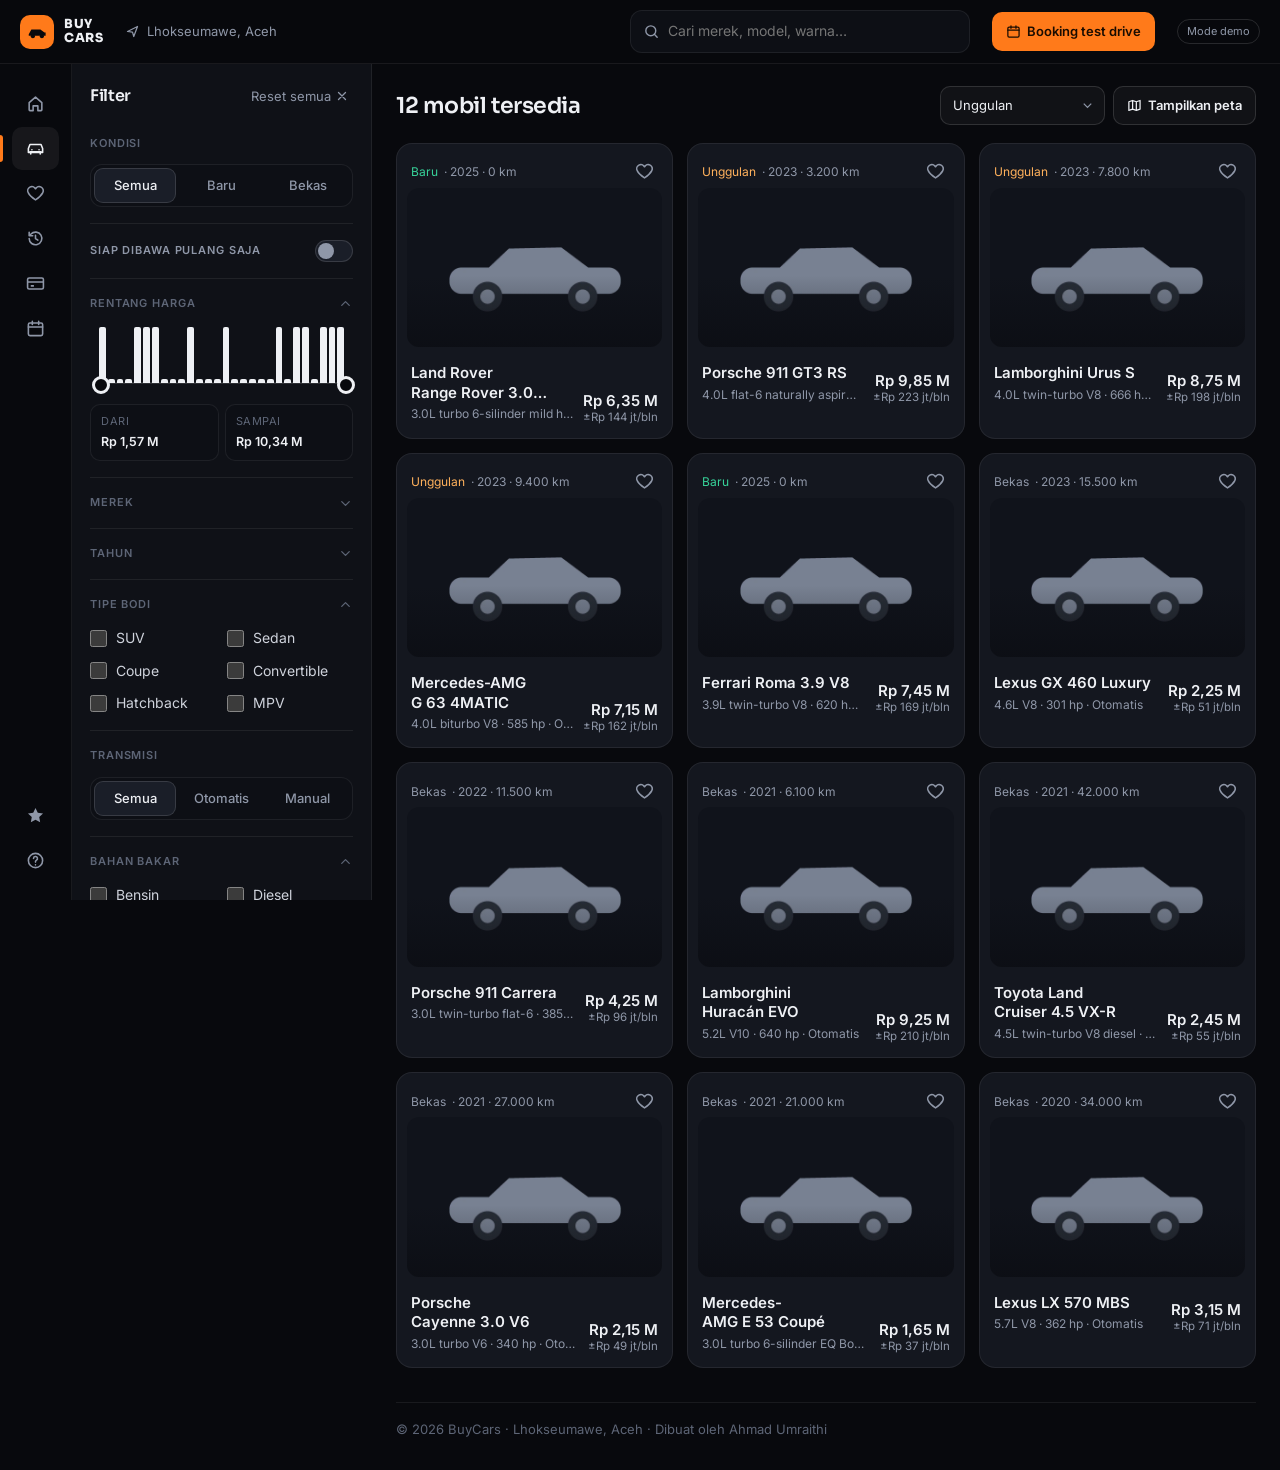
==== commit c4dccd72: "Foto mobil premium dari Unsplash, hero foto di Beranda, Studio 3D opsional" ====
--- a/frontend/index.html
+++ b/frontend/index.html
@@ -3,11 +3,12 @@
 <head>
   <meta charset="UTF-8">
   <meta name="viewport" content="width=device-width, initial-scale=1">
+  <link rel="preconnect" href="https://images.unsplash.com">
   <title>BuyCars · Showroom Mobil Baru &amp; Bekas di Lhokseumawe</title>
-  <meta name="description" content="BuyCars: showroom mobil baru dan bekas di Lhokseumawe. Cari mobil dengan filter lengkap, lihat dalam 3D, hitung cicilan, dan booking test drive.">
+  <meta name="description" content="BuyCars: showroom mobil baru dan bekas di Lhokseumawe. Mobil sport dan SUV mewah pilihan: filter lengkap, hitung cicilan, dan booking test drive.">
   <meta name="theme-color" content="#08090d">
   <meta property="og:title" content="BuyCars · Showroom Mobil Lhokseumawe">
-  <meta property="og:description" content="Cari mobil dengan filter lengkap, lihat dalam 3D, hitung cicilan, dan booking test drive.">
+  <meta property="og:description" content="Mobil sport dan SUV mewah pilihan: filter lengkap, hitung cicilan, dan booking test drive.">
   <meta property="og:type" content="website">
   <link rel="icon" href="data:image/svg+xml,%3Csvg xmlns='http://www.w3.org/2000/svg' viewBox='0 0 64 64'%3E%3Crect width='64' height='64' rx='14' fill='%23ff7a1a'/%3E%3Cpath d='M12 38l6-12h22l10 8h4v8H12z' fill='%2307080d'/%3E%3Ccircle cx='22' cy='42' r='5' fill='%23fff'/%3E%3Ccircle cx='44' cy='42' r='5' fill='%23fff'/%3E%3C/svg%3E">
   <link rel="preconnect" href="https://fonts.googleapis.com">
@@ -82,7 +83,7 @@
     <!-- ============================================================ SIDEBAR -->
     <nav class="sidebar" aria-label="Menu utama">
       <div class="side-group">
-        <a href="#beranda" data-nav="beranda"><svg><use href="#i-cube"/></svg><span>Beranda 3D</span></a>
+        <a href="#beranda" data-nav="beranda"><svg><use href="#i-home"/></svg><span>Beranda</span></a>
         <a href="#mobil" data-nav="mobil"><svg><use href="#i-car"/></svg><span>Mobil</span></a>
         <a href="#favorit" data-nav="favorit"><svg><use href="#i-heart"/></svg><span>Favorit</span><b class="count" id="fav-count" hidden>0</b></a>
         <a href="#terakhir" data-nav="terakhir"><svg><use href="#i-history"/></svg><span>Terakhir dilihat</span></a>
@@ -211,21 +212,31 @@
 
       <!-- BERANDA 3D -->
       <section class="view view-home" id="view-beranda" aria-labelledby="home-title" hidden>
-        <div class="home-stage" id="stage">
-          <img class="stage-fallback" src="images/cars/porsche-911-cabriolet.webp" alt="Porsche 911 Cabriolet merah" width="900" height="400">
-        </div>
-        <div class="home-copy">
-          <p class="eyebrow"><span class="dot"></span> Showroom 3D</p>
-          <h1 id="home-title">Lihat mobilmu dari <em>setiap sudut</em>.</h1>
-          <p class="lead">Putar, ganti warna cat, nyalakan lampu, lalu pilih mobil yang pas dari katalog.</p>
-          <a href="#mobil" class="btn btn-primary">Lihat katalog <svg><use href="#i-arrow"/></svg></a>
-          <dl class="hero-stats">
-            <div><dt>Mobil siap</dt><dd data-stat="count">–</dd></div>
-            <div><dt>Merek</dt><dd data-stat="brands">–</dd></div>
-            <div><dt>Mulai dari</dt><dd data-stat="from">–</dd></div>
-          </dl>
-        </div>
-        <div class="configurator" id="configurator" aria-label="Atur mobil 3D">
+        <div class="hero" id="hero">
+          <div class="hero-media" id="hero-media"></div>
+          <div class="home-stage" id="stage" hidden></div>
+          <div class="home-copy">
+            <p class="eyebrow"><span class="dot"></span> Koleksi pilihan</p>
+            <h1 id="home-title">Mobil premium, <em>siap Anda kendarai</em>.</h1>
+            <p class="lead">Mobil sport, SUV mewah, dan grand tourer pilihan. Cek kondisinya, hitung cicilan, lalu booking test drive di showroom kami.</p>
+            <div class="hero-cta">
+              <a href="#mobil" class="btn btn-primary">Lihat katalog <svg><use href="#i-arrow"/></svg></a>
+              <button type="button" class="btn btn-ghost" id="hero-detail">Detail mobil ini</button>
+            </div>
+            <dl class="hero-stats">
+              <div><dt>Mobil siap</dt><dd data-stat="count">–</dd></div>
+              <div><dt>Merek</dt><dd data-stat="brands">–</dd></div>
+              <div><dt>Mulai dari</dt><dd data-stat="from">–</dd></div>
+            </dl>
+          </div>
+          <button type="button" class="chip-btn hero-3d" id="mode-3d" aria-pressed="false"><svg><use href="#i-cube"/></svg><span>Studio 3D</span></button>
+          <div class="hero-side">
+            <p class="hero-now" id="hero-now" aria-live="polite"></p>
+            <div class="hero-thumbs" id="hero-thumbs" aria-label="Pilih mobil unggulan"></div>
+          </div>
+          <p class="photo-credit hero-credit" id="hero-credit"></p>
+        </div>
+        <div class="configurator" id="configurator" aria-label="Atur mobil 3D" hidden>
           <div class="swatches" role="radiogroup" aria-label="Warna cat">
             <button type="button" role="radio" aria-checked="true" class="swatch" style="--c:#c8102e" data-color="#c8102e" title="Merah"><span class="sr">Merah</span></button>
             <button type="button" role="radio" aria-checked="false" class="swatch" style="--c:#f2f3f5" data-color="#f2f3f5" title="Putih"><span class="sr">Putih</span></button>
--- a/frontend/css/style.css
+++ b/frontend/css/style.css
@@ -174,13 +174,14 @@
 .fav:hover { color: var(--text); transform: scale(1.1); }
 .fav svg { width: 19px; height: 19px; }
 .fav[aria-pressed="true"] { color: var(--heart); }
-.card-media { position: relative; display: block; width: 100%; aspect-ratio: 16 / 9; padding: 0; border: 0; background: none; cursor: pointer; }
-.card-media::after { content: ''; position: absolute; left: 16%; right: 16%; bottom: 10%; height: 12px; border-radius: 50%; background: rgba(0, 0, 0, .65); filter: blur(9px); }
-.card-media img { position: absolute; z-index: 1; left: 6%; top: 6%; width: 88%; height: 84%; object-fit: contain; transition: transform .5s var(--ease); }
-.car-card:hover .card-media img { transform: scale(1.04); }
+.card-media { position: relative; display: block; width: calc(100% - 20px); margin: 0 10px 12px; aspect-ratio: 16 / 10; padding: 0; border: 0; border-radius: 12px; overflow: hidden; background: #10131b; cursor: pointer; isolation: isolate; }
+.card-media::after { content: ''; position: absolute; inset: 0; pointer-events: none; background: linear-gradient(180deg, transparent 55%, rgba(8, 9, 13, .45)); }
+.card-media img { position: absolute; inset: 0; width: 100%; height: 100%; object-fit: cover; transition: transform .7s var(--ease); }
+.car-card:hover .card-media img { transform: scale(1.05); }
+.no-photo img { object-fit: contain; padding: 8%; }
 .card-info { display: flex; align-items: flex-end; justify-content: space-between; gap: 10px; padding: 4px 14px 14px; }
 .card-info > div:first-child { min-width: 0; }
-.card-info h3 { font: 600 15px/1.3 var(--body); letter-spacing: 0; white-space: nowrap; overflow: hidden; text-overflow: ellipsis; }
+.card-info h3 { font: 600 15px/1.3 var(--body); letter-spacing: 0; display: -webkit-box; -webkit-box-orient: vertical; -webkit-line-clamp: 2; line-clamp: 2; overflow: hidden; text-wrap: balance; }
 .card-info p { color: var(--muted); font-size: 12px; margin-top: 2px; white-space: nowrap; overflow: hidden; text-overflow: ellipsis; }
 .price { text-align: right; white-space: nowrap; font: 600 15px var(--body); }
 .price small { display: block; color: var(--muted); font-weight: 400; font-size: 11.5px; }
@@ -190,7 +191,7 @@
 .map-panel { position: sticky; top: calc(var(--top) + 16px); height: calc(100vh - var(--top) - 110px); min-height: 420px; border-radius: var(--radius); overflow: hidden; border: 1px solid var(--line); background: var(--bg-2); }
 .map { width: 100%; height: 100%; border: 0; filter: grayscale(.5) invert(.92) hue-rotate(180deg) contrast(.9) brightness(.95); }
 .map-card { position: absolute; right: 16px; top: 16px; width: 250px; border-radius: 14px; background: rgba(20, 23, 31, .96); border: 1px solid var(--line-2); box-shadow: var(--shadow); padding: 12px; display: grid; gap: 8px; }
-.map-card img { height: 92px; width: 100%; object-fit: contain; }
+.map-card img { height: 120px; width: 100%; object-fit: cover; border-radius: 10px; background: #10131b; }
 .map-card h3 { font: 600 14px var(--body); }
 .map-card p { color: var(--muted); font-size: 12px; }
 .map-card .btn { justify-content: space-between; }
@@ -206,8 +207,13 @@
 .drawer-top { position: absolute; top: 14px; left: 14px; right: 14px; z-index: 3; display: flex; justify-content: space-between; }
 .drawer-top .icon-btn { background: rgba(8, 9, 13, .6); border-color: var(--line-2); border-radius: 50%; }
 .drawer-top .fav { width: 40px; height: 40px; background: rgba(8, 9, 13, .6); border: 1px solid var(--line-2); }
-.drawer-media { position: relative; height: 260px; display: grid; place-items: center; padding: 50px 24px 12px; background: radial-gradient(60% 55% at 50% 70%, rgba(255, 255, 255, .09), transparent 70%), linear-gradient(180deg, #171b26, var(--panel)); }
-.drawer-media img { max-height: 100%; object-fit: contain; filter: drop-shadow(0 24px 18px rgba(0, 0, 0, .6)); }
+.drawer-media { position: relative; height: clamp(240px, 38vh, 330px); background: #10131b; overflow: hidden; }
+.drawer-media img { width: 100%; height: 100%; object-fit: cover; }
+.drawer-media::after { content: ''; position: absolute; inset: 0; pointer-events: none; background: linear-gradient(180deg, rgba(8, 9, 13, .55) 0%, transparent 28%, transparent 60%, var(--panel) 100%); }
+.photo-credit { font-size: 11px; color: rgba(238, 240, 244, .55); }
+.photo-credit a { color: rgba(238, 240, 244, .8); text-decoration: underline; text-underline-offset: 2px; }
+.photo-credit a:hover { color: var(--text); }
+.drawer-media .photo-credit { position: absolute; z-index: 2; right: 14px; bottom: 10px; }
 .drawer-title { display: flex; justify-content: space-between; align-items: flex-start; gap: 16px; padding: 10px 24px 0; }
 .drawer-title h2 { font-size: 26px; }
 .drawer-title p { color: var(--muted); font-size: 13px; margin-top: 4px; }
@@ -234,26 +240,44 @@
 .drawer-bar .btn-primary { flex: 1; justify-content: space-between; padding: 14px 18px; font-size: 15px; }
 .d3 { height: 280px; border-radius: 14px; overflow: hidden; border: 1px solid var(--line); position: relative; background: var(--bg-2); }
 
-/* ---------------------------------------------------------------- home (3D) */
-.view-home { display: grid; grid-template-columns: minmax(300px, 520px) 1fr; grid-template-rows: minmax(440px, calc(100vh - var(--top) - 230px)) auto auto; gap: 16px; }
-.home-stage { grid-column: 1 / -1; grid-row: 1; position: relative; border-radius: 22px; overflow: hidden; border: 1px solid var(--line); background: radial-gradient(70% 60% at 65% 50%, #1a1e2c 0%, transparent 70%), var(--bg-2); cursor: grab; }
+/* ---------------------------------------------------------------- home: photo hero, optional 3D studio */
+.view-home { display: grid; gap: 16px; }
+.hero { position: relative; isolation: isolate; min-height: clamp(480px, calc(100vh - var(--top) - 150px), 780px); display: flex; align-items: center; border-radius: 22px; overflow: hidden; border: 1px solid var(--line); background: var(--bg-2); }
+.hero-media, .home-stage { position: absolute; inset: 0; z-index: -2; }
+.hero-img { position: absolute; inset: 0; width: 100%; height: 100%; object-fit: cover; object-position: 60% 50%; opacity: 0; transform: scale(1.06); transition: opacity 1s var(--ease), transform 7s linear; }
+.hero-img.on { opacity: 1; transform: scale(1); }
+.hero::after { content: ''; position: absolute; inset: 0; z-index: -1; pointer-events: none; background: linear-gradient(90deg, rgba(8, 9, 13, .94) 0%, rgba(8, 9, 13, .7) 30%, rgba(8, 9, 13, .12) 62%, rgba(8, 9, 13, .3) 100%), linear-gradient(0deg, rgba(8, 9, 13, .9) 0%, transparent 34%); }
+.mode-3d .hero-media { opacity: 0; }
+.mode-3d .hero::after { background: linear-gradient(90deg, rgba(13, 15, 21, .92) 0%, rgba(13, 15, 21, .4) 32%, transparent 55%); }
+.mode-3d .hero-side, .mode-3d .hero-credit { display: none; }
+.home-stage { background: radial-gradient(70% 60% at 65% 50%, #1a1e2c 0%, transparent 70%), var(--bg-2); cursor: grab; }
 .home-stage.grabbing { cursor: grabbing; }
 .home-stage canvas { width: 100% !important; height: 100% !important; display: block; touch-action: pan-y; }
-.home-stage::after { content: ''; position: absolute; inset: 0; pointer-events: none; background: linear-gradient(90deg, rgba(13, 15, 21, .92) 0%, rgba(13, 15, 21, .4) 32%, transparent 55%); }
-.stage-fallback { position: absolute; right: 4%; top: 50%; width: min(60%, 820px); transform: translateY(-50%); filter: drop-shadow(0 30px 40px rgba(0, 0, 0, .6)); }
-.has-3d .stage-fallback { display: none; }
-.home-copy { grid-column: 1; grid-row: 1; align-self: center; z-index: 2; padding: 32px; display: grid; gap: 18px; justify-items: start; pointer-events: none; }
+.home-copy { position: relative; max-width: 560px; padding: 44px 44px 72px; display: grid; gap: 18px; justify-items: start; pointer-events: none; }
 .home-copy > * { pointer-events: auto; }
-.eyebrow { display: inline-flex; align-items: center; gap: 8px; padding: 5px 12px; border-radius: 999px; border: 1px solid var(--line-2); background: rgba(255, 255, 255, .04); color: var(--accent-2); font-size: 12px; font-weight: 600; letter-spacing: .06em; text-transform: uppercase; }
+.eyebrow { display: inline-flex; align-items: center; gap: 8px; padding: 5px 12px; border-radius: 999px; border: 1px solid var(--line-2); background: rgba(8, 9, 13, .4); backdrop-filter: blur(6px); color: var(--accent-2); font-size: 12px; font-weight: 600; letter-spacing: .06em; text-transform: uppercase; }
 .dot { width: 7px; height: 7px; border-radius: 50%; background: var(--accent); }
-.home-copy h1 { font-size: clamp(2.2rem, 3.6vw, 3.6rem); line-height: .98; letter-spacing: -.04em; font-weight: 700; }
+.home-copy h1 { font-size: clamp(2.3rem, 4vw, 3.9rem); line-height: .98; letter-spacing: -.04em; font-weight: 700; text-wrap: balance; }
 .home-copy h1 em { font-style: normal; color: var(--accent); }
-.lead { color: rgba(238, 240, 244, .6); max-width: 40ch; }
+.lead { color: rgba(238, 240, 244, .7); max-width: 42ch; }
+.hero-cta { display: flex; flex-wrap: wrap; gap: 10px; }
+.hero-cta .btn-ghost { background: rgba(8, 9, 13, .45); backdrop-filter: blur(6px); }
 .hero-stats { display: flex; gap: 26px; margin: 4px 0 0; }
 .hero-stats dt { color: var(--muted); font-size: 12px; }
 .hero-stats dd { margin: 0; font: 600 20px var(--head); }
-.configurator { grid-column: 1 / -1; grid-row: 2; display: flex; flex-wrap: wrap; align-items: center; justify-content: space-between; gap: 12px 20px; padding: 12px 16px; border-radius: var(--radius); background: var(--card); border: 1px solid var(--line); }
-.no-3d .configurator { display: none; }
+.hero-3d { position: absolute; top: 18px; right: 18px; background: rgba(8, 9, 13, .55); backdrop-filter: blur(6px); }
+.hero-3d svg { width: 17px; height: 17px; }
+.hero-side { position: absolute; right: 22px; bottom: 22px; display: grid; justify-items: end; gap: 12px; max-width: calc(100% - 44px); }
+.hero-now { display: grid; justify-items: end; gap: 2px; text-align: right; text-shadow: 0 2px 12px rgba(0, 0, 0, .6); }
+.hero-now span { color: rgba(238, 240, 244, .7); font-size: 12.5px; }
+.hero-now b { font: 600 20px var(--head); letter-spacing: -.01em; }
+.hero-thumbs { display: flex; gap: 8px; overflow-x: auto; scrollbar-width: none; padding: 3px; }
+.hero-thumb { flex: none; width: 86px; height: 54px; padding: 0; border-radius: 10px; overflow: hidden; border: 1px solid rgba(255, 255, 255, .18); background: #10131b; cursor: pointer; opacity: .62; transition: opacity .25s, transform .25s var(--ease), box-shadow .25s; }
+.hero-thumb img { width: 100%; height: 100%; object-fit: cover; }
+.hero-thumb:hover { opacity: 1; transform: translateY(-2px); }
+.hero-thumb[aria-current="true"] { opacity: 1; box-shadow: 0 0 0 2px var(--accent); border-color: transparent; }
+.hero-credit { position: absolute; left: 44px; bottom: 20px; }
+.configurator { display: flex; flex-wrap: wrap; align-items: center; justify-content: space-between; gap: 12px 20px; padding: 12px 16px; border-radius: var(--radius); background: var(--card); border: 1px solid var(--line); }
 .swatches { display: flex; gap: 8px; }
 .swatch { width: 28px; height: 28px; border-radius: 50%; border: 2px solid rgba(255, 255, 255, .22); background: radial-gradient(circle at 30% 30%, rgba(255, 255, 255, .5), transparent 45%), var(--c); cursor: pointer; transition: transform .2s var(--ease); }
 .swatch:hover { transform: scale(1.12); }
@@ -263,7 +287,6 @@
 .chip-btn[aria-pressed="true"] { background: rgba(255, 122, 26, .14); border-color: var(--accent); color: var(--accent-2); }
 .view-btn { padding: 7px 10px; border: 0; border-radius: 8px; background: none; color: var(--muted); cursor: pointer; font-size: 13px; }
 .view-btn:hover { color: var(--text); background: rgba(255, 255, 255, .05); }
-.home-featured { grid-column: 1 / -1; grid-row: 3; }
 .home-featured h2 { font-size: 17px; margin: 10px 0 12px; }
 .featured-row { display: grid; grid-template-columns: repeat(auto-fill, minmax(240px, 1fr)); gap: 14px; }
 
@@ -350,13 +373,11 @@
   .catalog-body.with-map .car-grid { max-height: none; overflow: visible; grid-template-columns: repeat(auto-fill, minmax(255px, 1fr)); }
   .map-panel { position: relative; top: 0; height: 380px; min-height: 0; order: -1; }
   .credit-grid, .contact-grid { grid-template-columns: 1fr; }
-  .view-home { grid-template-columns: 1fr; grid-template-rows: auto minmax(300px, 46vh) auto auto; }
-  .home-copy { grid-row: 1; padding: 6px 2px 0; }
-  .home-stage { grid-row: 2; }
-  .home-stage::after { background: none; }
-  .configurator { grid-row: 3; }
-  .home-featured { grid-row: 4; }
-  .stage-fallback { right: 50%; transform: translate(50%, -50%); width: min(86%, 620px); }
+  .hero { align-items: flex-start; min-height: 640px; }
+  .hero-img { object-position: 50% 50%; }
+  .hero::after { background: linear-gradient(180deg, rgba(8, 9, 13, .92) 0%, rgba(8, 9, 13, .62) 42%, rgba(8, 9, 13, .1) 64%, rgba(8, 9, 13, .85) 100%); }
+  .mode-3d .hero::after { background: linear-gradient(180deg, rgba(13, 15, 21, .9) 0%, transparent 46%); }
+  .home-copy { padding: 30px 26px; }
 }
 @media (max-width: 720px) {
   :root { --top: 58px; }
@@ -380,7 +401,18 @@
   .tile { padding: 10px; }
   .tile b { font-size: 14px; }
   .drawer-title h2 { font-size: 22px; }
-  .home-copy h1 { font-size: 2.3rem; }
+  .home-copy h1 { font-size: 2.25rem; }
+  .hero { min-height: 600px; border-radius: 18px; }
+  .home-copy { padding: 22px 18px; gap: 14px; }
+  .hero-stats { gap: 18px; }
+  .hero-stats dd { font-size: 17px; }
+  .hero-3d { top: 14px; right: 14px; padding: 7px 10px; }
+  .hero-side { left: 14px; right: 14px; bottom: 30px; justify-items: start; }
+  .hero-now { justify-items: start; text-align: left; }
+  .hero-now b { font-size: 17px; }
+  .hero-thumb { width: 72px; height: 46px; }
+  .hero-credit { left: 17px; bottom: 9px; font-size: 10.5px; }
+  .home-copy { padding-top: 58px; }
   .configurator { justify-content: center; }
 }
 @media (prefers-reduced-motion: reduce) {
